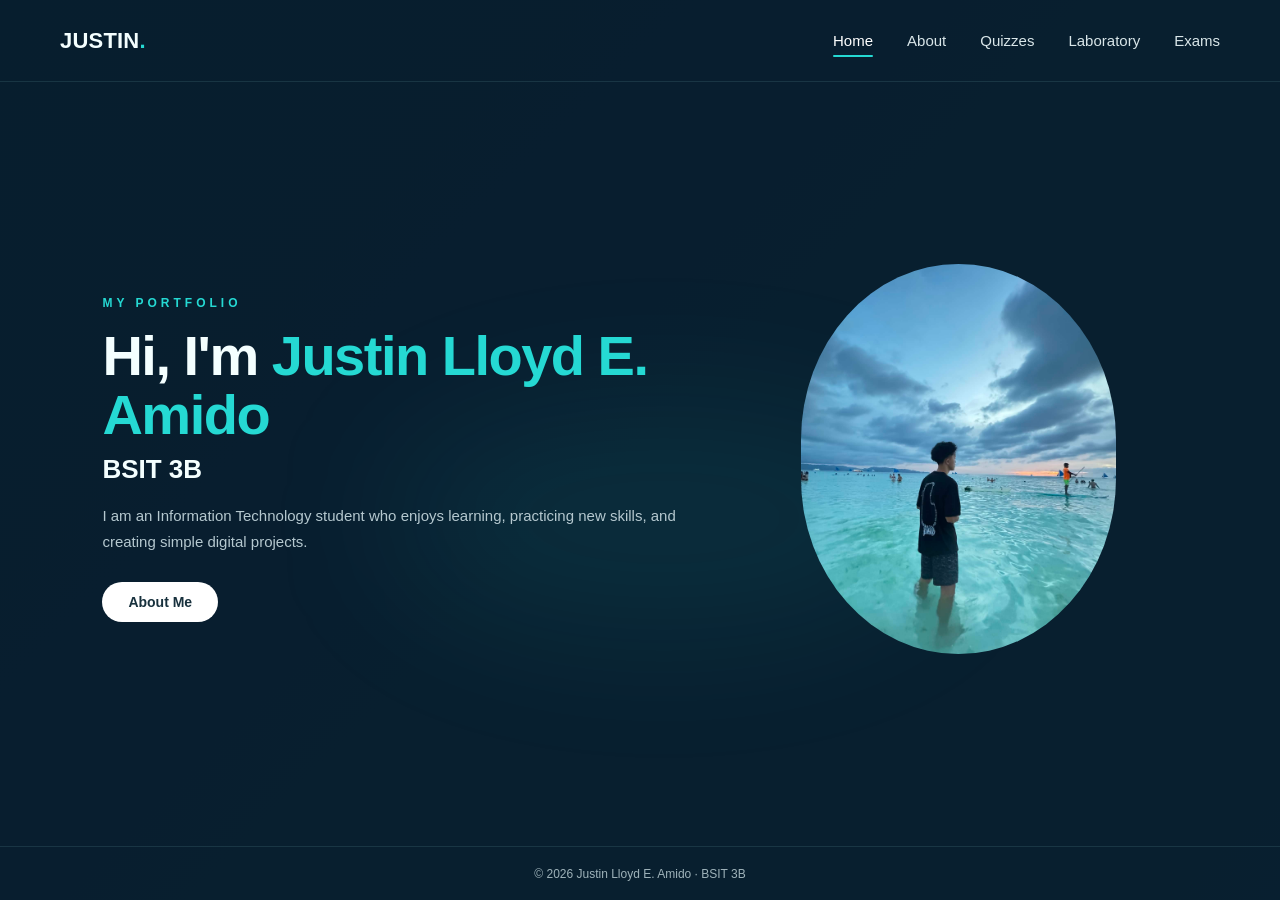
==== index.html @ aed1cad6 "Portfolio Website" ====
<!DOCTYPE html>
<html lang="en">

<head>
    <meta charset="UTF-8">
    <meta name="viewport" content="width=device-width,initial-scale=1.0">
    <title>Justin Lloyd E. Amido | Portfolio</title>
    <link rel="stylesheet" href="style.css">
</head>

<body>
    <div class="site-shell">
        <header class="navbar"><a class="logo" href="index.html">JUSTIN<span>.</span></a>
            <nav><a class="active" href="index.html">Home</a><a href="about.html">About</a><a
                    href="quizzes.html">Quizzes</a><a href="laboratory.html">Laboratory</a><a
                    href="exams.html">Exams</a></nav>
        </header>
        <main class="hero">
            <section class="intro">
                <p class="eyebrow">MY PORTFOLIO</p>
                <h1>Hi, I'm <span>Justin Lloyd E. Amido</span></h1>
                <div class="role">BSIT 3B</div>
                <p class="bio">I am an Information Technology student who enjoys learning, practicing new skills, and
                    creating simple digital projects.</p>
                <div class="actions"><a class="button" href="about.html">About Me</a></div>
            </section>
            <div class="photo-side">
                <div class="photo-wrap">
                    <div class="photo-ring"></div>
                    <img src="profile.jpg" class="profile-photo"
                        alt="Justin Lloyd E. Amido" onerror="this.src='assets/profile-placeholder.svg'">
                </div>
            </div>
        </main>
        <footer>© 2026 Justin Lloyd E. Amido · BSIT 3B</footer>
    </div>
</body>

</html>
---- style.css ----
* {
    box-sizing: border-box;
    margin: 0;
    padding: 0
}

:root {
    --aqua: #25d9d3;
    --aqua-dark: #16aaa7;
    --navy: #071b2b;
    --navy2: #0b2638;
    --text: #f4ffff;
    --muted: #b5c8cf;
    --line: rgba(130, 220, 222, .24)
}

html {
    scroll-behavior: smooth
}

body {
    font-family: Arial, Helvetica, sans-serif;
    background: linear-gradient(135deg, #061827, #09283a);
    color: var(--text);
    min-height: 100vh
}

a {
    text-decoration: none;
    color: inherit
}

.site-shell {
    width: 100%;
    min-height: 100vh;
    margin: 0;
    border: 0;
    border-radius: 0;
    background: rgba(8, 31, 47, .92);
    overflow: hidden;
    display: flex;
    flex-direction: column;
    box-shadow: none
}

.navbar {
    height: 82px;
    display: flex;
    align-items: center;
    justify-content: space-between;
    padding: 0 60px;
    border-bottom: 1px solid rgba(150, 220, 220, .12)
}

.logo {
    font-size: 22px;
    font-weight: 700;
    letter-spacing: .2px
}

.logo span {
    color: var(--aqua)
}

.navbar nav {
    display: flex;
    gap: 34px;
    font-size: 15px;
    color: #d9e6e9
}

.navbar nav a {
    padding: 8px 0;
    position: relative
}

.navbar nav a:hover,
.navbar nav a.active {
    color: #fff
}

.navbar nav a.active:after {
    content: "";
    position: absolute;
    left: 0;
    right: 0;
    bottom: 0;
    height: 2px;
    background: var(--aqua);
    border-radius: 3px
}

.hero {
    flex: 1;
    display: grid;
    grid-template-columns: 1.15fr .85fr;
    align-items: center;
    gap: 45px;
    padding: 80px 8vw 90px;
    position: relative;
    overflow: hidden
}

.hero:before {
    content: "";
    position: absolute;
    width: 560px;
    height: 230px;
    left: 30%;
    top: 42%;
    background: rgba(37, 217, 211, .08);
    filter: blur(70px);
    border-radius: 50%
}

.intro {
    position: relative;
    z-index: 1;
    max-width: 690px
}

.eyebrow {
    color: var(--aqua);
    font-size: 12px;
    font-weight: 700;
    letter-spacing: 4px;
    margin-bottom: 17px
}

.intro h1 {
    font-size: 56px;
    line-height: 1.05;
    letter-spacing: -1.5px;
    margin-bottom: 10px
}

.intro h1 span {
    color: var(--aqua)
}

.role {
    font-size: 26px;
    font-weight: 700;
    margin-bottom: 18px
}

.bio {
    font-size: 15px;
    line-height: 1.7;
    color: var(--muted);
    max-width: 650px;
    margin-bottom: 28px
}

.actions {
    display: flex;
    align-items: center;
    gap: 16px
}

.button {
    background: #fff;
    color: #18313d;
    padding: 12px 26px;
    border-radius: 24px;
    font-weight: 700;
    font-size: 14px;
    transition: .2s
}

.button:hover {
    transform: translateY(-2px);
    background: var(--aqua)
}

.photo-side {
    display: flex;
    justify-content: center;
    position: relative;
    z-index: 1
}

.photo-wrap {
    width: 315px;
    height: 390px;
    position: relative
}

.profile-photo {
    width: 100%;
    height: 100%;
    object-fit: cover;
    border-radius: 50% / 45%;
    border: 0;
    box-shadow: none;
    background: #153746
}

.photo-ring {
    display: none
}

.corner {
    position: absolute;
    width: 48px;
    height: 48px;
    border-color: var(--aqua);
    z-index: 2
}

.top-left {
    top: -14px;
    left: -14px;
    border-top: 2px solid;
    border-left: 2px solid;
    border-radius: 14px 0 0 0
}

.bottom-right {
    right: -14px;
    bottom: -14px;
    border-right: 2px solid;
    border-bottom: 2px solid;
    border-radius: 0 0 14px 0
}

.page {
    flex: 1;
    padding: 70px 60px 80px
}

.page h1 {
    font-size: 44px;
    margin-bottom: 10px
}

.page>p {
    color: var(--muted);
    max-width: 760px;
    line-height: 1.7;
    margin-bottom: 35px
}

.cards {
    display: grid;
    grid-template-columns: repeat(3, 1fr);
    gap: 20px
}

.card,
.exam-card {
    background: rgba(255, 255, 255, .035);
    border: 1px solid var(--line);
    border-radius: 16px;
    padding: 24px
}

.card h2,
.exam-card h3 {
    color: var(--aqua);
    margin-bottom: 9px
}

.card p {
    color: var(--muted);
    line-height: 1.65;
    font-size: 14px
}

.exam-gallery {
    display: grid;
    grid-template-columns: repeat(3, 1fr);
    gap: 20px
}

.exam-card img {
    width: 100%;
    height: 300px;
    object-fit: contain;
    background: #061824;
    border-radius: 10px;
    border: 1px solid rgba(130, 220, 222, .14)
}

.exam-card h3 {
    margin-top: 14px;
    margin-bottom: 0
}

footer {
    height: 54px;
    border-top: 1px solid rgba(150, 220, 220, .12);
    display: flex;
    align-items: center;
    justify-content: center;
    color: #9fb3ba;
    font-size: 12px
}

@media(max-width:850px) {
    .navbar {
        height: auto;
        padding: 22px 28px;
        align-items: flex-start;
        gap: 20px
    }

    .navbar nav {
        gap: 15px;
        flex-wrap: wrap;
        justify-content: flex-end
    }

    .hero {
        grid-template-columns: 1fr;
        text-align: center;
        padding: 55px 28px 70px
    }

    .intro {
        margin: auto
    }

    .bio {
        margin-left: auto;
        margin-right: auto
    }

    .actions {
        justify-content: center
    }

    .photo-side {
        order: -1
    }

    .photo-wrap {
        width: 250px;
        height: 315px
    }

    .intro h1 {
        font-size: 42px
    }

    .cards,
    .exam-gallery {
        grid-template-columns: 1fr
    }

    .page {
        padding: 55px 28px 70px;
        text-align: center
    }

    .page>p {
        margin-left: auto;
        margin-right: auto
    }
}

@media(max-width:560px) {
    .site-shell {
        width: 100%;
        min-height: 100vh;
        margin: 0;
        border-radius: 0;
        border: 0
    }

    .navbar {
        flex-direction: column;
        align-items: center
    }

    .navbar nav {
        justify-content: center
    }

    .intro h1 {
        font-size: 35px
    }

    .role {
        font-size: 21px
    }

    .photo-wrap {
        width: 215px;
        height: 275px
    }
}
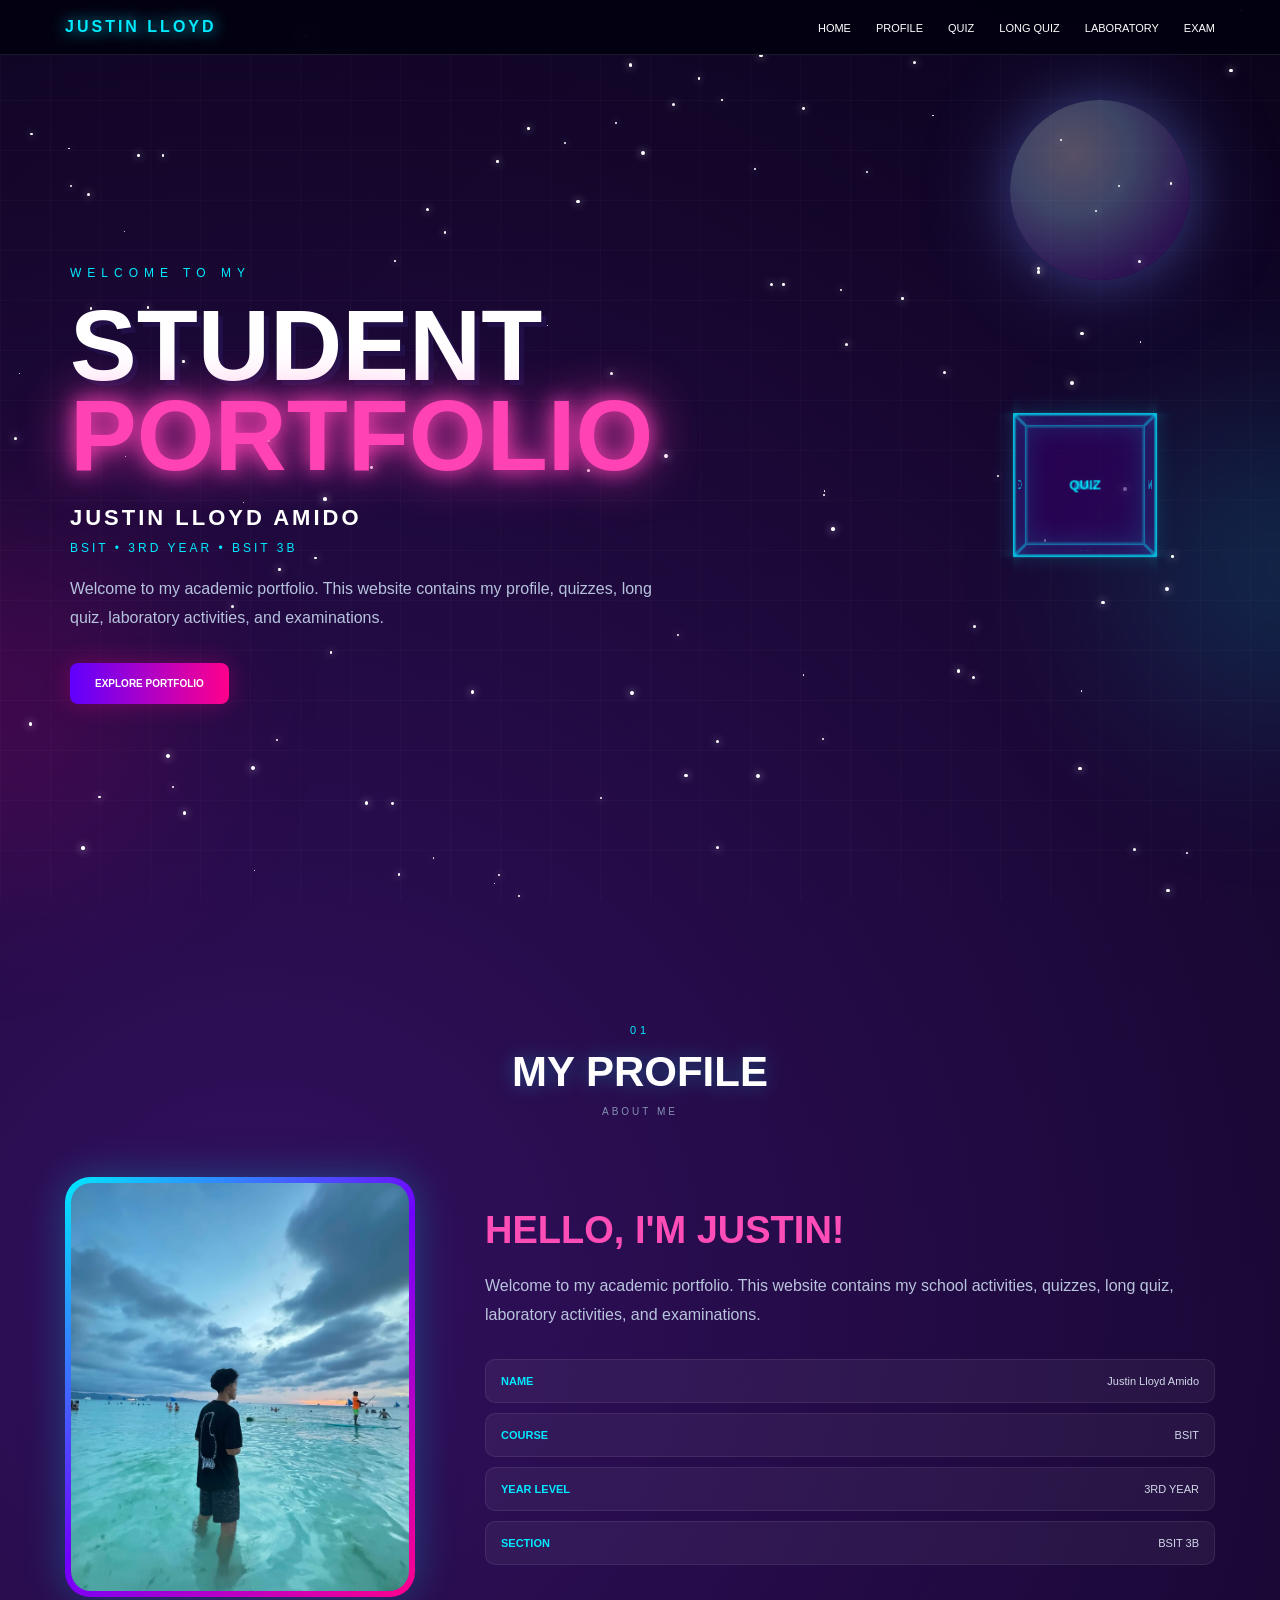
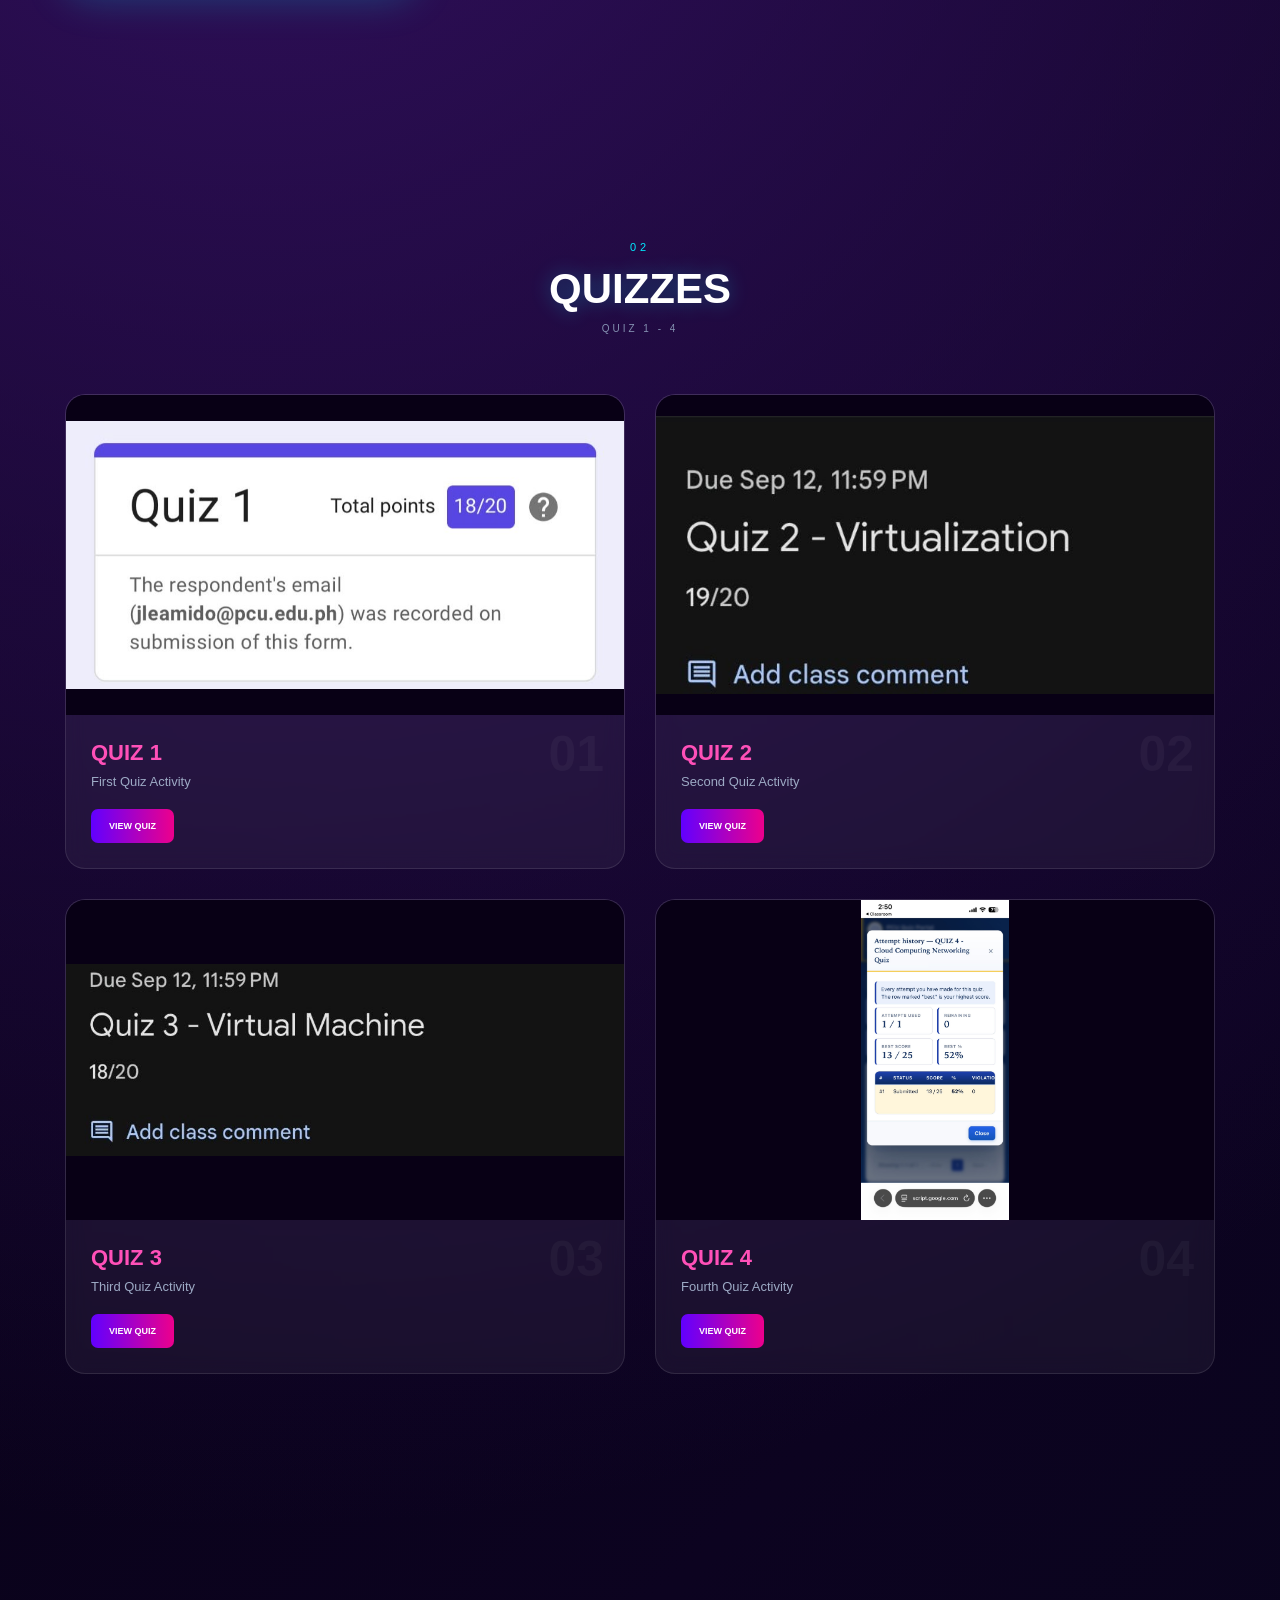
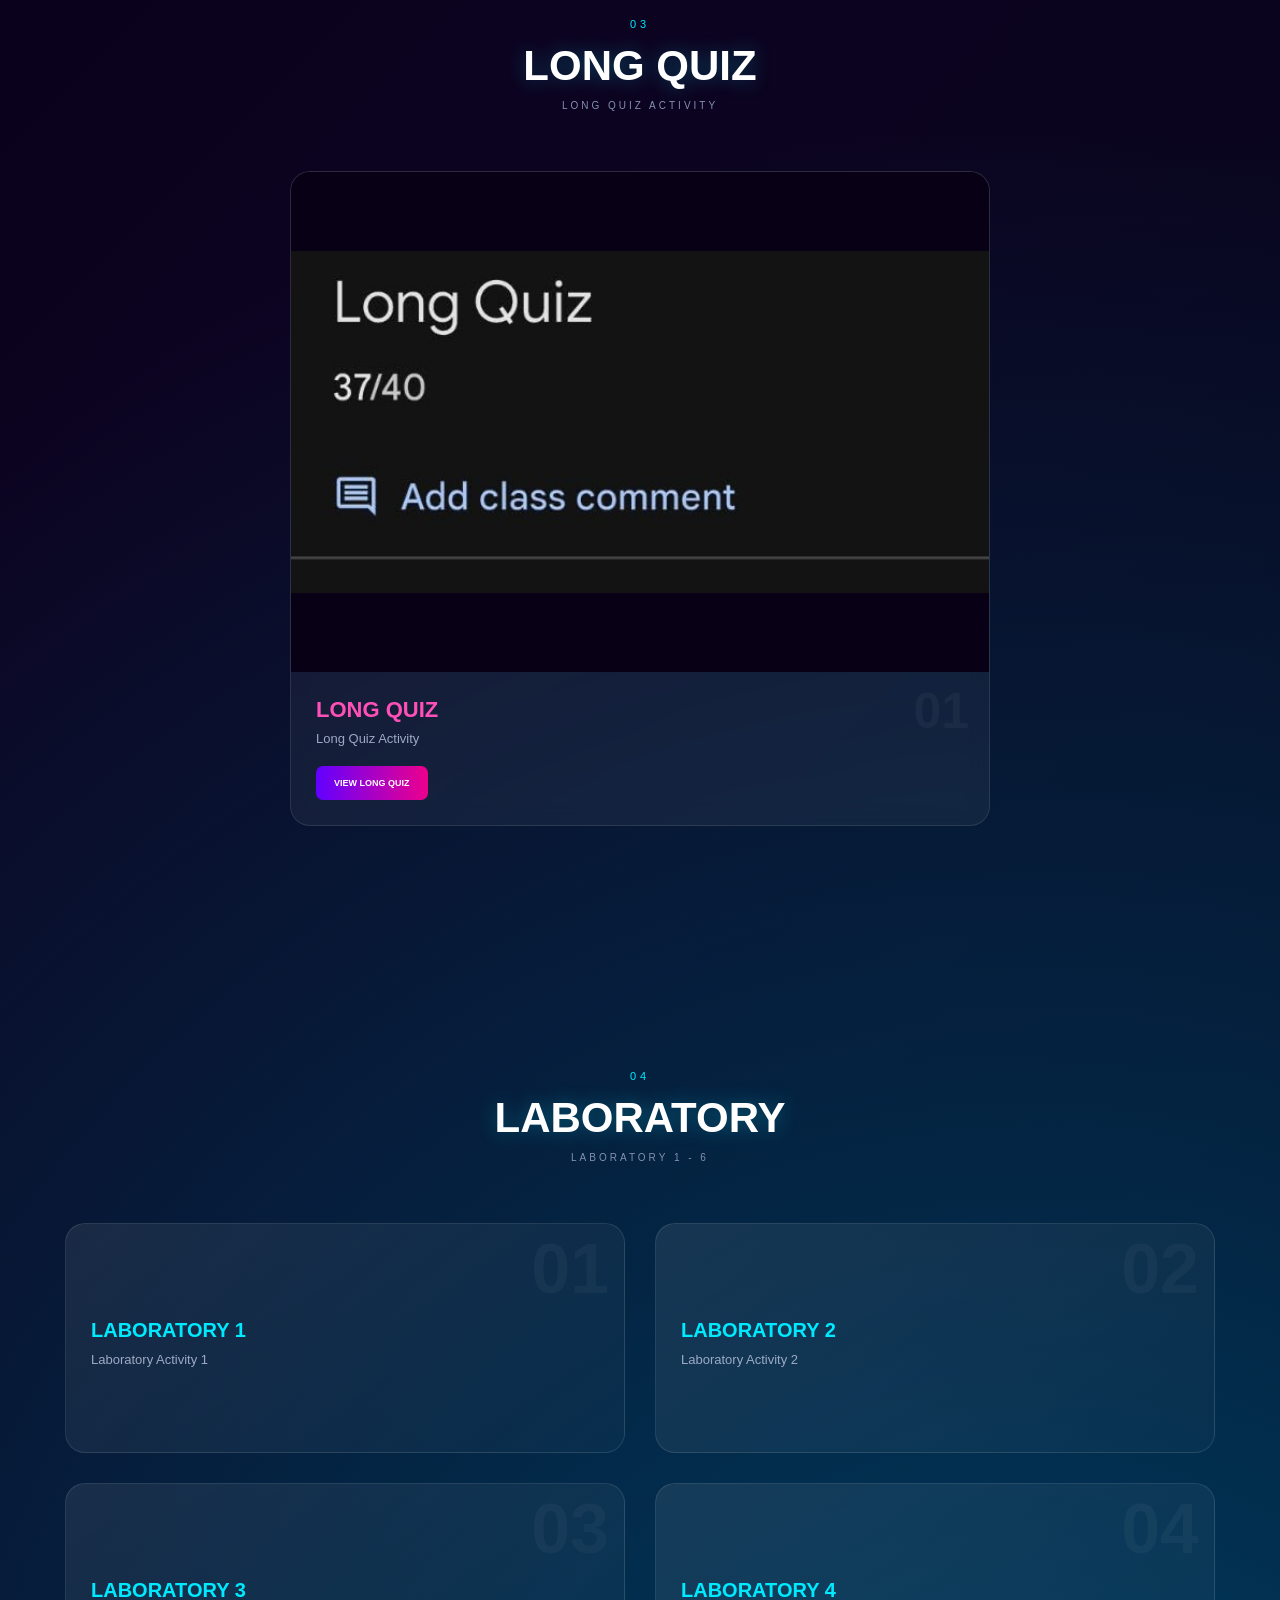
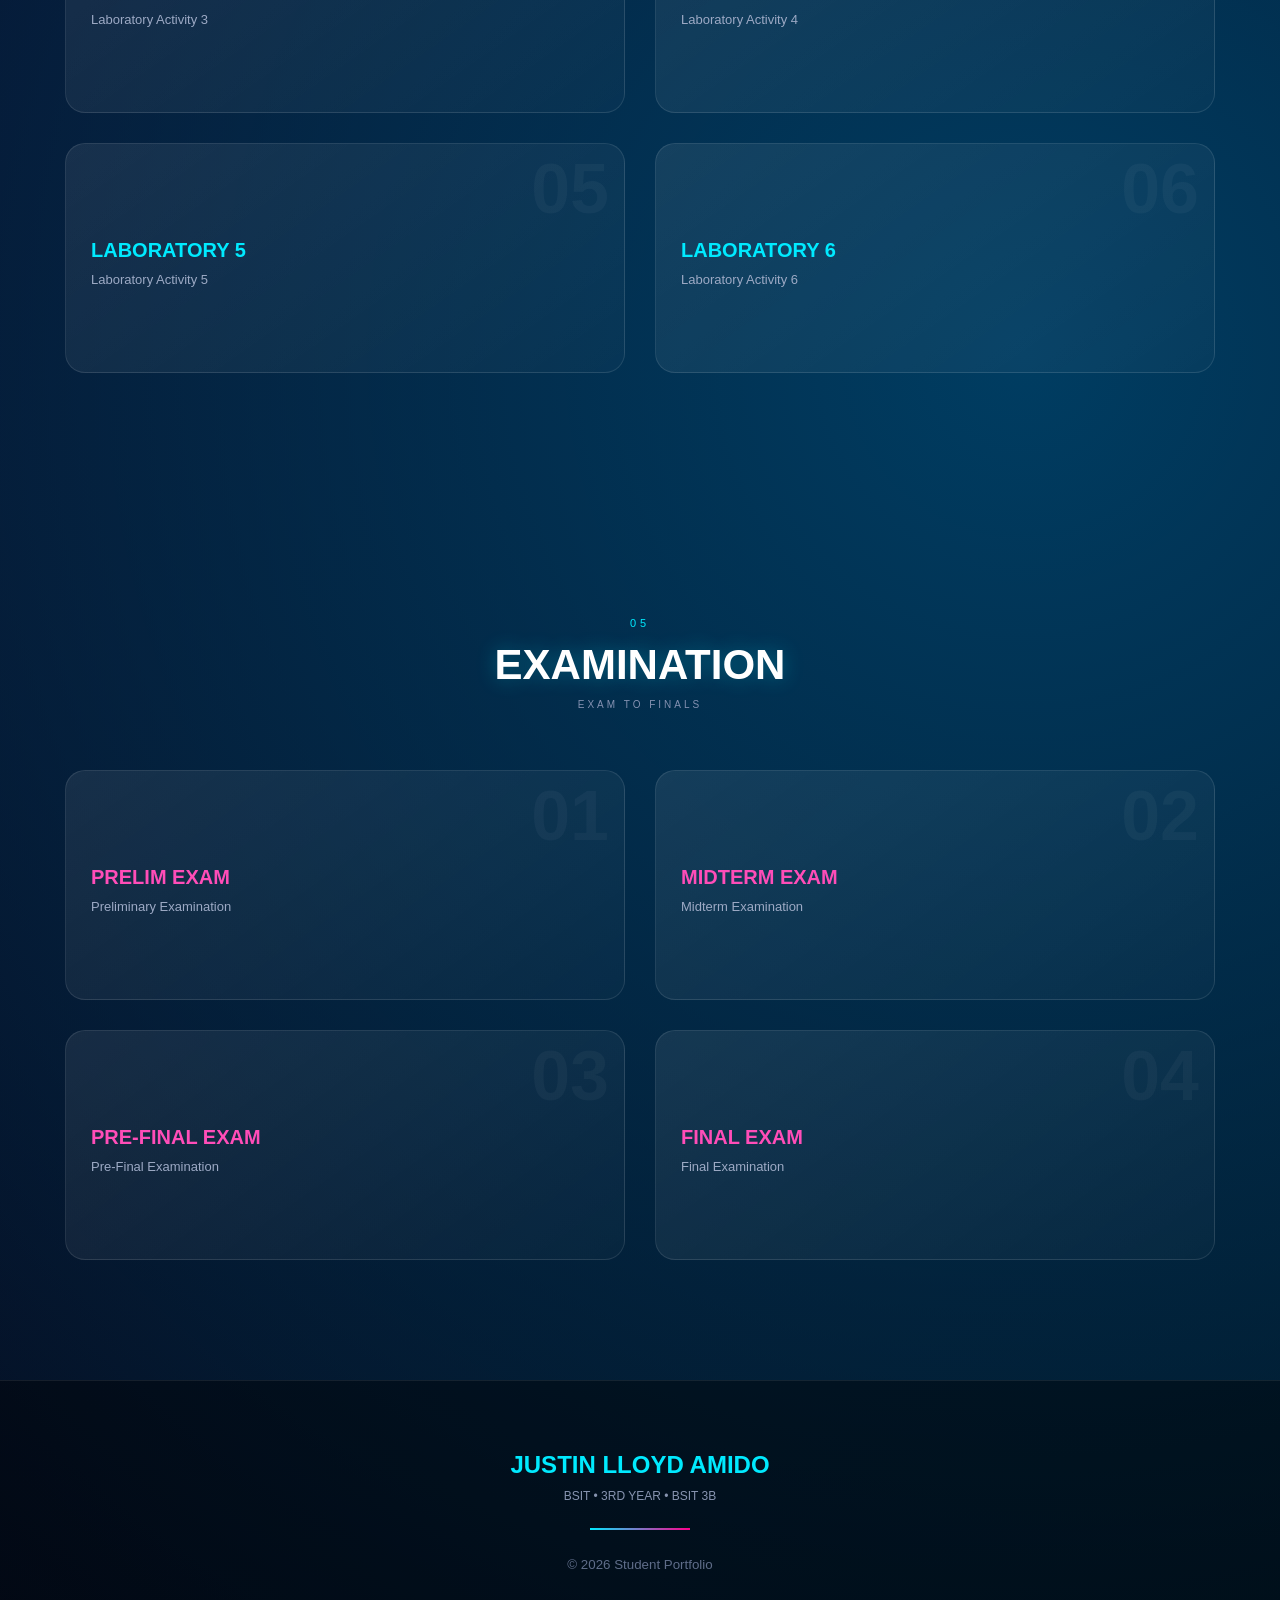
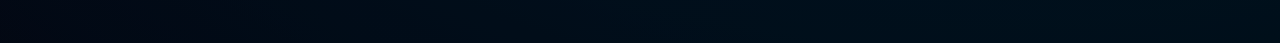
==== commit 0687c646: "Create Justin Lloyd Amido portfolio" ====
--- a/index.html
+++ b/index.html
@@ -3,37 +3,866 @@
 
 <head>
     <meta charset="UTF-8">
-    <meta name="viewport" content="width=device-width,initial-scale=1.0">
-    <title>Justin Lloyd E. Amido | Portfolio</title>
+
+    <meta
+        name="viewport"
+        content="width=device-width, initial-scale=1.0"
+    >
+
+    <title>Justin Lloyd Amido | Portfolio</title>
+
     <link rel="stylesheet" href="style.css">
 </head>
 
 <body>
-    <div class="site-shell">
-        <header class="navbar"><a class="logo" href="index.html">JUSTIN<span>.</span></a>
-            <nav><a class="active" href="index.html">Home</a><a href="about.html">About</a><a
-                    href="quizzes.html">Quizzes</a><a href="laboratory.html">Laboratory</a><a
-                    href="exams.html">Exams</a></nav>
-        </header>
-        <main class="hero">
-            <section class="intro">
-                <p class="eyebrow">MY PORTFOLIO</p>
-                <h1>Hi, I'm <span>Justin Lloyd E. Amido</span></h1>
-                <div class="role">BSIT 3B</div>
-                <p class="bio">I am an Information Technology student who enjoys learning, practicing new skills, and
-                    creating simple digital projects.</p>
-                <div class="actions"><a class="button" href="about.html">About Me</a></div>
-            </section>
-            <div class="photo-side">
-                <div class="photo-wrap">
-                    <div class="photo-ring"></div>
-                    <img src="profile.jpg" class="profile-photo"
-                        alt="Justin Lloyd E. Amido" onerror="this.src='assets/profile-placeholder.svg'">
-                </div>
-            </div>
-        </main>
-        <footer>© 2026 Justin Lloyd E. Amido · BSIT 3B</footer>
+
+    <!-- =====================================
+         ANIME BACKGROUND
+    ====================================== -->
+
+    <div class="stars"></div>
+
+    <div class="moon"></div>
+
+    <div class="glow glow-one"></div>
+    <div class="glow glow-two"></div>
+
+
+    <!-- =====================================
+         NAVIGATION
+    ====================================== -->
+
+    <header>
+
+        <nav class="navbar">
+
+            <div class="logo">
+                JUSTIN LLOYD
+            </div>
+
+            <button
+                class="menu-button"
+                onclick="toggleMenu()"
+            >
+                ☰
+            </button>
+
+            <ul
+                class="nav-links"
+                id="navLinks"
+            >
+
+                <li>
+                    <a href="#home">Home</a>
+                </li>
+
+                <li>
+                    <a href="#profile">Profile</a>
+                </li>
+
+                <li>
+                    <a href="#quiz">Quiz</a>
+                </li>
+
+                <li>
+                    <a href="#longquiz">Long Quiz</a>
+                </li>
+
+                <li>
+                    <a href="#laboratory">Laboratory</a>
+                </li>
+
+                <li>
+                    <a href="#exam">Exam</a>
+                </li>
+
+            </ul>
+
+        </nav>
+
+    </header>
+
+
+    <!-- =====================================
+         HOME
+    ====================================== -->
+
+    <section
+        id="home"
+        class="hero"
+    >
+
+        <div class="hero-text">
+
+            <p class="welcome">
+                WELCOME TO MY
+            </p>
+
+            <h1>
+                STUDENT
+                <span>PORTFOLIO</span>
+            </h1>
+
+            <h2 class="hero-name">
+                JUSTIN LLOYD AMIDO
+            </h2>
+
+            <p class="hero-course">
+                BSIT • 3RD YEAR • BSIT 3B
+            </p>
+
+            <p class="description">
+
+                Welcome to my academic portfolio.
+                This website contains my profile,
+                quizzes, long quiz, laboratory activities,
+                and examinations.
+
+            </p>
+
+            <a
+                href="#profile"
+                class="main-button"
+            >
+                EXPLORE PORTFOLIO
+            </a>
+
+        </div>
+
+
+        <!-- =================================
+             3D CUBE
+        ================================== -->
+
+        <div class="scene">
+
+            <div class="cube">
+
+                <div class="cube-face front">
+                    QUIZ
+                </div>
+
+                <div class="cube-face back">
+                    LAB
+                </div>
+
+                <div class="cube-face right">
+                    EXAM
+                </div>
+
+                <div class="cube-face left">
+                    CODE
+                </div>
+
+                <div class="cube-face top">
+                    BSIT
+                </div>
+
+                <div class="cube-face bottom">
+                    3B
+                </div>
+
+            </div>
+
+        </div>
+
+    </section>
+
+
+    <!-- =====================================
+         PROFILE
+    ====================================== -->
+
+    <section
+        id="profile"
+        class="section"
+    >
+
+        <div class="section-title">
+
+            <span>01</span>
+
+            <h2>MY PROFILE</h2>
+
+            <p>ABOUT ME</p>
+
+        </div>
+
+
+        <div class="profile-container">
+
+
+            <!-- PROFILE IMAGE -->
+
+            <div class="profile-image">
+
+                <img
+                    src="profile.jpg"
+                    alt="Justin Lloyd Amido"
+                >
+
+            </div>
+
+
+            <!-- PROFILE INFORMATION -->
+
+            <div class="profile-info">
+
+                <h3>
+                    HELLO, I'M JUSTIN!
+                </h3>
+
+                <p>
+
+                    Welcome to my academic portfolio.
+                    This website contains my school
+                    activities, quizzes, long quiz,
+                    laboratory activities, and examinations.
+
+                </p>
+
+
+                <div class="profile-details">
+
+
+                    <div>
+
+                        <strong>
+                            NAME
+                        </strong>
+
+                        <span>
+                            Justin Lloyd Amido
+                        </span>
+
+                    </div>
+
+
+                    <div>
+
+                        <strong>
+                            COURSE
+                        </strong>
+
+                        <span>
+                            BSIT
+                        </span>
+
+                    </div>
+
+
+                    <div>
+
+                        <strong>
+                            YEAR LEVEL
+                        </strong>
+
+                        <span>
+                            3RD YEAR
+                        </span>
+
+                    </div>
+
+
+                    <div>
+
+                        <strong>
+                            SECTION
+                        </strong>
+
+                        <span>
+                            BSIT 3B
+                        </span>
+
+                    </div>
+
+
+                </div>
+
+            </div>
+
+        </div>
+
+    </section>
+
+
+    <!-- =====================================
+         QUIZZES
+    ====================================== -->
+
+    <section
+        id="quiz"
+        class="section"
+    >
+
+        <div class="section-title">
+
+            <span>02</span>
+
+            <h2>QUIZZES</h2>
+
+            <p>QUIZ 1 - 4</p>
+
+        </div>
+
+
+        <div class="activity-grid">
+
+
+            <!-- QUIZ 1 -->
+
+            <div class="activity-card">
+
+                <div class="image-container">
+
+                    <img
+                        src="QUIZ/QUIZ1.jpg"
+                        alt="Quiz 1"
+                        onclick="showImage(this)"
+                    >
+
+                </div>
+
+                <div class="activity-content">
+
+                    <span class="activity-number">
+                        01
+                    </span>
+
+                    <h3>
+                        QUIZ 1
+                    </h3>
+
+                    <p>
+                        First Quiz Activity
+                    </p>
+
+                    <button
+                        onclick="openImage(
+                            'QUIZ/QUIZ1.jpg',
+                            'QUIZ 1'
+                        )"
+                    >
+                        VIEW QUIZ
+                    </button>
+
+                </div>
+
+            </div>
+
+
+            <!-- QUIZ 2 -->
+
+            <div class="activity-card">
+
+                <div class="image-container">
+
+                    <img
+                        src="QUIZ/QUIZ2.jpg"
+                        alt="Quiz 2"
+                        onclick="showImage(this)"
+                    >
+
+                </div>
+
+                <div class="activity-content">
+
+                    <span class="activity-number">
+                        02
+                    </span>
+
+                    <h3>
+                        QUIZ 2
+                    </h3>
+
+                    <p>
+                        Second Quiz Activity
+                    </p>
+
+                    <button
+                        onclick="openImage(
+                            'QUIZ/QUIZ2.jpg',
+                            'QUIZ 2'
+                        )"
+                    >
+                        VIEW QUIZ
+                    </button>
+
+                </div>
+
+            </div>
+
+
+            <!-- QUIZ 3 -->
+
+            <div class="activity-card">
+
+                <div class="image-container">
+
+                    <img
+                        src="QUIZ/QUIZ3.jpg"
+                        alt="Quiz 3"
+                        onclick="showImage(this)"
+                    >
+
+                </div>
+
+                <div class="activity-content">
+
+                    <span class="activity-number">
+                        03
+                    </span>
+
+                    <h3>
+                        QUIZ 3
+                    </h3>
+
+                    <p>
+                        Third Quiz Activity
+                    </p>
+
+                    <button
+                        onclick="openImage(
+                            'QUIZ/QUIZ3.jpg',
+                            'QUIZ 3'
+                        )"
+                    >
+                        VIEW QUIZ
+                    </button>
+
+                </div>
+
+            </div>
+
+
+            <!-- QUIZ 4 -->
+
+            <div class="activity-card">
+
+                <div class="image-container">
+
+                    <img
+                        src="QUIZ/QUIZ4.jpg"
+                        alt="Quiz 4"
+                        onclick="showImage(this)"
+                    >
+
+                </div>
+
+                <div class="activity-content">
+
+                    <span class="activity-number">
+                        04
+                    </span>
+
+                    <h3>
+                        QUIZ 4
+                    </h3>
+
+                    <p>
+                        Fourth Quiz Activity
+                    </p>
+
+                    <button
+                        onclick="openImage(
+                            'QUIZ/QUIZ4.jpg',
+                            'QUIZ 4'
+                        )"
+                    >
+                        VIEW QUIZ
+                    </button>
+
+                </div>
+
+            </div>
+
+
+        </div>
+
+    </section>
+
+
+    <!-- =====================================
+         LONG QUIZ
+    ====================================== -->
+
+    <section
+        id="longquiz"
+        class="section"
+    >
+
+        <div class="section-title">
+
+            <span>03</span>
+
+            <h2>LONG QUIZ</h2>
+
+            <p>LONG QUIZ ACTIVITY</p>
+
+        </div>
+
+
+        <div class="activity-grid long-grid">
+
+
+            <div class="activity-card">
+
+                <div class="image-container long-image">
+
+                    <img
+                        src="QUIZ/LONG QUIZ.jpg"
+                        alt="Long Quiz"
+                        onclick="showImage(this)"
+                    >
+
+                </div>
+
+
+                <div class="activity-content">
+
+                    <span class="activity-number">
+                        01
+                    </span>
+
+                    <h3>
+                        LONG QUIZ
+                    </h3>
+
+                    <p>
+                        Long Quiz Activity
+                    </p>
+
+                    <button
+                        onclick="openImage(
+                            'QUIZ/LONG QUIZ.jpg',
+                            'LONG QUIZ'
+                        )"
+                    >
+                        VIEW LONG QUIZ
+                    </button>
+
+                </div>
+
+            </div>
+
+
+        </div>
+
+    </section>
+
+
+    <!-- =====================================
+         LABORATORY
+    ====================================== -->
+
+    <section
+        id="laboratory"
+        class="section"
+    >
+
+        <div class="section-title">
+
+            <span>04</span>
+
+            <h2>LABORATORY</h2>
+
+            <p>LABORATORY 1 - 6</p>
+
+        </div>
+
+
+        <div class="activity-grid">
+
+
+            <!-- LAB 1 -->
+
+            <div class="simple-card">
+
+                <div class="big-number">
+                    01
+                </div>
+
+                <h3>
+                    LABORATORY 1
+                </h3>
+
+                <p>
+                    Laboratory Activity 1
+                </p>
+
+            </div>
+
+
+            <!-- LAB 2 -->
+
+            <div class="simple-card">
+
+                <div class="big-number">
+                    02
+                </div>
+
+                <h3>
+                    LABORATORY 2
+                </h3>
+
+                <p>
+                    Laboratory Activity 2
+                </p>
+
+            </div>
+
+
+            <!-- LAB 3 -->
+
+            <div class="simple-card">
+
+                <div class="big-number">
+                    03
+                </div>
+
+                <h3>
+                    LABORATORY 3
+                </h3>
+
+                <p>
+                    Laboratory Activity 3
+                </p>
+
+            </div>
+
+
+            <!-- LAB 4 -->
+
+            <div class="simple-card">
+
+                <div class="big-number">
+                    04
+                </div>
+
+                <h3>
+                    LABORATORY 4
+                </h3>
+
+                <p>
+                    Laboratory Activity 4
+                </p>
+
+            </div>
+
+
+            <!-- LAB 5 -->
+
+            <div class="simple-card">
+
+                <div class="big-number">
+                    05
+                </div>
+
+                <h3>
+                    LABORATORY 5
+                </h3>
+
+                <p>
+                    Laboratory Activity 5
+                </p>
+
+            </div>
+
+
+            <!-- LAB 6 -->
+
+            <div class="simple-card">
+
+                <div class="big-number">
+                    06
+                </div>
+
+                <h3>
+                    LABORATORY 6
+                </h3>
+
+                <p>
+                    Laboratory Activity 6
+                </p>
+
+            </div>
+
+
+        </div>
+
+    </section>
+
+
+    <!-- =====================================
+         EXAMS
+    ====================================== -->
+
+    <section
+        id="exam"
+        class="section"
+    >
+
+        <div class="section-title">
+
+            <span>05</span>
+
+            <h2>EXAMINATION</h2>
+
+            <p>EXAM TO FINALS</p>
+
+        </div>
+
+
+        <div class="activity-grid">
+
+
+            <!-- PRELIM -->
+
+            <div class="simple-card exam">
+
+                <div class="big-number">
+                    01
+                </div>
+
+                <h3>
+                    PRELIM EXAM
+                </h3>
+
+                <p>
+                    Preliminary Examination
+                </p>
+
+            </div>
+
+
+            <!-- MIDTERM -->
+
+            <div class="simple-card exam">
+
+                <div class="big-number">
+                    02
+                </div>
+
+                <h3>
+                    MIDTERM EXAM
+                </h3>
+
+                <p>
+                    Midterm Examination
+                </p>
+
+            </div>
+
+
+            <!-- PRE-FINAL -->
+
+            <div class="simple-card exam">
+
+                <div class="big-number">
+                    03
+                </div>
+
+                <h3>
+                    PRE-FINAL EXAM
+                </h3>
+
+                <p>
+                    Pre-Final Examination
+                </p>
+
+            </div>
+
+
+            <!-- FINAL -->
+
+            <div class="simple-card exam">
+
+                <div class="big-number">
+                    04
+                </div>
+
+                <h3>
+                    FINAL EXAM
+                </h3>
+
+                <p>
+                    Final Examination
+                </p>
+
+            </div>
+
+
+        </div>
+
+    </section>
+
+
+    <!-- =====================================
+         IMAGE MODAL
+    ====================================== -->
+
+    <div
+        class="image-modal"
+        id="imageModal"
+        onclick="closeImage()"
+    >
+
+        <div
+            class="modal-content"
+            onclick="event.stopPropagation()"
+        >
+
+            <button
+                class="close-button"
+                onclick="closeImage()"
+            >
+                ×
+            </button>
+
+            <h2 id="modalTitle">
+                QUIZ
+            </h2>
+
+            <img
+                id="modalImage"
+                src=""
+                alt="Activity"
+            >
+
+        </div>
+
     </div>
+
+
+    <!-- =====================================
+         FOOTER
+    ====================================== -->
+
+    <footer>
+
+        <h2>
+            JUSTIN LLOYD AMIDO
+        </h2>
+
+        <p>
+            BSIT • 3RD YEAR • BSIT 3B
+        </p>
+
+        <div class="footer-line"></div>
+
+        <small>
+            © 2026 Student Portfolio
+        </small>
+
+    </footer>
+
+
+    <!-- =====================================
+         JAVASCRIPT
+    ====================================== -->
+
+    <script src="script.js"></script>
+
 </body>
 
 </html>
--- a/style.css
+++ b/style.css
@@ -1,392 +1,1420 @@
 * {
+    margin: 0;
+    padding: 0;
     box-sizing: border-box;
-    margin: 0;
-    padding: 0
-}
-
-:root {
-    --aqua: #25d9d3;
-    --aqua-dark: #16aaa7;
-    --navy: #071b2b;
-    --navy2: #0b2638;
-    --text: #f4ffff;
-    --muted: #b5c8cf;
-    --line: rgba(130, 220, 222, .24)
-}
-
-html {
-    scroll-behavior: smooth
-}
+    scroll-behavior: smooth;
+}
+
 
 body {
+
     font-family: Arial, Helvetica, sans-serif;
-    background: linear-gradient(135deg, #061827, #09283a);
-    color: var(--text);
-    min-height: 100vh
-}
-
-a {
+
+    color: white;
+
+    background:
+        radial-gradient(
+            circle at 20% 20%,
+            #32105f,
+            transparent 35%
+        ),
+        radial-gradient(
+            circle at 80% 80%,
+            #003d62,
+            transparent 35%
+        ),
+        linear-gradient(
+            135deg,
+            #02000a,
+            #0c0320,
+            #010b16
+        );
+
+    min-height: 100vh;
+
+    overflow-x: hidden;
+
+}
+
+
+/* =====================================
+   BACKGROUND GRID
+===================================== */
+
+body::before {
+
+    content: "";
+
+    position: fixed;
+
+    inset: 0;
+
+    background-image:
+
+        linear-gradient(
+            rgba(255,255,255,.025) 1px,
+            transparent 1px
+        ),
+
+        linear-gradient(
+            90deg,
+            rgba(255,255,255,.025) 1px,
+            transparent 1px
+        );
+
+    background-size: 50px 50px;
+
+    pointer-events: none;
+
+    z-index: -10;
+
+}
+
+
+/* =====================================
+   STARS
+===================================== */
+
+.stars {
+
+    position: fixed;
+
+    inset: 0;
+
+    pointer-events: none;
+
+    z-index: -5;
+
+}
+
+
+.star {
+
+    position: absolute;
+
+    width: 2px;
+
+    height: 2px;
+
+    background: white;
+
+    border-radius: 50%;
+
+    box-shadow:
+        0 0 8px white;
+
+    animation:
+        twinkle 2s infinite alternate;
+
+}
+
+
+@keyframes twinkle {
+
+    from {
+        opacity: .2;
+    }
+
+    to {
+        opacity: 1;
+    }
+
+}
+
+
+/* =====================================
+   MOON
+===================================== */
+
+.moon {
+
+    position: fixed;
+
+    width: 180px;
+
+    height: 180px;
+
+    border-radius: 50%;
+
+    right: 7%;
+
+    top: 100px;
+
+    background:
+        radial-gradient(
+            circle at 35% 30%,
+            #ffffff,
+            #a6d8ff 35%,
+            #6d35bb 75%
+        );
+
+    opacity: .3;
+
+    box-shadow:
+        0 0 40px #6b8dff,
+        0 0 100px #6b8dff;
+
+    z-index: -6;
+
+}
+
+
+/* =====================================
+   GLOW
+===================================== */
+
+.glow {
+
+    position: fixed;
+
+    width: 300px;
+
+    height: 300px;
+
+    border-radius: 50%;
+
+    filter: blur(100px);
+
+    opacity: .18;
+
+    z-index: -8;
+
+}
+
+
+.glow-one {
+
+    left: -150px;
+
+    bottom: 5%;
+
+    background: #ff008c;
+
+}
+
+
+.glow-two {
+
+    right: -150px;
+
+    bottom: 20%;
+
+    background: #00eaff;
+
+}
+
+
+/* =====================================
+   NAVIGATION
+===================================== */
+
+header {
+
+    position: fixed;
+
+    top: 0;
+
+    left: 0;
+
+    width: 100%;
+
+    z-index: 1000;
+
+    background:
+        rgba(2,0,15,.88);
+
+    backdrop-filter: blur(15px);
+
+    border-bottom:
+        1px solid
+        rgba(255,255,255,.1);
+
+}
+
+
+.navbar {
+
+    max-width: 1200px;
+
+    margin: auto;
+
+    padding: 18px 25px;
+
+    display: flex;
+
+    justify-content: space-between;
+
+    align-items: center;
+
+}
+
+
+.logo {
+
+    color: #00eaff;
+
+    font-size: 16px;
+
+    font-weight: 900;
+
+    letter-spacing: 3px;
+
+    text-shadow:
+        0 0 15px #00eaff;
+
+}
+
+
+.nav-links {
+
+    list-style: none;
+
+    display: flex;
+
+    gap: 25px;
+
+}
+
+
+.nav-links a {
+
+    color: white;
+
     text-decoration: none;
-    color: inherit
-}
-
-.site-shell {
+
+    text-transform: uppercase;
+
+    font-size: 11px;
+
+    transition: .3s;
+
+}
+
+
+.nav-links a:hover {
+
+    color: #00eaff;
+
+    text-shadow:
+        0 0 10px #00eaff;
+
+}
+
+
+.menu-button {
+
+    display: none;
+
+    border: none;
+
+    background: transparent;
+
+    color: white;
+
+    font-size: 25px;
+
+    cursor: pointer;
+
+}
+
+
+/* =====================================
+   HERO
+===================================== */
+
+.hero {
+
+    min-height: 100vh;
+
+    max-width: 1200px;
+
+    margin: auto;
+
+    padding:
+        150px 30px 80px;
+
+    display: flex;
+
+    align-items: center;
+
+    justify-content: space-between;
+
+    gap: 60px;
+
+}
+
+
+.hero-text {
+
+    max-width: 700px;
+
+}
+
+
+.welcome {
+
+    color: #00eaff;
+
+    letter-spacing: 6px;
+
+    font-size: 12px;
+
+    margin-bottom: 20px;
+
+}
+
+
+.hero h1 {
+
+    font-size:
+        clamp(55px, 8vw, 100px);
+
+    line-height: .9;
+
+    margin-bottom: 25px;
+
+    text-shadow:
+        5px 5px 0 #211047;
+
+}
+
+
+.hero h1 span {
+
+    display: block;
+
+    color: #ff42b4;
+
+    text-shadow:
+        0 0 20px #ff42b4,
+        0 0 50px #ff42b4;
+
+}
+
+
+.hero-name {
+
+    color: white;
+
+    font-size: 22px;
+
+    letter-spacing: 3px;
+
+    margin-bottom: 10px;
+
+}
+
+
+.hero-course {
+
+    color: #00eaff;
+
+    font-size: 12px;
+
+    letter-spacing: 3px;
+
+    margin-bottom: 20px;
+
+}
+
+
+.description {
+
+    max-width: 600px;
+
+    color: #b6c3de;
+
+    line-height: 1.8;
+
+    margin-bottom: 30px;
+
+}
+
+
+.main-button {
+
+    display: inline-block;
+
+    padding: 15px 25px;
+
+    border-radius: 8px;
+
+    text-decoration: none;
+
+    color: white;
+
+    font-size: 10px;
+
+    font-weight: bold;
+
+    background:
+        linear-gradient(
+            90deg,
+            #6000ff,
+            #ff008c
+        );
+
+    box-shadow:
+        0 0 25px
+        rgba(255,0,140,.3);
+
+    transition: .3s;
+
+}
+
+
+.main-button:hover {
+
+    transform:
+        translateY(-5px);
+
+    box-shadow:
+        0 0 40px
+        rgba(255,0,140,.6);
+
+}
+
+
+/* =====================================
+   3D CUBE
+===================================== */
+
+.scene {
+
+    width: 250px;
+
+    height: 250px;
+
+    perspective: 700px;
+
+    display: flex;
+
+    align-items: center;
+
+    justify-content: center;
+
+}
+
+
+.cube {
+
+    width: 130px;
+
+    height: 130px;
+
+    position: relative;
+
+    transform-style: preserve-3d;
+
+    animation:
+        cubeRotate 10s linear infinite;
+
+}
+
+
+@keyframes cubeRotate {
+
+    from {
+
+        transform:
+            rotateX(-20deg)
+            rotateY(0deg);
+
+    }
+
+    to {
+
+        transform:
+            rotateX(340deg)
+            rotateY(360deg);
+
+    }
+
+}
+
+
+.cube-face {
+
+    position: absolute;
+
+    width: 130px;
+
+    height: 130px;
+
+    display: flex;
+
+    justify-content: center;
+
+    align-items: center;
+
+    font-size: 12px;
+
+    font-weight: bold;
+
+    color: #00eaff;
+
+    border:
+        2px solid
+        rgba(0,234,255,.7);
+
+    background:
+        rgba(50,0,100,.4);
+
+    box-shadow:
+        inset 0 0 30px
+        rgba(0,234,255,.15),
+        0 0 20px
+        rgba(0,234,255,.2);
+
+}
+
+
+.front {
+    transform:
+        translateZ(65px);
+}
+
+
+.back {
+    transform:
+        rotateY(180deg)
+        translateZ(65px);
+}
+
+
+.right {
+    transform:
+        rotateY(90deg)
+        translateZ(65px);
+}
+
+
+.left {
+    transform:
+        rotateY(-90deg)
+        translateZ(65px);
+}
+
+
+.top {
+    transform:
+        rotateX(90deg)
+        translateZ(65px);
+}
+
+
+.bottom {
+    transform:
+        rotateX(-90deg)
+        translateZ(65px);
+}
+
+
+/* =====================================
+   SECTIONS
+===================================== */
+
+.section {
+
+    max-width: 1200px;
+
+    margin: auto;
+
+    padding:
+        120px 25px;
+
+}
+
+
+.section-title {
+
+    text-align: center;
+
+    margin-bottom: 60px;
+
+}
+
+
+.section-title span {
+
+    color: #00eaff;
+
+    font-size: 11px;
+
+    letter-spacing: 4px;
+
+}
+
+
+.section-title h2 {
+
+    margin-top: 10px;
+
+    font-size: 42px;
+
+    text-shadow:
+        0 0 20px
+        rgba(0,234,255,.3);
+
+}
+
+
+.section-title p {
+
+    color: #8491b1;
+
+    font-size: 10px;
+
+    letter-spacing: 3px;
+
+    margin-top: 10px;
+
+}
+
+
+/* =====================================
+   PROFILE
+===================================== */
+
+.profile-container {
+
+    display: grid;
+
+    grid-template-columns:
+        350px 1fr;
+
+    gap: 70px;
+
+    align-items: center;
+
+}
+
+
+.profile-image {
+
+    height: 420px;
+
+    padding: 6px;
+
+    border-radius: 25px;
+
+    background:
+        linear-gradient(
+            135deg,
+            #00eaff,
+            #7100ff,
+            #ff008c
+        );
+
+    box-shadow:
+        0 0 40px
+        rgba(0,234,255,.25);
+
+}
+
+
+.profile-image img {
+
     width: 100%;
-    min-height: 100vh;
-    margin: 0;
-    border: 0;
-    border-radius: 0;
-    background: rgba(8, 31, 47, .92);
+
+    height: 100%;
+
+    object-fit: cover;
+
+    border-radius: 20px;
+
+    background: #100028;
+
+}
+
+
+.profile-info h3 {
+
+    color: #ff4db8;
+
+    font-size: 38px;
+
+    margin-bottom: 20px;
+
+}
+
+
+.profile-info > p {
+
+    color: #b8c4dc;
+
+    line-height: 1.8;
+
+    margin-bottom: 30px;
+
+}
+
+
+.profile-details {
+
+    display: grid;
+
+    gap: 10px;
+
+}
+
+
+.profile-details div {
+
+    padding: 15px;
+
+    display: flex;
+
+    justify-content: space-between;
+
+    border-radius: 10px;
+
+    background:
+        rgba(255,255,255,.05);
+
+    border:
+        1px solid
+        rgba(255,255,255,.08);
+
+}
+
+
+.profile-details strong {
+
+    color: #00eaff;
+
+    font-size: 11px;
+
+}
+
+
+.profile-details span {
+
+    color: #d1d9e9;
+
+    font-size: 11px;
+
+}
+
+
+/* =====================================
+   ACTIVITY GRID
+===================================== */
+
+.activity-grid {
+
+    display: grid;
+
+    grid-template-columns:
+        repeat(2, 1fr);
+
+    gap: 30px;
+
+}
+
+
+.activity-card {
+
     overflow: hidden;
+
+    border-radius: 20px;
+
+    background:
+        rgba(255,255,255,.05);
+
+    border:
+        1px solid
+        rgba(255,255,255,.1);
+
+    backdrop-filter: blur(10px);
+
+    transition: .4s;
+
+}
+
+
+.activity-card:hover {
+
+    transform:
+        translateY(-10px);
+
+    border-color: #00eaff;
+
+    box-shadow:
+        0 15px 40px
+        rgba(0,0,0,.4),
+        0 0 25px
+        rgba(0,234,255,.15);
+
+}
+
+
+/* =====================================
+   QUIZ IMAGES
+===================================== */
+
+.image-container {
+
+    width: 100%;
+
+    height: 320px;
+
+    overflow: hidden;
+
+    background: #080015;
+
+}
+
+
+.image-container img {
+
+    width: 100%;
+
+    height: 100%;
+
+    object-fit: contain;
+
+    cursor: pointer;
+
+    transition: .5s;
+
+}
+
+
+.activity-card:hover
+.image-container img {
+
+    transform:
+        scale(1.04);
+
+}
+
+
+.long-image {
+
+    height: 500px;
+
+}
+
+
+/* =====================================
+   ACTIVITY CONTENT
+===================================== */
+
+.activity-content {
+
+    position: relative;
+
+    padding: 25px;
+
+}
+
+
+.activity-number {
+
+    position: absolute;
+
+    right: 20px;
+
+    top: 10px;
+
+    font-size: 50px;
+
+    font-weight: 900;
+
+    color:
+        rgba(255,255,255,.04);
+
+}
+
+
+.activity-content h3 {
+
+    color: #ff50b8;
+
+    font-size: 22px;
+
+    margin-bottom: 8px;
+
+}
+
+
+.activity-content p {
+
+    color: #9daac5;
+
+    font-size: 13px;
+
+    margin-bottom: 20px;
+
+}
+
+
+.activity-content button {
+
+    border: none;
+
+    padding: 12px 18px;
+
+    border-radius: 7px;
+
+    color: white;
+
+    font-size: 9px;
+
+    font-weight: bold;
+
+    cursor: pointer;
+
+    background:
+        linear-gradient(
+            90deg,
+            #6100ff,
+            #ed008c
+        );
+
+    transition: .3s;
+
+}
+
+
+.activity-content button:hover {
+
+    transform:
+        translateY(-3px);
+
+    box-shadow:
+        0 0 20px
+        rgba(237,0,140,.5);
+
+}
+
+
+/* =====================================
+   LONG QUIZ
+===================================== */
+
+.long-grid {
+
+    grid-template-columns:
+        minmax(300px, 700px);
+
+    justify-content: center;
+
+}
+
+
+/* =====================================
+   LABORATORY / EXAM CARDS
+===================================== */
+
+.simple-card {
+
+    position: relative;
+
+    min-height: 230px;
+
+    padding: 35px 25px;
+
+    border-radius: 20px;
+
+    overflow: hidden;
+
+    background:
+        linear-gradient(
+            145deg,
+            rgba(255,255,255,.08),
+            rgba(255,255,255,.025)
+        );
+
+    border:
+        1px solid
+        rgba(255,255,255,.1);
+
+    transition: .4s;
+
+}
+
+
+.simple-card:hover {
+
+    transform:
+        translateY(-10px);
+
+    border-color: #ff42b4;
+
+    box-shadow:
+        0 0 30px
+        rgba(255,66,180,.15);
+
+}
+
+
+.big-number {
+
+    position: absolute;
+
+    top: 5px;
+
+    right: 15px;
+
+    font-size: 70px;
+
+    font-weight: 900;
+
+    color:
+        rgba(255,255,255,.04);
+
+}
+
+
+.simple-card h3 {
+
+    color: #00eaff;
+
+    font-size: 20px;
+
+    margin-top: 60px;
+
+    margin-bottom: 10px;
+
+}
+
+
+.simple-card p {
+
+    color: #9daac5;
+
+    font-size: 13px;
+
+}
+
+
+.exam h3 {
+
+    color: #ff4db8;
+
+}
+
+
+/* =====================================
+   IMAGE MODAL
+===================================== */
+
+.image-modal {
+
+    position: fixed;
+
+    inset: 0;
+
+    display: none;
+
+    align-items: center;
+
+    justify-content: center;
+
+    padding: 20px;
+
+    background:
+        rgba(0,0,0,.9);
+
+    backdrop-filter: blur(10px);
+
+    z-index: 5000;
+
+}
+
+
+.image-modal.show {
+
     display: flex;
-    flex-direction: column;
-    box-shadow: none
-}
-
-.navbar {
-    height: 82px;
-    display: flex;
-    align-items: center;
-    justify-content: space-between;
-    padding: 0 60px;
-    border-bottom: 1px solid rgba(150, 220, 220, .12)
-}
-
-.logo {
-    font-size: 22px;
-    font-weight: 700;
-    letter-spacing: .2px
-}
-
-.logo span {
-    color: var(--aqua)
-}
-
-.navbar nav {
-    display: flex;
-    gap: 34px;
-    font-size: 15px;
-    color: #d9e6e9
-}
-
-.navbar nav a {
-    padding: 8px 0;
-    position: relative
-}
-
-.navbar nav a:hover,
-.navbar nav a.active {
-    color: #fff
-}
-
-.navbar nav a.active:after {
-    content: "";
+
+}
+
+
+.modal-content {
+
+    position: relative;
+
+    width: 900px;
+
+    max-width: 95vw;
+
+    max-height: 95vh;
+
+    padding: 25px;
+
+    border-radius: 20px;
+
+    text-align: center;
+
+    background:
+        #080014;
+
+    border:
+        1px solid #00eaff;
+
+    box-shadow:
+        0 0 50px
+        rgba(0,234,255,.25);
+
+}
+
+
+.modal-content h2 {
+
+    color: #ff4db8;
+
+    margin-bottom: 20px;
+
+}
+
+
+.modal-content img {
+
+    max-width: 100%;
+
+    max-height: 75vh;
+
+    object-fit: contain;
+
+    border-radius: 10px;
+
+}
+
+
+.close-button {
+
     position: absolute;
-    left: 0;
-    right: 0;
-    bottom: 0;
+
+    right: 15px;
+
+    top: 10px;
+
+    border: none;
+
+    background: transparent;
+
+    color: white;
+
+    font-size: 32px;
+
+    cursor: pointer;
+
+}
+
+
+/* =====================================
+   FOOTER
+===================================== */
+
+footer {
+
+    text-align: center;
+
+    padding: 70px 20px;
+
+    background:
+        rgba(0,0,0,.4);
+
+    border-top:
+        1px solid
+        rgba(255,255,255,.08);
+
+}
+
+
+footer h2 {
+
+    color: #00eaff;
+
+    margin-bottom: 10px;
+
+}
+
+
+footer p {
+
+    color: #8794b0;
+
+    font-size: 12px;
+
+}
+
+
+.footer-line {
+
+    width: 100px;
+
     height: 2px;
-    background: var(--aqua);
-    border-radius: 3px
-}
-
-.hero {
-    flex: 1;
-    display: grid;
-    grid-template-columns: 1.15fr .85fr;
-    align-items: center;
-    gap: 45px;
-    padding: 80px 8vw 90px;
-    position: relative;
-    overflow: hidden
-}
-
-.hero:before {
-    content: "";
-    position: absolute;
-    width: 560px;
-    height: 230px;
-    left: 30%;
-    top: 42%;
-    background: rgba(37, 217, 211, .08);
-    filter: blur(70px);
-    border-radius: 50%
-}
-
-.intro {
-    position: relative;
-    z-index: 1;
-    max-width: 690px
-}
-
-.eyebrow {
-    color: var(--aqua);
-    font-size: 12px;
-    font-weight: 700;
-    letter-spacing: 4px;
-    margin-bottom: 17px
-}
-
-.intro h1 {
-    font-size: 56px;
-    line-height: 1.05;
-    letter-spacing: -1.5px;
-    margin-bottom: 10px
-}
-
-.intro h1 span {
-    color: var(--aqua)
-}
-
-.role {
-    font-size: 26px;
-    font-weight: 700;
-    margin-bottom: 18px
-}
-
-.bio {
-    font-size: 15px;
-    line-height: 1.7;
-    color: var(--muted);
-    max-width: 650px;
-    margin-bottom: 28px
-}
-
-.actions {
-    display: flex;
-    align-items: center;
-    gap: 16px
-}
-
-.button {
-    background: #fff;
-    color: #18313d;
-    padding: 12px 26px;
-    border-radius: 24px;
-    font-weight: 700;
-    font-size: 14px;
-    transition: .2s
-}
-
-.button:hover {
-    transform: translateY(-2px);
-    background: var(--aqua)
-}
-
-.photo-side {
-    display: flex;
-    justify-content: center;
-    position: relative;
-    z-index: 1
-}
-
-.photo-wrap {
-    width: 315px;
-    height: 390px;
-    position: relative
-}
-
-.profile-photo {
-    width: 100%;
-    height: 100%;
-    object-fit: cover;
-    border-radius: 50% / 45%;
-    border: 0;
-    box-shadow: none;
-    background: #153746
-}
-
-.photo-ring {
-    display: none
-}
-
-.corner {
-    position: absolute;
-    width: 48px;
-    height: 48px;
-    border-color: var(--aqua);
-    z-index: 2
-}
-
-.top-left {
-    top: -14px;
-    left: -14px;
-    border-top: 2px solid;
-    border-left: 2px solid;
-    border-radius: 14px 0 0 0
-}
-
-.bottom-right {
-    right: -14px;
-    bottom: -14px;
-    border-right: 2px solid;
-    border-bottom: 2px solid;
-    border-radius: 0 0 14px 0
-}
-
-.page {
-    flex: 1;
-    padding: 70px 60px 80px
-}
-
-.page h1 {
-    font-size: 44px;
-    margin-bottom: 10px
-}
-
-.page>p {
-    color: var(--muted);
-    max-width: 760px;
-    line-height: 1.7;
-    margin-bottom: 35px
-}
-
-.cards {
-    display: grid;
-    grid-template-columns: repeat(3, 1fr);
-    gap: 20px
-}
-
-.card,
-.exam-card {
-    background: rgba(255, 255, 255, .035);
-    border: 1px solid var(--line);
-    border-radius: 16px;
-    padding: 24px
-}
-
-.card h2,
-.exam-card h3 {
-    color: var(--aqua);
-    margin-bottom: 9px
-}
-
-.card p {
-    color: var(--muted);
-    line-height: 1.65;
-    font-size: 14px
-}
-
-.exam-gallery {
-    display: grid;
-    grid-template-columns: repeat(3, 1fr);
-    gap: 20px
-}
-
-.exam-card img {
-    width: 100%;
-    height: 300px;
-    object-fit: contain;
-    background: #061824;
-    border-radius: 10px;
-    border: 1px solid rgba(130, 220, 222, .14)
-}
-
-.exam-card h3 {
-    margin-top: 14px;
-    margin-bottom: 0
-}
-
-footer {
-    height: 54px;
-    border-top: 1px solid rgba(150, 220, 220, .12);
-    display: flex;
-    align-items: center;
-    justify-content: center;
-    color: #9fb3ba;
-    font-size: 12px
-}
-
-@media(max-width:850px) {
-    .navbar {
-        height: auto;
-        padding: 22px 28px;
-        align-items: flex-start;
-        gap: 20px
-    }
-
-    .navbar nav {
-        gap: 15px;
-        flex-wrap: wrap;
-        justify-content: flex-end
-    }
+
+    margin: 25px auto;
+
+    background:
+        linear-gradient(
+            90deg,
+            #00eaff,
+            #ff008c
+        );
+
+}
+
+
+footer small {
+
+    color: #5f6d89;
+
+}
+
+
+/* =====================================
+   RESPONSIVE
+===================================== */
+
+@media (max-width: 900px) {
+
+    .menu-button {
+
+        display: block;
+
+    }
+
+
+    .nav-links {
+
+        position: absolute;
+
+        top: 65px;
+
+        left: 0;
+
+        width: 100%;
+
+        padding: 25px;
+
+        display: none;
+
+        flex-direction: column;
+
+        align-items: center;
+
+        background:
+            rgba(2,0,15,.97);
+
+    }
+
+
+    .nav-links.show {
+
+        display: flex;
+
+    }
+
 
     .hero {
+
+        flex-direction: column;
+
+        text-align: center;
+
+        justify-content: center;
+
+    }
+
+
+    .description {
+
+        margin-left: auto;
+
+        margin-right: auto;
+
+    }
+
+
+    .profile-container {
+
         grid-template-columns: 1fr;
+
+    }
+
+
+    .profile-image {
+
+        max-width: 350px;
+
+        width: 100%;
+
+        margin: auto;
+
+    }
+
+
+    .profile-info {
+
         text-align: center;
-        padding: 55px 28px 70px
-    }
-
-    .intro {
-        margin: auto
-    }
-
-    .bio {
-        margin-left: auto;
-        margin-right: auto
-    }
-
-    .actions {
-        justify-content: center
-    }
-
-    .photo-side {
-        order: -1
-    }
-
-    .photo-wrap {
-        width: 250px;
-        height: 315px
-    }
-
-    .intro h1 {
-        font-size: 42px
-    }
-
-    .cards,
-    .exam-gallery {
-        grid-template-columns: 1fr
-    }
-
-    .page {
-        padding: 55px 28px 70px;
-        text-align: center
-    }
-
-    .page>p {
-        margin-left: auto;
-        margin-right: auto
-    }
-}
-
-@media(max-width:560px) {
-    .site-shell {
-        width: 100%;
-        min-height: 100vh;
-        margin: 0;
-        border-radius: 0;
-        border: 0
-    }
-
-    .navbar {
+
+    }
+
+}
+
+
+@media (max-width: 600px) {
+
+    .hero h1 {
+
+        font-size: 55px;
+
+    }
+
+
+    .hero-name {
+
+        font-size: 17px;
+
+    }
+
+
+    .scene {
+
+        display: none;
+
+    }
+
+
+    .activity-grid {
+
+        grid-template-columns: 1fr;
+
+    }
+
+
+    .image-container {
+
+        height: 280px;
+
+    }
+
+
+    .long-image {
+
+        height: 350px;
+
+    }
+
+
+    .section-title h2 {
+
+        font-size: 30px;
+
+    }
+
+
+    .profile-details div {
+
         flex-direction: column;
-        align-items: center
-    }
-
-    .navbar nav {
-        justify-content: center
-    }
-
-    .intro h1 {
-        font-size: 35px
-    }
-
-    .role {
-        font-size: 21px
-    }
-
-    .photo-wrap {
-        width: 215px;
-        height: 275px
-    }
+
+        gap: 6px;
+
+    }
+
 }
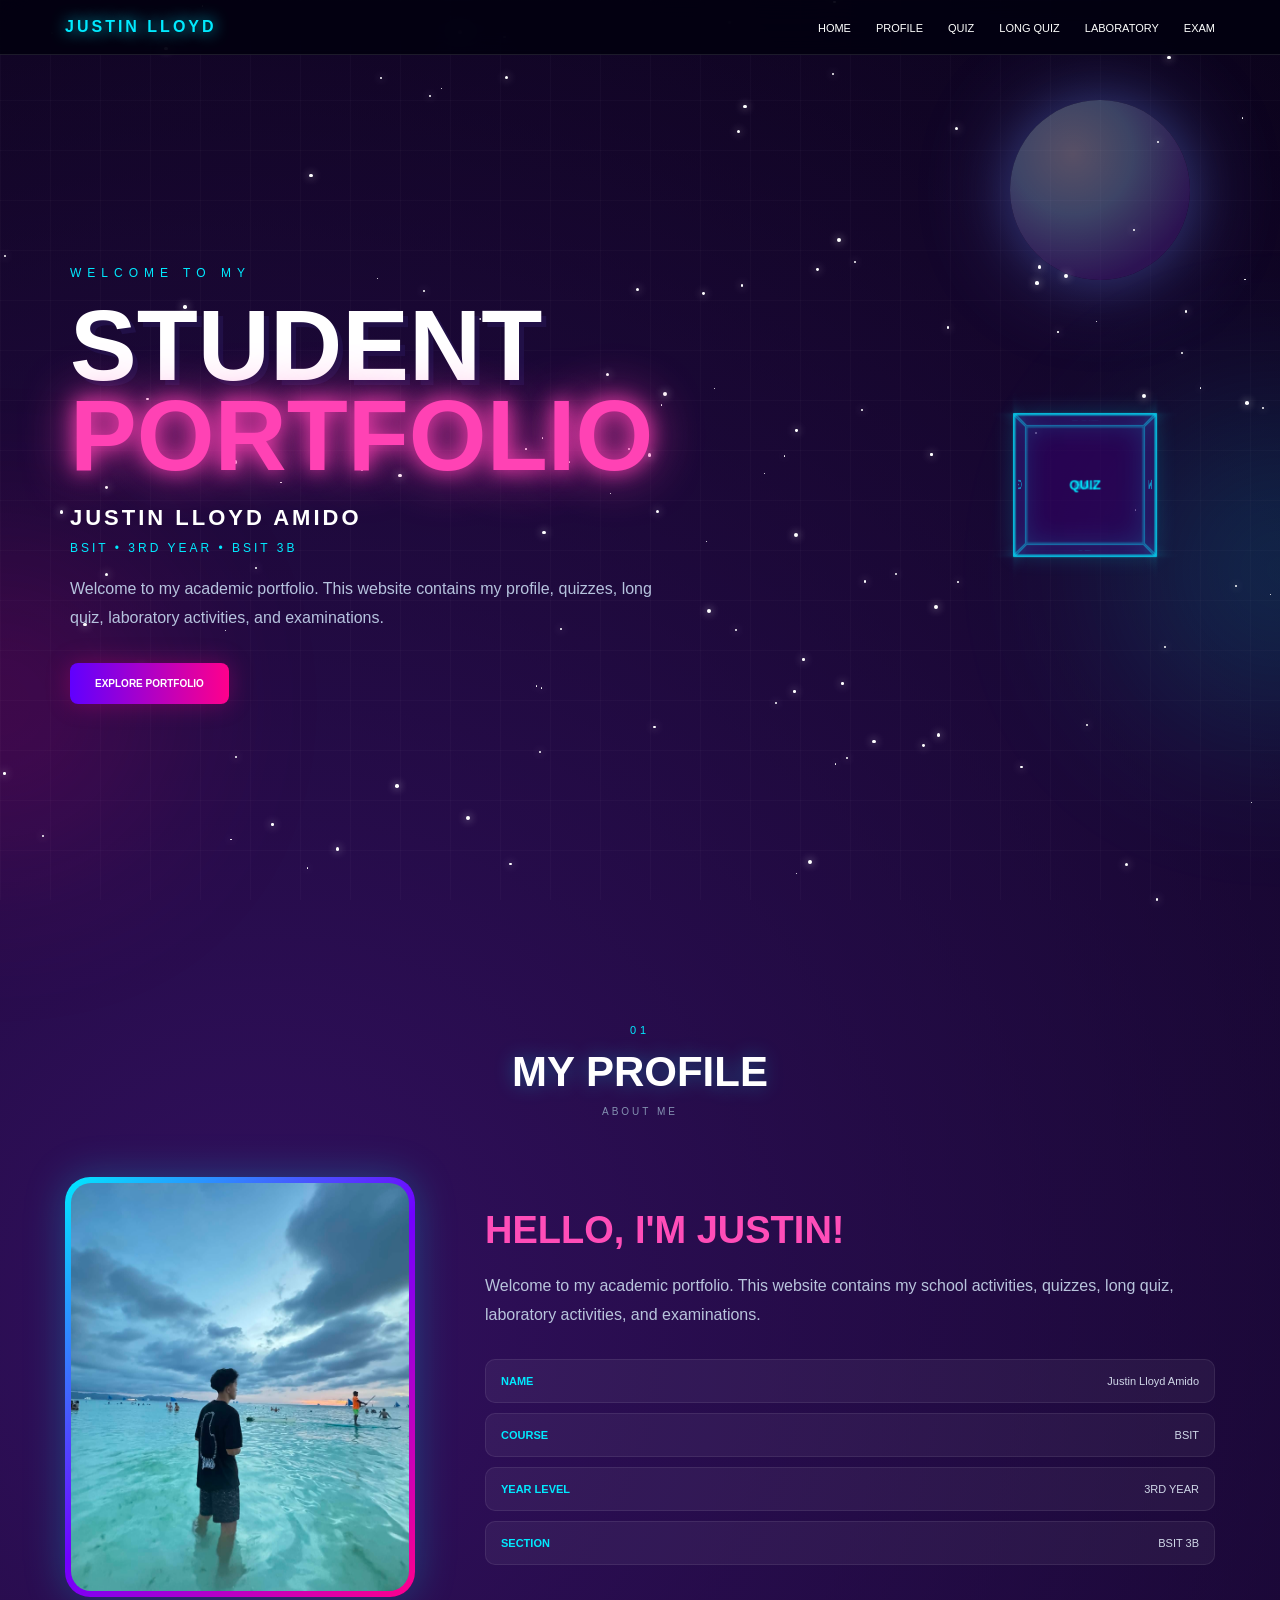
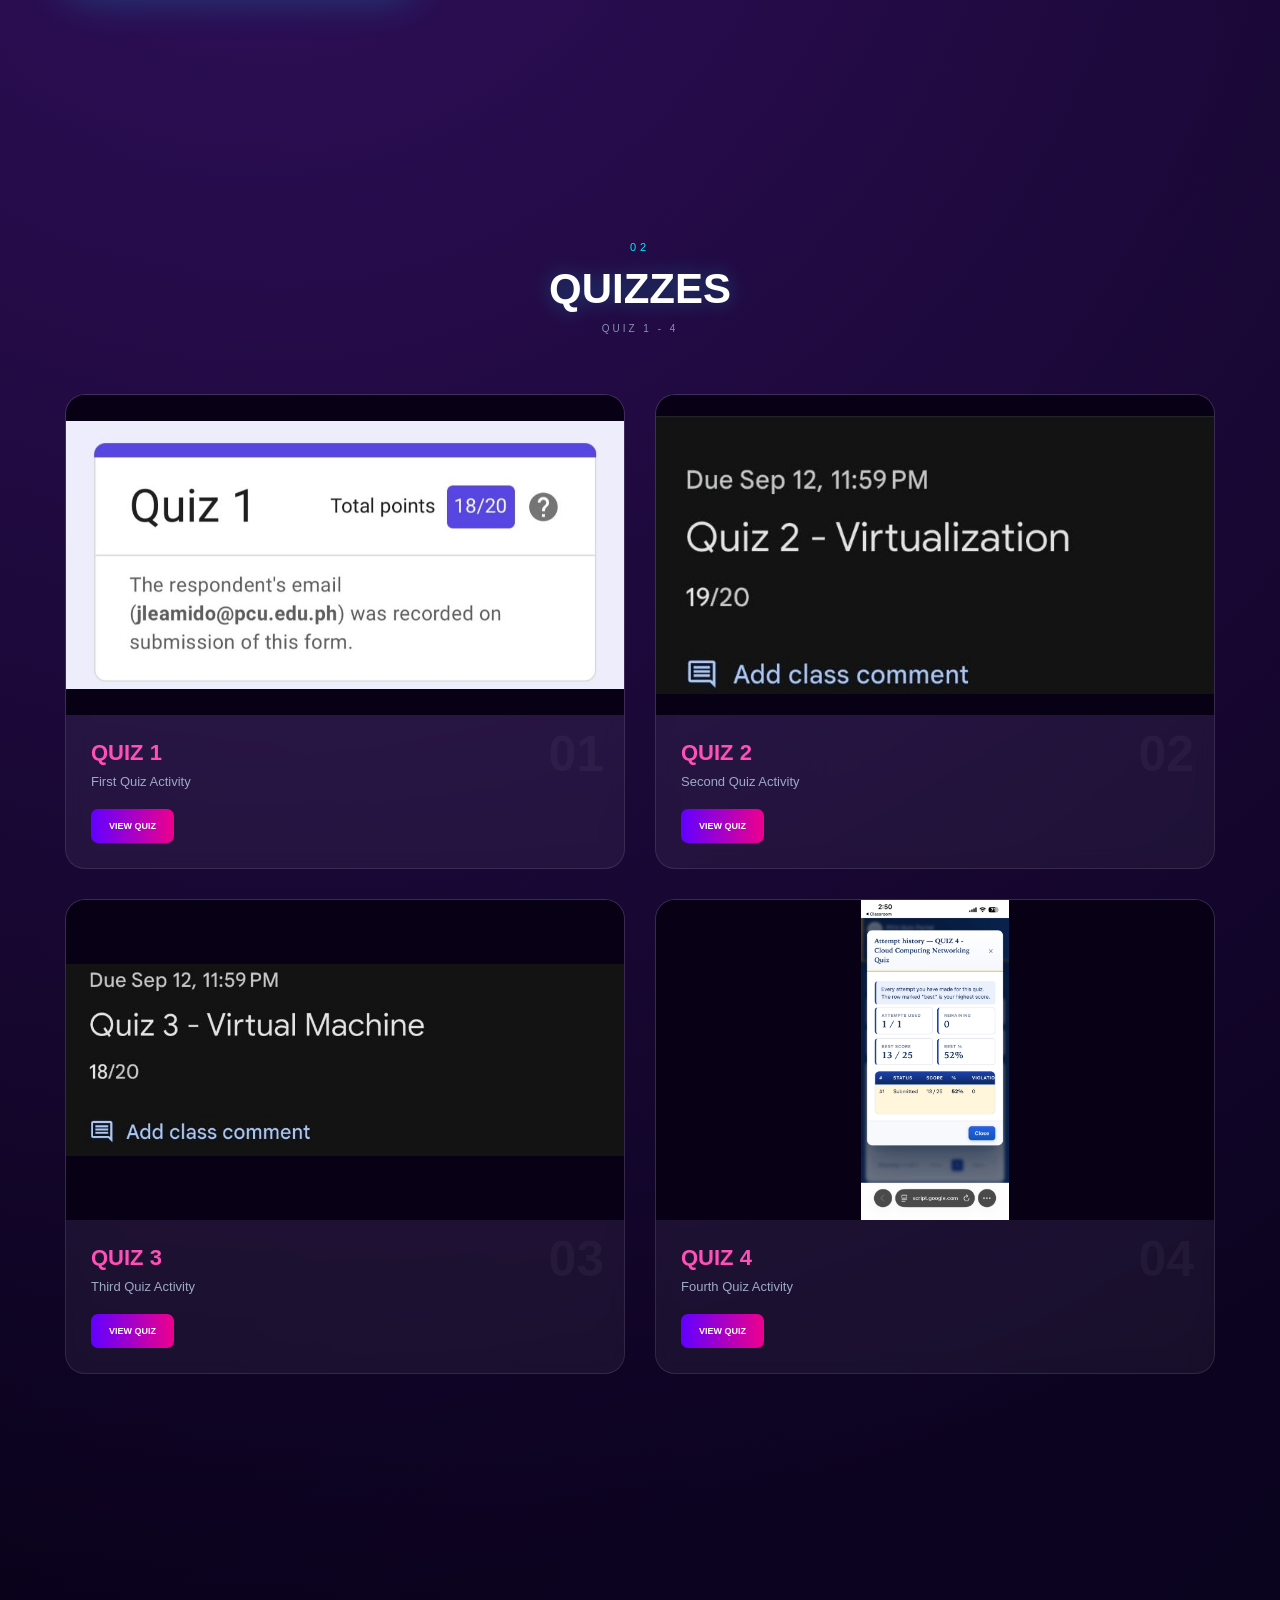
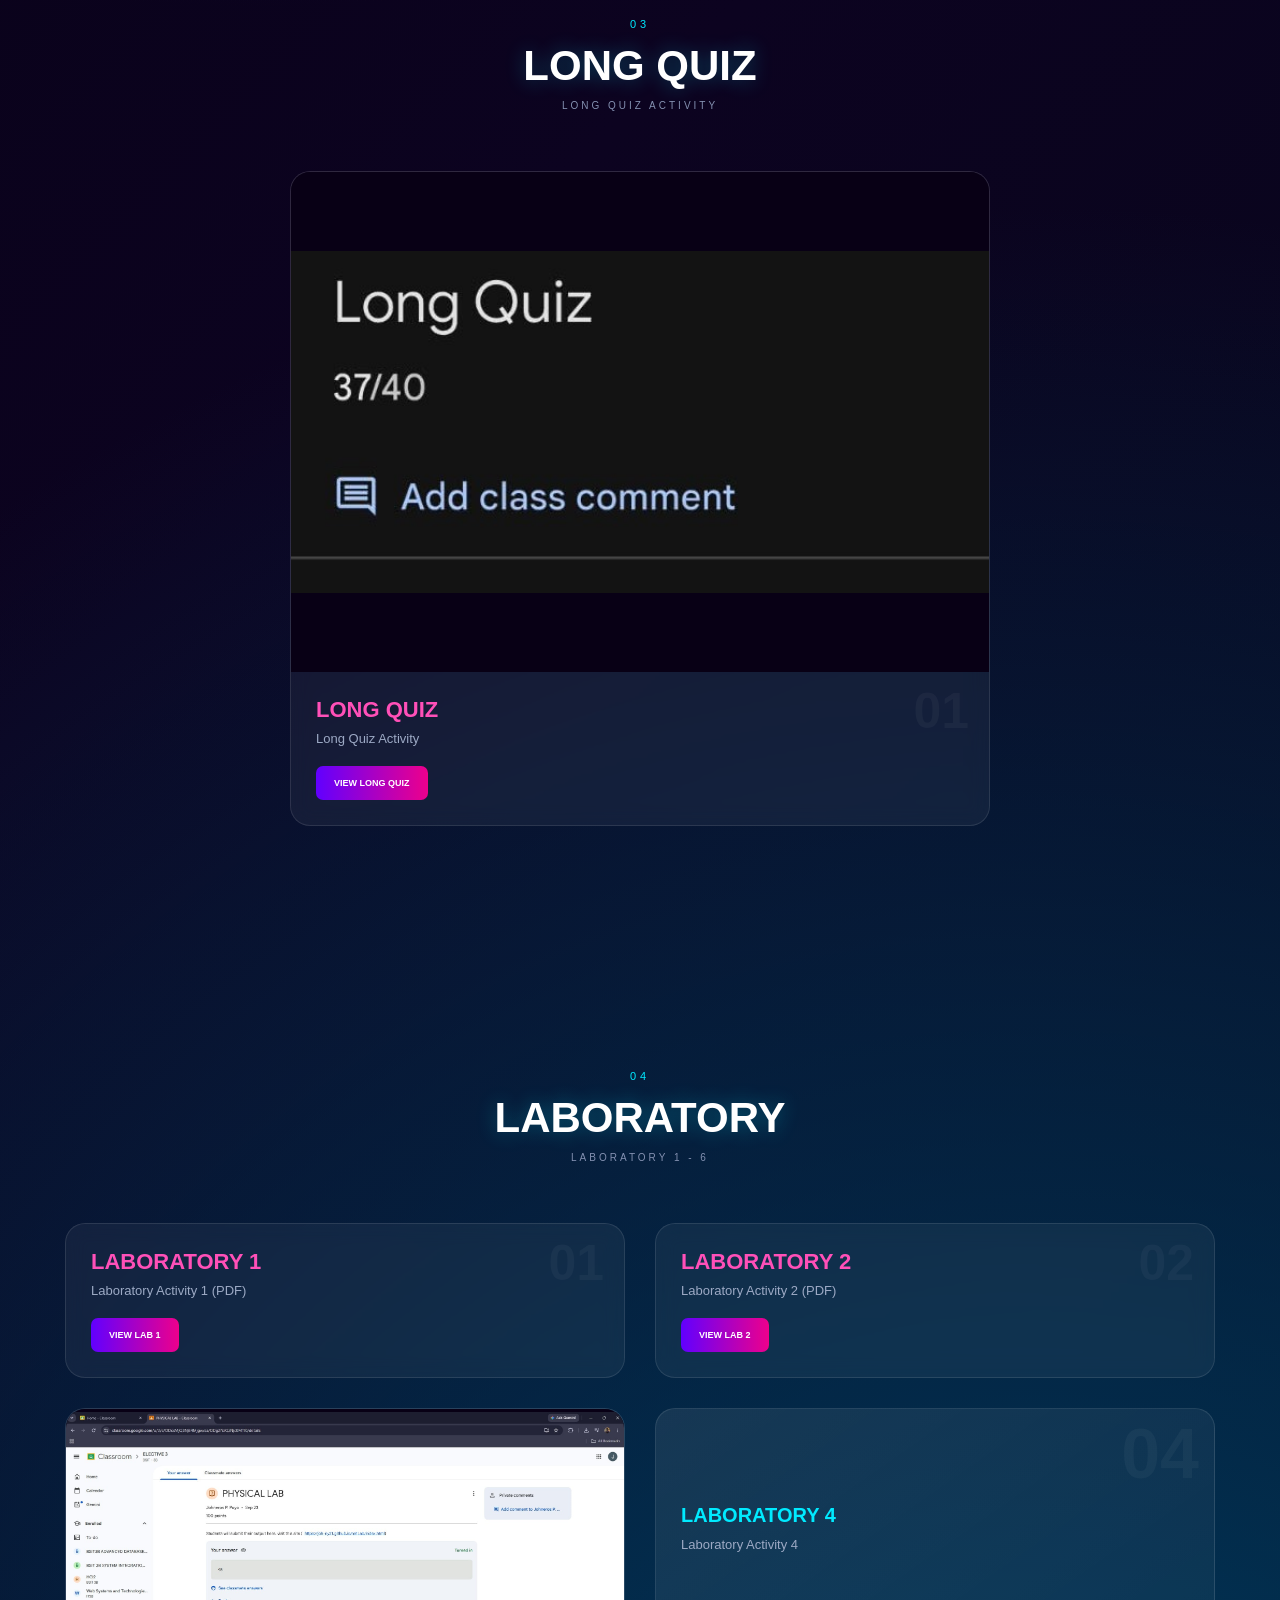
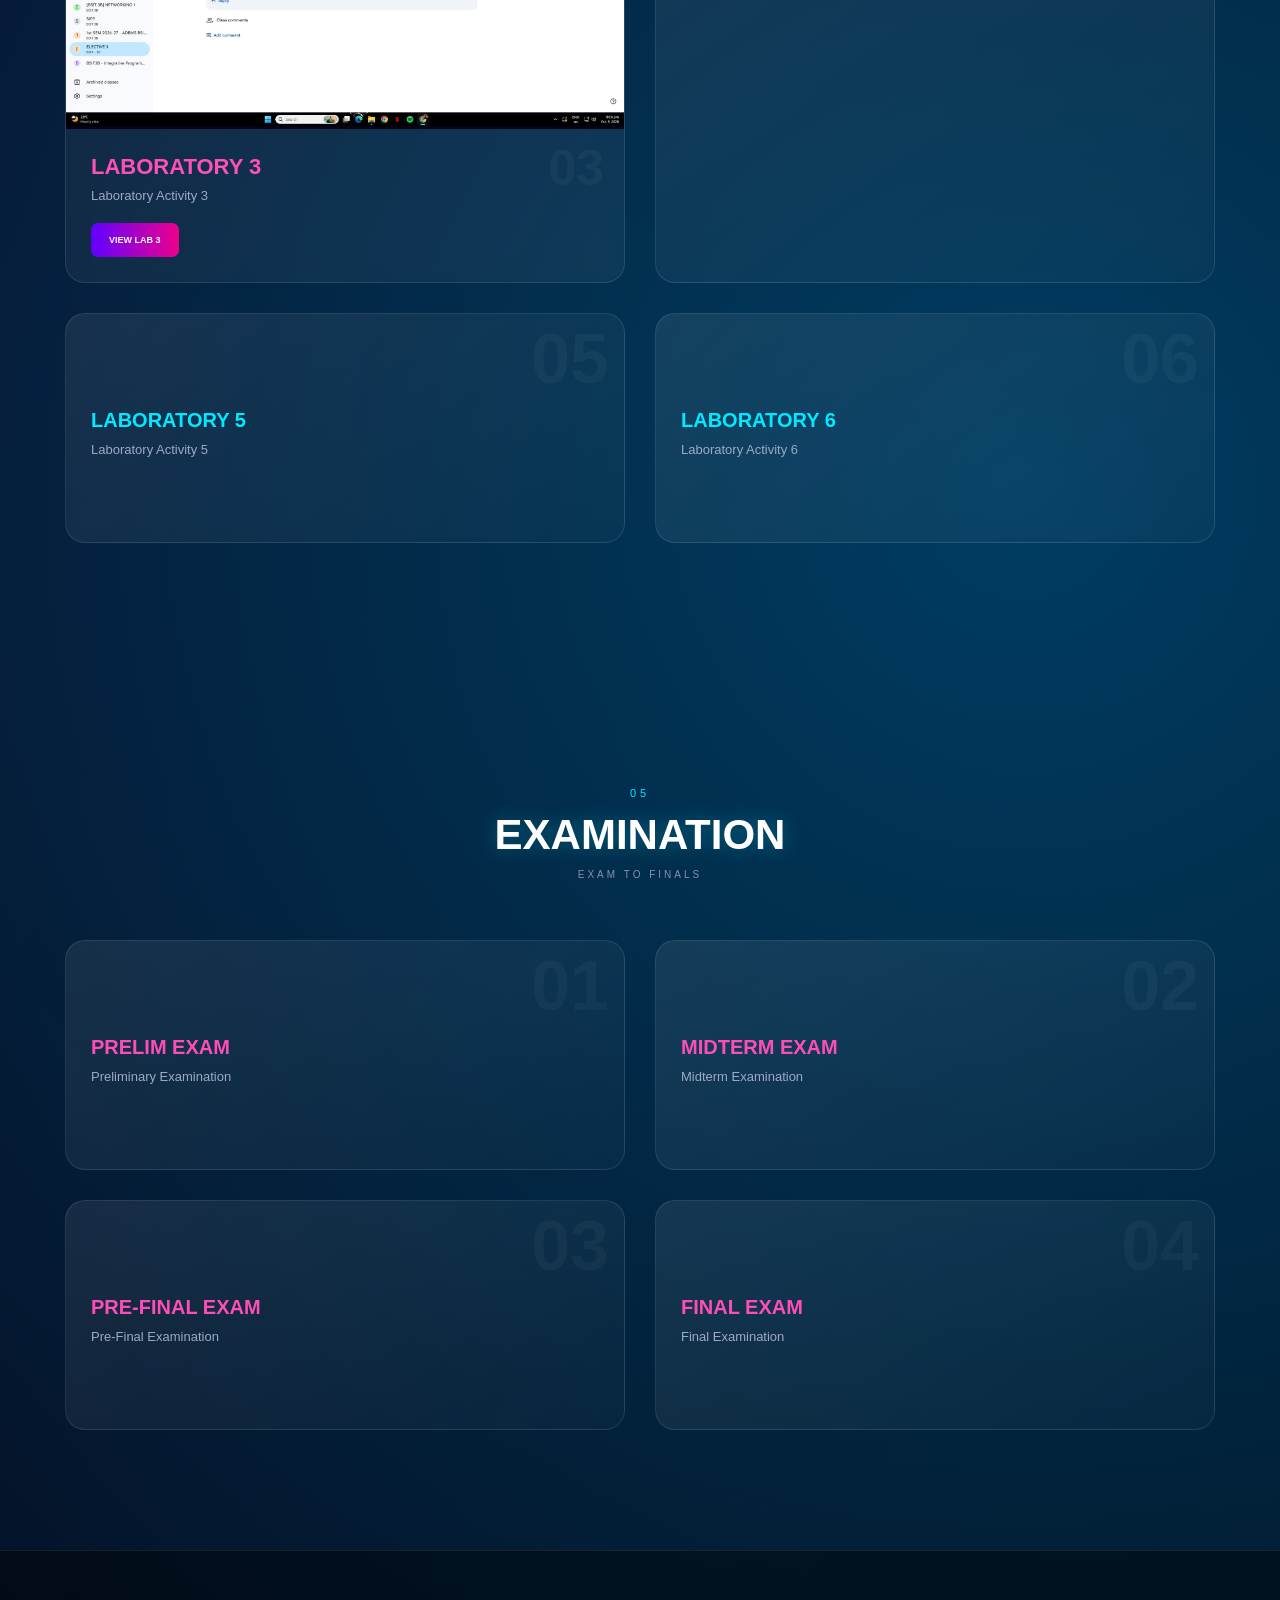
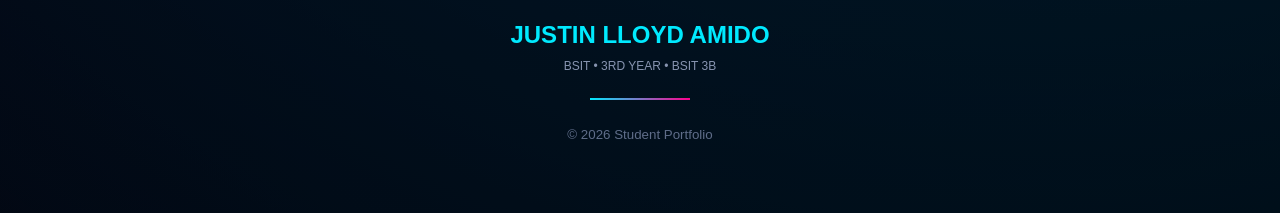
==== commit cfb6620b: "Update portfolio and add laboratory activities" ====
--- a/index.html
+++ b/index.html
@@ -3,804 +3,426 @@
 
 <head>
     <meta charset="UTF-8">
-
-    <meta
-        name="viewport"
-        content="width=device-width, initial-scale=1.0"
-    >
-
+    <meta name="viewport" content="width=device-width, initial-scale=1.0">
     <title>Justin Lloyd Amido | Portfolio</title>
-
     <link rel="stylesheet" href="style.css">
 </head>
 
 <body>
 
-    <!-- =====================================
-         ANIME BACKGROUND
-    ====================================== -->
-
+    <!-- ANIME BACKGROUND -->
     <div class="stars"></div>
-
     <div class="moon"></div>
-
     <div class="glow glow-one"></div>
     <div class="glow glow-two"></div>
 
-
-    <!-- =====================================
-         NAVIGATION
-    ====================================== -->
-
+    <!-- NAVIGATION -->
     <header>
-
         <nav class="navbar">
-
-            <div class="logo">
-                JUSTIN LLOYD
-            </div>
-
-            <button
-                class="menu-button"
-                onclick="toggleMenu()"
-            >
+            <div class="logo">JUSTIN LLOYD</div>
+
+            <button class="menu-button" onclick="toggleMenu()">
                 ☰
             </button>
 
-            <ul
-                class="nav-links"
-                id="navLinks"
-            >
-
-                <li>
-                    <a href="#home">Home</a>
-                </li>
-
-                <li>
-                    <a href="#profile">Profile</a>
-                </li>
-
-                <li>
-                    <a href="#quiz">Quiz</a>
-                </li>
-
-                <li>
-                    <a href="#longquiz">Long Quiz</a>
-                </li>
-
-                <li>
-                    <a href="#laboratory">Laboratory</a>
-                </li>
-
-                <li>
-                    <a href="#exam">Exam</a>
-                </li>
-
+            <ul class="nav-links" id="navLinks">
+                <li><a href="#home">Home</a></li>
+                <li><a href="#profile">Profile</a></li>
+                <li><a href="#quiz">Quiz</a></li>
+                <li><a href="#longquiz">Long Quiz</a></li>
+                <li><a href="#laboratory">Laboratory</a></li>
+                <li><a href="#exam">Exam</a></li>
             </ul>
-
         </nav>
-
     </header>
 
-
-    <!-- =====================================
-         HOME
-    ====================================== -->
-
-    <section
-        id="home"
-        class="hero"
-    >
+    <!-- HOME -->
+    <section id="home" class="hero">
 
         <div class="hero-text">
-
-            <p class="welcome">
-                WELCOME TO MY
-            </p>
+            <p class="welcome">WELCOME TO MY</p>
 
             <h1>
                 STUDENT
                 <span>PORTFOLIO</span>
             </h1>
 
-            <h2 class="hero-name">
-                JUSTIN LLOYD AMIDO
-            </h2>
+            <h2 class="hero-name">JUSTIN LLOYD AMIDO</h2>
 
             <p class="hero-course">
                 BSIT • 3RD YEAR • BSIT 3B
             </p>
 
             <p class="description">
-
                 Welcome to my academic portfolio.
                 This website contains my profile,
                 quizzes, long quiz, laboratory activities,
                 and examinations.
-
             </p>
 
-            <a
-                href="#profile"
-                class="main-button"
-            >
+            <a href="#profile" class="main-button">
                 EXPLORE PORTFOLIO
             </a>
-
-        </div>
-
-
-        <!-- =================================
-             3D CUBE
-        ================================== -->
-
+        </div>
+
+        <!-- 3D CUBE -->
         <div class="scene">
-
             <div class="cube">
-
-                <div class="cube-face front">
-                    QUIZ
-                </div>
-
-                <div class="cube-face back">
-                    LAB
-                </div>
-
-                <div class="cube-face right">
-                    EXAM
-                </div>
-
-                <div class="cube-face left">
-                    CODE
-                </div>
-
-                <div class="cube-face top">
-                    BSIT
-                </div>
-
-                <div class="cube-face bottom">
-                    3B
-                </div>
-
-            </div>
-
-        </div>
-
-    </section>
-
-
-    <!-- =====================================
-         PROFILE
-    ====================================== -->
-
-    <section
-        id="profile"
-        class="section"
-    >
+                <div class="cube-face front">QUIZ</div>
+                <div class="cube-face back">LAB</div>
+                <div class="cube-face right">EXAM</div>
+                <div class="cube-face left">CODE</div>
+                <div class="cube-face top">BSIT</div>
+                <div class="cube-face bottom">3B</div>
+            </div>
+        </div>
+
+    </section>
+
+    <!-- PROFILE -->
+    <section id="profile" class="section">
 
         <div class="section-title">
-
             <span>01</span>
-
             <h2>MY PROFILE</h2>
-
             <p>ABOUT ME</p>
-
-        </div>
-
+        </div>
 
         <div class="profile-container">
 
-
-            <!-- PROFILE IMAGE -->
-
             <div class="profile-image">
-
-                <img
-                    src="profile.jpg"
-                    alt="Justin Lloyd Amido"
-                >
-
-            </div>
-
-
-            <!-- PROFILE INFORMATION -->
+                <img src="profile.jpg" alt="Justin Lloyd Amido">
+            </div>
 
             <div class="profile-info">
-
-                <h3>
-                    HELLO, I'M JUSTIN!
-                </h3>
+                <h3>HELLO, I'M JUSTIN!</h3>
 
                 <p>
-
                     Welcome to my academic portfolio.
-                    This website contains my school
-                    activities, quizzes, long quiz,
-                    laboratory activities, and examinations.
-
+                    This website contains my school activities,
+                    quizzes, long quiz, laboratory activities,
+                    and examinations.
                 </p>
 
-
                 <div class="profile-details">
 
-
                     <div>
-
-                        <strong>
-                            NAME
-                        </strong>
-
-                        <span>
-                            Justin Lloyd Amido
-                        </span>
-
+                        <strong>NAME</strong>
+                        <span>Justin Lloyd Amido</span>
                     </div>
 
-
                     <div>
-
-                        <strong>
-                            COURSE
-                        </strong>
-
-                        <span>
-                            BSIT
-                        </span>
-
+                        <strong>COURSE</strong>
+                        <span>BSIT</span>
                     </div>
 
-
                     <div>
-
-                        <strong>
-                            YEAR LEVEL
-                        </strong>
-
-                        <span>
-                            3RD YEAR
-                        </span>
-
+                        <strong>YEAR LEVEL</strong>
+                        <span>3RD YEAR</span>
                     </div>
 
-
                     <div>
-
-                        <strong>
-                            SECTION
-                        </strong>
-
-                        <span>
-                            BSIT 3B
-                        </span>
-
+                        <strong>SECTION</strong>
+                        <span>BSIT 3B</span>
                     </div>
 
-
-                </div>
-
-            </div>
-
-        </div>
-
-    </section>
-
-
-    <!-- =====================================
-         QUIZZES
-    ====================================== -->
-
-    <section
-        id="quiz"
-        class="section"
-    >
+                </div>
+            </div>
+        </div>
+    </section>
+
+    <!-- QUIZZES -->
+    <section id="quiz" class="section">
 
         <div class="section-title">
-
             <span>02</span>
-
             <h2>QUIZZES</h2>
-
             <p>QUIZ 1 - 4</p>
-
-        </div>
-
+        </div>
 
         <div class="activity-grid">
 
-
             <!-- QUIZ 1 -->
-
             <div class="activity-card">
 
                 <div class="image-container">
-
                     <img
                         src="QUIZ/QUIZ1.jpg"
                         alt="Quiz 1"
                         onclick="showImage(this)"
                     >
-
-                </div>
-
-                <div class="activity-content">
-
-                    <span class="activity-number">
-                        01
-                    </span>
-
-                    <h3>
-                        QUIZ 1
-                    </h3>
-
-                    <p>
-                        First Quiz Activity
-                    </p>
-
-                    <button
-                        onclick="openImage(
-                            'QUIZ/QUIZ1.jpg',
-                            'QUIZ 1'
-                        )"
+                </div>
+
+                <div class="activity-content">
+                    <span class="activity-number">01</span>
+                    <h3>QUIZ 1</h3>
+                    <p>First Quiz Activity</p>
+
+                    <button
+                        type="button"
+                        onclick="openImage('QUIZ/QUIZ1.jpg', 'QUIZ 1')"
                     >
                         VIEW QUIZ
                     </button>
-
-                </div>
-
-            </div>
-
+                </div>
+            </div>
 
             <!-- QUIZ 2 -->
-
             <div class="activity-card">
 
                 <div class="image-container">
-
                     <img
                         src="QUIZ/QUIZ2.jpg"
                         alt="Quiz 2"
                         onclick="showImage(this)"
                     >
-
-                </div>
-
-                <div class="activity-content">
-
-                    <span class="activity-number">
-                        02
-                    </span>
-
-                    <h3>
-                        QUIZ 2
-                    </h3>
-
-                    <p>
-                        Second Quiz Activity
-                    </p>
-
-                    <button
-                        onclick="openImage(
-                            'QUIZ/QUIZ2.jpg',
-                            'QUIZ 2'
-                        )"
+                </div>
+
+                <div class="activity-content">
+                    <span class="activity-number">02</span>
+                    <h3>QUIZ 2</h3>
+                    <p>Second Quiz Activity</p>
+
+                    <button
+                        type="button"
+                        onclick="openImage('QUIZ/QUIZ2.jpg', 'QUIZ 2')"
                     >
                         VIEW QUIZ
                     </button>
-
-                </div>
-
-            </div>
-
+                </div>
+            </div>
 
             <!-- QUIZ 3 -->
-
             <div class="activity-card">
 
                 <div class="image-container">
-
                     <img
                         src="QUIZ/QUIZ3.jpg"
                         alt="Quiz 3"
                         onclick="showImage(this)"
                     >
-
-                </div>
-
-                <div class="activity-content">
-
-                    <span class="activity-number">
-                        03
-                    </span>
-
-                    <h3>
-                        QUIZ 3
-                    </h3>
-
-                    <p>
-                        Third Quiz Activity
-                    </p>
-
-                    <button
-                        onclick="openImage(
-                            'QUIZ/QUIZ3.jpg',
-                            'QUIZ 3'
-                        )"
+                </div>
+
+                <div class="activity-content">
+                    <span class="activity-number">03</span>
+                    <h3>QUIZ 3</h3>
+                    <p>Third Quiz Activity</p>
+
+                    <button
+                        type="button"
+                        onclick="openImage('QUIZ/QUIZ3.jpg', 'QUIZ 3')"
                     >
                         VIEW QUIZ
                     </button>
-
-                </div>
-
-            </div>
-
+                </div>
+            </div>
 
             <!-- QUIZ 4 -->
-
             <div class="activity-card">
 
                 <div class="image-container">
-
                     <img
                         src="QUIZ/QUIZ4.jpg"
                         alt="Quiz 4"
                         onclick="showImage(this)"
                     >
-
-                </div>
-
-                <div class="activity-content">
-
-                    <span class="activity-number">
-                        04
-                    </span>
-
-                    <h3>
-                        QUIZ 4
-                    </h3>
-
-                    <p>
-                        Fourth Quiz Activity
-                    </p>
-
-                    <button
-                        onclick="openImage(
-                            'QUIZ/QUIZ4.jpg',
-                            'QUIZ 4'
-                        )"
+                </div>
+
+                <div class="activity-content">
+                    <span class="activity-number">04</span>
+                    <h3>QUIZ 4</h3>
+                    <p>Fourth Quiz Activity</p>
+
+                    <button
+                        type="button"
+                        onclick="openImage('QUIZ/QUIZ4.jpg', 'QUIZ 4')"
                     >
                         VIEW QUIZ
                     </button>
-
-                </div>
-
-            </div>
-
-
-        </div>
-
-    </section>
-
-
-    <!-- =====================================
-         LONG QUIZ
-    ====================================== -->
-
-    <section
-        id="longquiz"
-        class="section"
-    >
+                </div>
+            </div>
+
+        </div>
+    </section>
+
+    <!-- LONG QUIZ -->
+    <section id="longquiz" class="section">
 
         <div class="section-title">
-
             <span>03</span>
-
             <h2>LONG QUIZ</h2>
-
             <p>LONG QUIZ ACTIVITY</p>
-
-        </div>
-
+        </div>
 
         <div class="activity-grid long-grid">
 
-
             <div class="activity-card">
 
                 <div class="image-container long-image">
-
                     <img
                         src="QUIZ/LONG QUIZ.jpg"
                         alt="Long Quiz"
                         onclick="showImage(this)"
                     >
-
-                </div>
-
-
-                <div class="activity-content">
-
-                    <span class="activity-number">
-                        01
-                    </span>
-
-                    <h3>
-                        LONG QUIZ
-                    </h3>
-
-                    <p>
-                        Long Quiz Activity
-                    </p>
-
-                    <button
-                        onclick="openImage(
-                            'QUIZ/LONG QUIZ.jpg',
-                            'LONG QUIZ'
-                        )"
+                </div>
+
+                <div class="activity-content">
+                    <span class="activity-number">01</span>
+                    <h3>LONG QUIZ</h3>
+                    <p>Long Quiz Activity</p>
+
+                    <button
+                        type="button"
+                        onclick="openImage('QUIZ/LONG QUIZ.jpg', 'LONG QUIZ')"
                     >
                         VIEW LONG QUIZ
                     </button>
-
-                </div>
-
-            </div>
-
-
-        </div>
-
-    </section>
-
-
-    <!-- =====================================
-         LABORATORY
-    ====================================== -->
-
-    <section
-        id="laboratory"
-        class="section"
-    >
+                </div>
+            </div>
+
+        </div>
+    </section>
+
+    <!-- LABORATORY -->
+    <section id="laboratory" class="section">
 
         <div class="section-title">
-
             <span>04</span>
-
             <h2>LABORATORY</h2>
-
             <p>LABORATORY 1 - 6</p>
-
-        </div>
-
+        </div>
 
         <div class="activity-grid">
 
-
-            <!-- LAB 1 -->
-
+            <!-- LAB 1: PDF -->
+            <div class="activity-card">
+
+                <div class="activity-content">
+                    <span class="activity-number">01</span>
+                    <h3>LABORATORY 1</h3>
+                    <p>Laboratory Activity 1 (PDF)</p>
+
+                    <button
+                        type="button"
+                        onclick="window.open('QUIZ/LABORATORY/LAB1.pdf', '_blank')"
+                    >
+                        VIEW LAB 1
+                    </button>
+                </div>
+
+            </div>
+
+            <!-- LAB 2: PDF -->
+            <div class="activity-card">
+
+                <div class="activity-content">
+                    <span class="activity-number">02</span>
+                    <h3>LABORATORY 2</h3>
+                    <p>Laboratory Activity 2 (PDF)</p>
+
+                    <button
+                        type="button"
+                        onclick="window.open('QUIZ/LABORATORY/LAB2.pdf', '_blank')"
+                    >
+                        VIEW LAB 2
+                    </button>
+                </div>
+
+            </div>
+
+            <!-- LAB 3: IMAGE -->
+            <div class="activity-card">
+
+                <div class="image-container">
+                    <img
+                        src="QUIZ/LABORATORY/lab3.jpg"
+                        alt="Laboratory 3"
+                        onclick="showImage(this)"
+                    >
+                </div>
+
+                <div class="activity-content">
+                    <span class="activity-number">03</span>
+                    <h3>LABORATORY 3</h3>
+                    <p>Laboratory Activity 3</p>
+
+                    <button
+                        type="button"
+                        onclick="openImage('QUIZ/LABORATORY/lab3.jpg', 'LABORATORY 3')"
+                    >
+                        VIEW LAB 3
+                    </button>
+                </div>
+
+            </div>
+
+            <!-- LAB 4 -->
             <div class="simple-card">
-
-                <div class="big-number">
-                    01
-                </div>
-
-                <h3>
-                    LABORATORY 1
-                </h3>
-
-                <p>
-                    Laboratory Activity 1
-                </p>
-
-            </div>
-
-
-            <!-- LAB 2 -->
-
+                <div class="big-number">04</div>
+                <h3>LABORATORY 4</h3>
+                <p>Laboratory Activity 4</p>
+            </div>
+
+            <!-- LAB 5 -->
             <div class="simple-card">
-
-                <div class="big-number">
-                    02
-                </div>
-
-                <h3>
-                    LABORATORY 2
-                </h3>
-
-                <p>
-                    Laboratory Activity 2
-                </p>
-
-            </div>
-
-
-            <!-- LAB 3 -->
-
+                <div class="big-number">05</div>
+                <h3>LABORATORY 5</h3>
+                <p>Laboratory Activity 5</p>
+            </div>
+
+            <!-- LAB 6 -->
             <div class="simple-card">
-
-                <div class="big-number">
-                    03
-                </div>
-
-                <h3>
-                    LABORATORY 3
-                </h3>
-
-                <p>
-                    Laboratory Activity 3
-                </p>
-
-            </div>
-
-
-            <!-- LAB 4 -->
-
-            <div class="simple-card">
-
-                <div class="big-number">
-                    04
-                </div>
-
-                <h3>
-                    LABORATORY 4
-                </h3>
-
-                <p>
-                    Laboratory Activity 4
-                </p>
-
-            </div>
-
-
-            <!-- LAB 5 -->
-
-            <div class="simple-card">
-
-                <div class="big-number">
-                    05
-                </div>
-
-                <h3>
-                    LABORATORY 5
-                </h3>
-
-                <p>
-                    Laboratory Activity 5
-                </p>
-
-            </div>
-
-
-            <!-- LAB 6 -->
-
-            <div class="simple-card">
-
-                <div class="big-number">
-                    06
-                </div>
-
-                <h3>
-                    LABORATORY 6
-                </h3>
-
-                <p>
-                    Laboratory Activity 6
-                </p>
-
-            </div>
-
-
-        </div>
-
-    </section>
-
-
-    <!-- =====================================
-         EXAMS
-    ====================================== -->
-
-    <section
-        id="exam"
-        class="section"
-    >
+                <div class="big-number">06</div>
+                <h3>LABORATORY 6</h3>
+                <p>Laboratory Activity 6</p>
+            </div>
+
+        </div>
+    </section>
+
+    <!-- EXAMINATION -->
+    <section id="exam" class="section">
 
         <div class="section-title">
-
             <span>05</span>
-
             <h2>EXAMINATION</h2>
-
             <p>EXAM TO FINALS</p>
-
-        </div>
-
+        </div>
 
         <div class="activity-grid">
 
-
             <!-- PRELIM -->
-
             <div class="simple-card exam">
-
-                <div class="big-number">
-                    01
-                </div>
-
-                <h3>
-                    PRELIM EXAM
-                </h3>
-
-                <p>
-                    Preliminary Examination
-                </p>
-
-            </div>
-
+                <div class="big-number">01</div>
+                <h3>PRELIM EXAM</h3>
+                <p>Preliminary Examination</p>
+            </div>
 
             <!-- MIDTERM -->
-
             <div class="simple-card exam">
-
-                <div class="big-number">
-                    02
-                </div>
-
-                <h3>
-                    MIDTERM EXAM
-                </h3>
-
-                <p>
-                    Midterm Examination
-                </p>
-
-            </div>
-
+                <div class="big-number">02</div>
+                <h3>MIDTERM EXAM</h3>
+                <p>Midterm Examination</p>
+            </div>
 
             <!-- PRE-FINAL -->
-
             <div class="simple-card exam">
-
-                <div class="big-number">
-                    03
-                </div>
-
-                <h3>
-                    PRE-FINAL EXAM
-                </h3>
-
-                <p>
-                    Pre-Final Examination
-                </p>
-
-            </div>
-
+                <div class="big-number">03</div>
+                <h3>PRE-FINAL EXAM</h3>
+                <p>Pre-Final Examination</p>
+            </div>
 
             <!-- FINAL -->
-
             <div class="simple-card exam">
-
-                <div class="big-number">
-                    04
-                </div>
-
-                <h3>
-                    FINAL EXAM
-                </h3>
-
-                <p>
-                    Final Examination
-                </p>
-
-            </div>
-
-
-        </div>
-
-    </section>
-
-
-    <!-- =====================================
-         IMAGE MODAL
-    ====================================== -->
-
+                <div class="big-number">04</div>
+                <h3>FINAL EXAM</h3>
+                <p>Final Examination</p>
+            </div>
+
+        </div>
+    </section>
+
+    <!-- IMAGE MODAL -->
     <div
         class="image-modal"
         id="imageModal"
@@ -813,15 +435,14 @@
         >
 
             <button
+                type="button"
                 class="close-button"
                 onclick="closeImage()"
             >
                 ×
             </button>
 
-            <h2 id="modalTitle">
-                QUIZ
-            </h2>
+            <h2 id="modalTitle">QUIZ</h2>
 
             <img
                 id="modalImage"
@@ -830,39 +451,23 @@
             >
 
         </div>
-
     </div>
 
-
-    <!-- =====================================
-         FOOTER
-    ====================================== -->
-
+    <!-- FOOTER -->
     <footer>
 
-        <h2>
-            JUSTIN LLOYD AMIDO
-        </h2>
-
-        <p>
-            BSIT • 3RD YEAR • BSIT 3B
-        </p>
+        <h2>JUSTIN LLOYD AMIDO</h2>
+
+        <p>BSIT • 3RD YEAR • BSIT 3B</p>
 
         <div class="footer-line"></div>
 
-        <small>
-            © 2026 Student Portfolio
-        </small>
+        <small>© 2026 Student Portfolio</small>
 
     </footer>
 
-
-    <!-- =====================================
-         JAVASCRIPT
-    ====================================== -->
-
+    <!-- JAVASCRIPT -->
     <script src="script.js"></script>
 
 </body>
-
 </html>
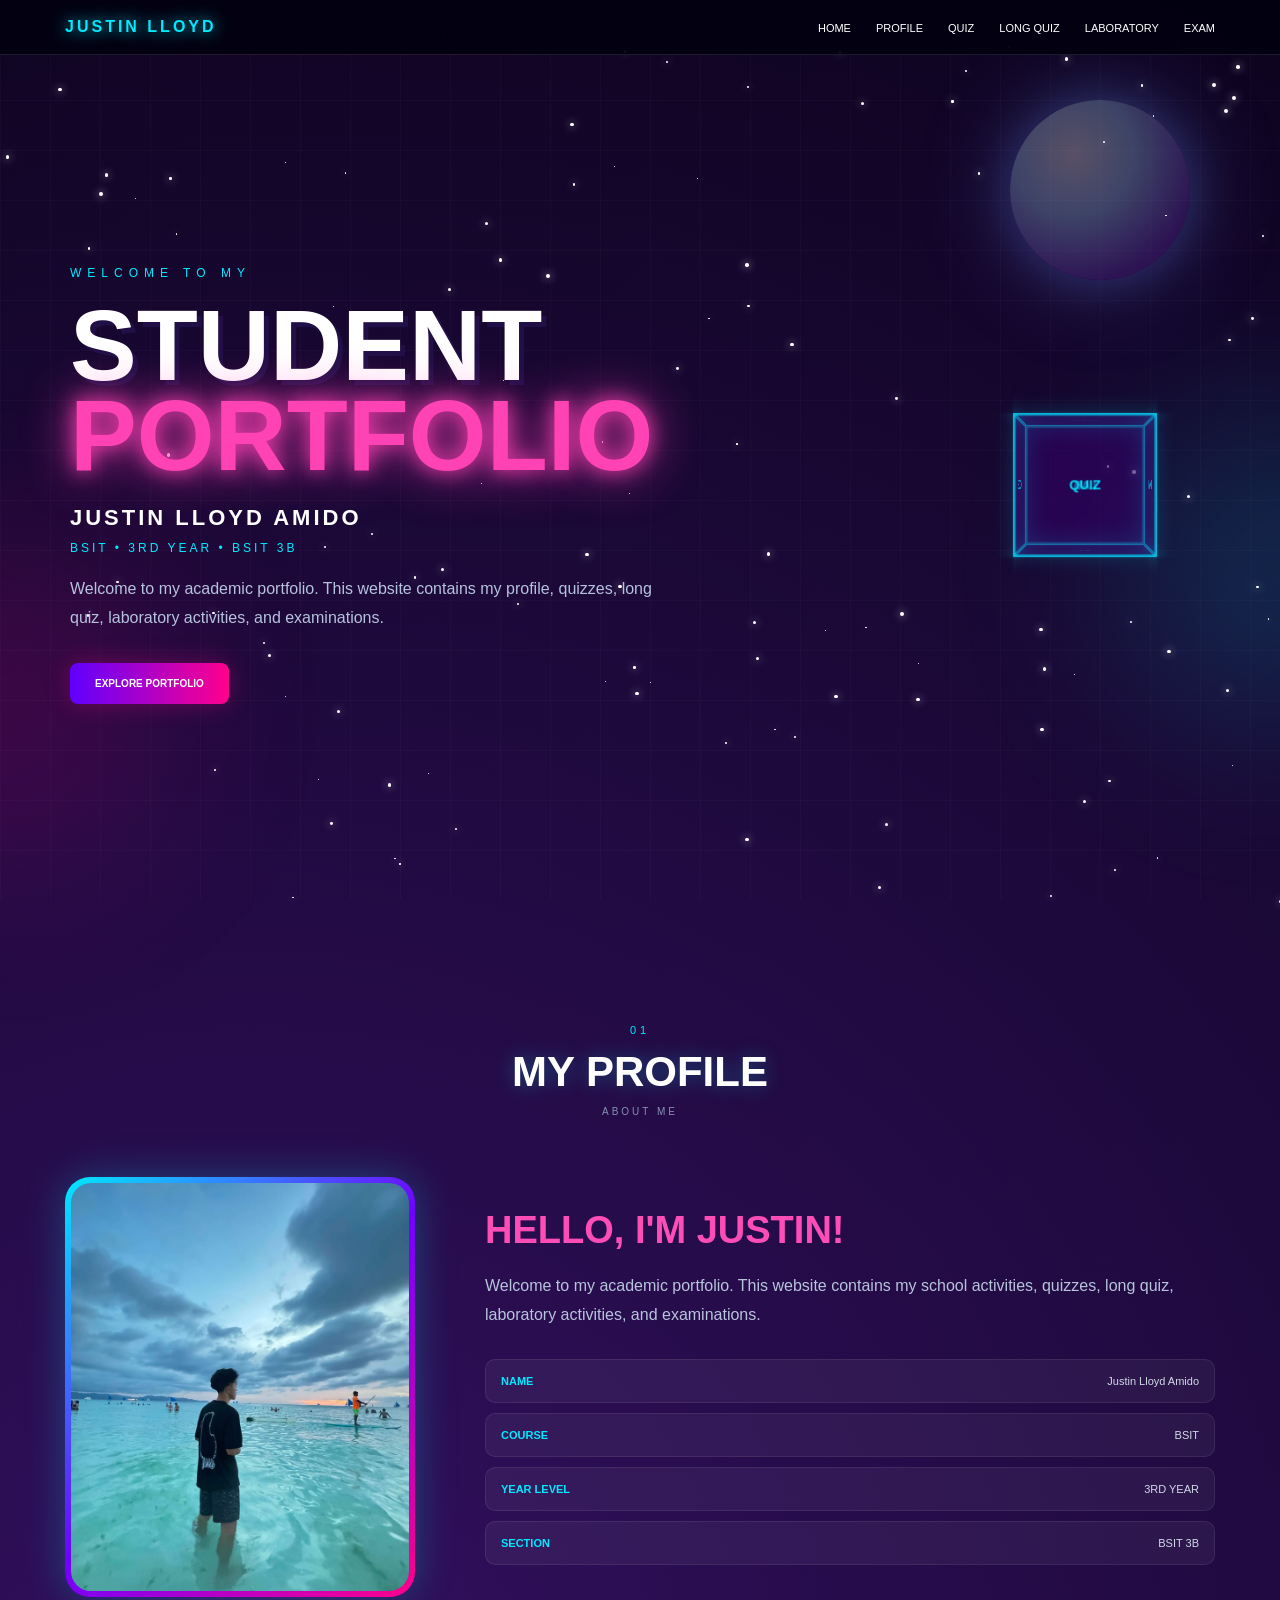
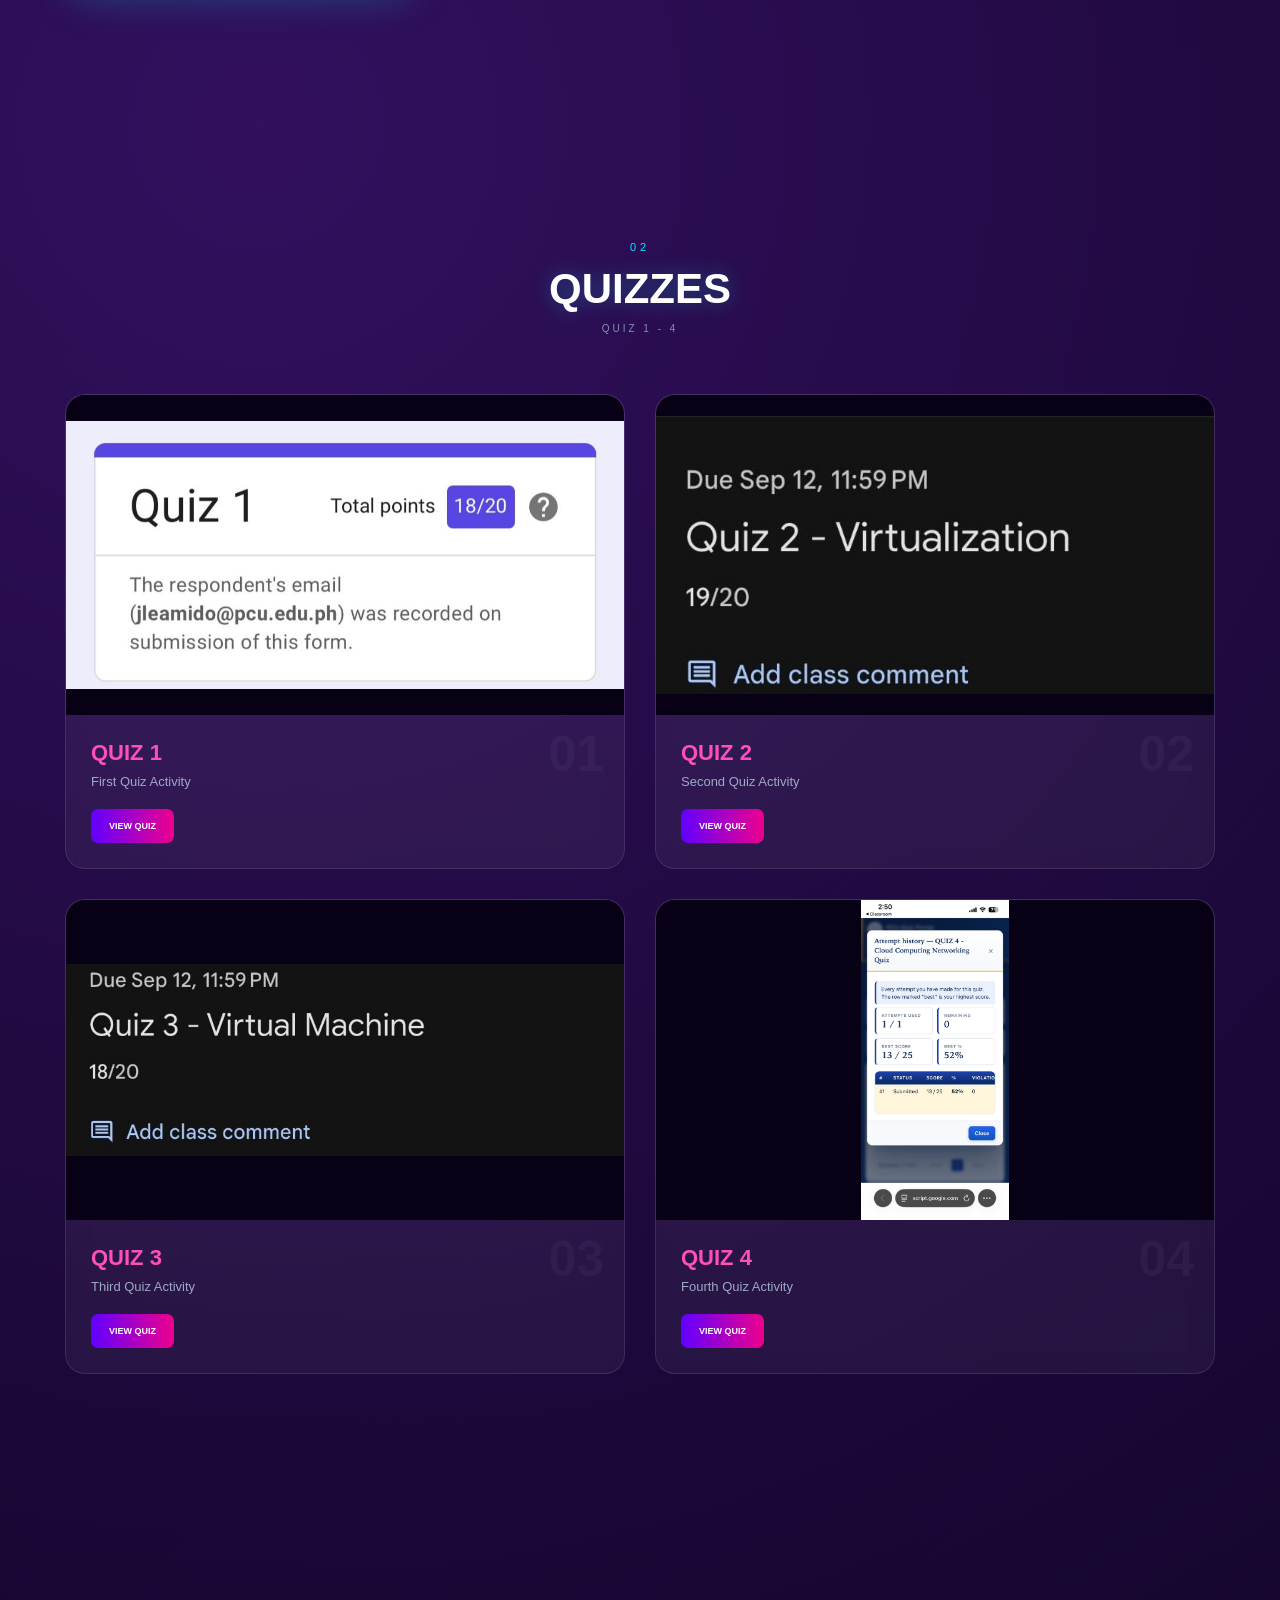
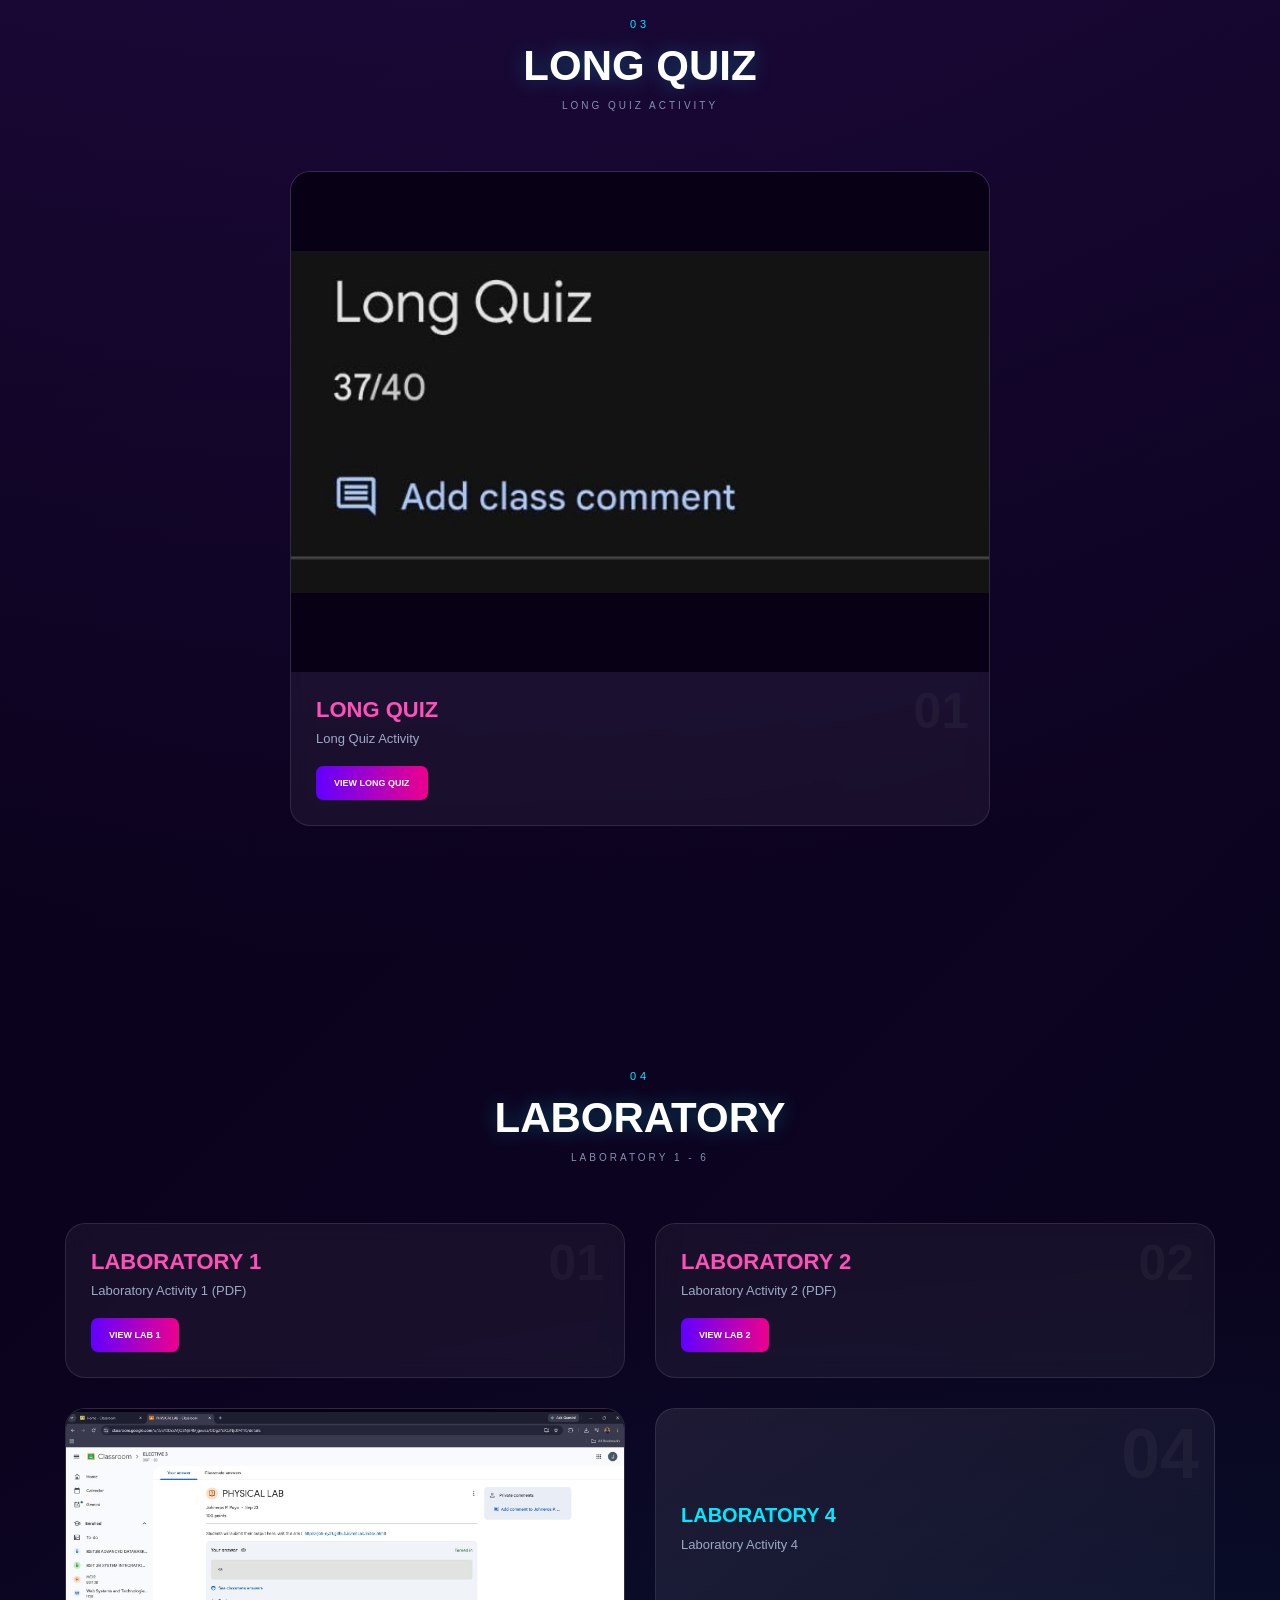
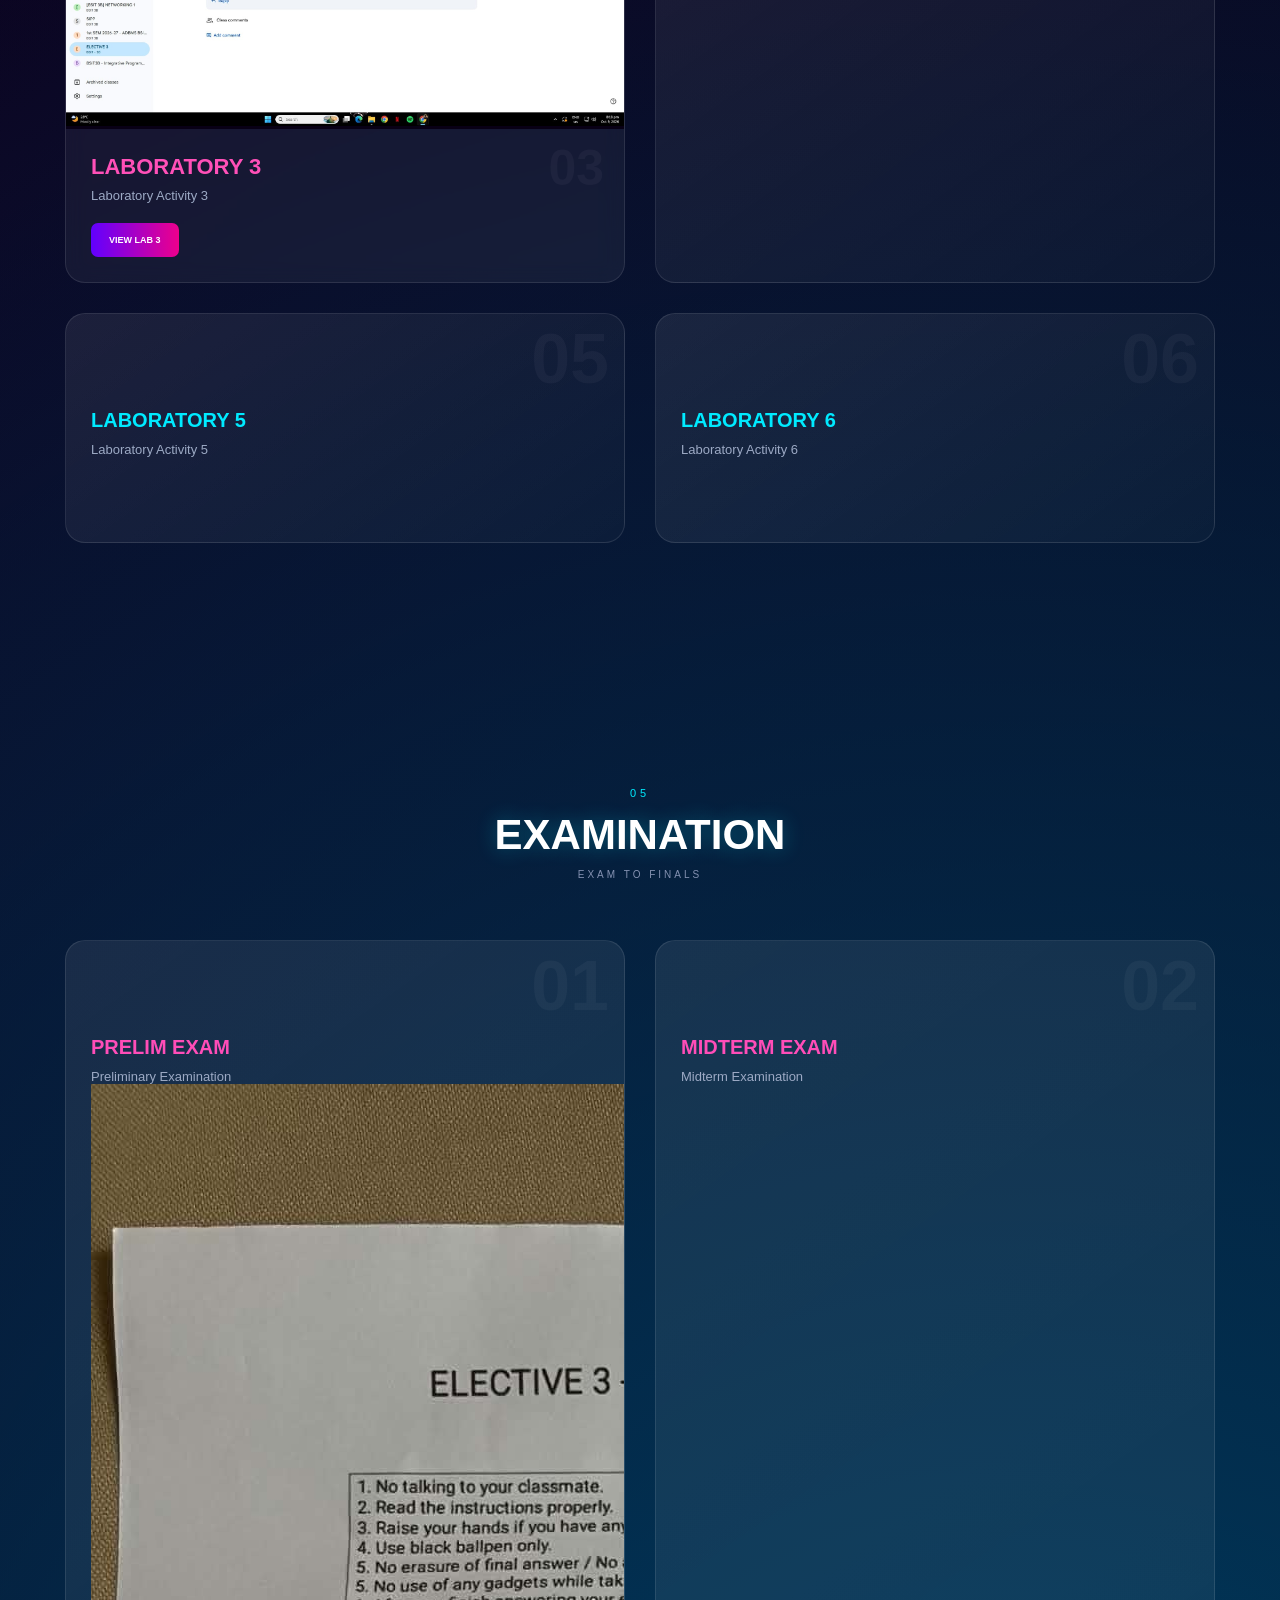
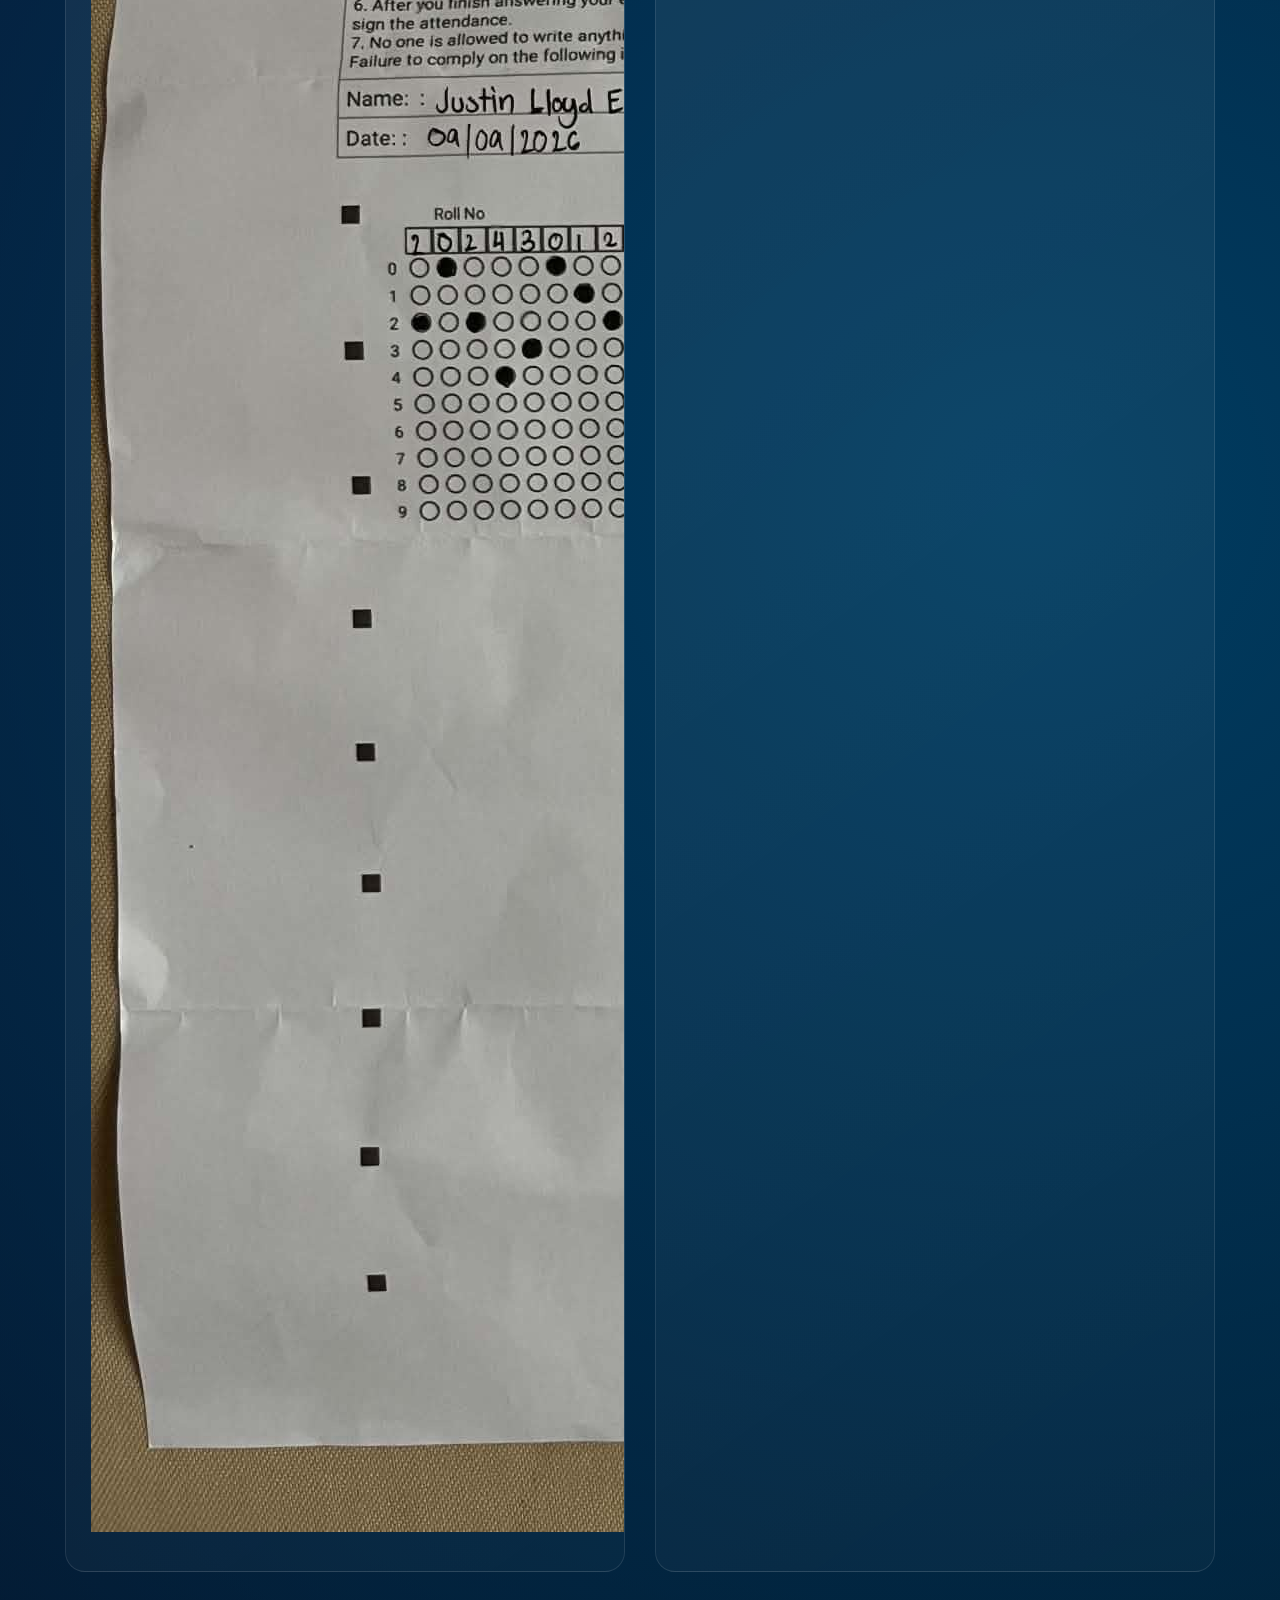
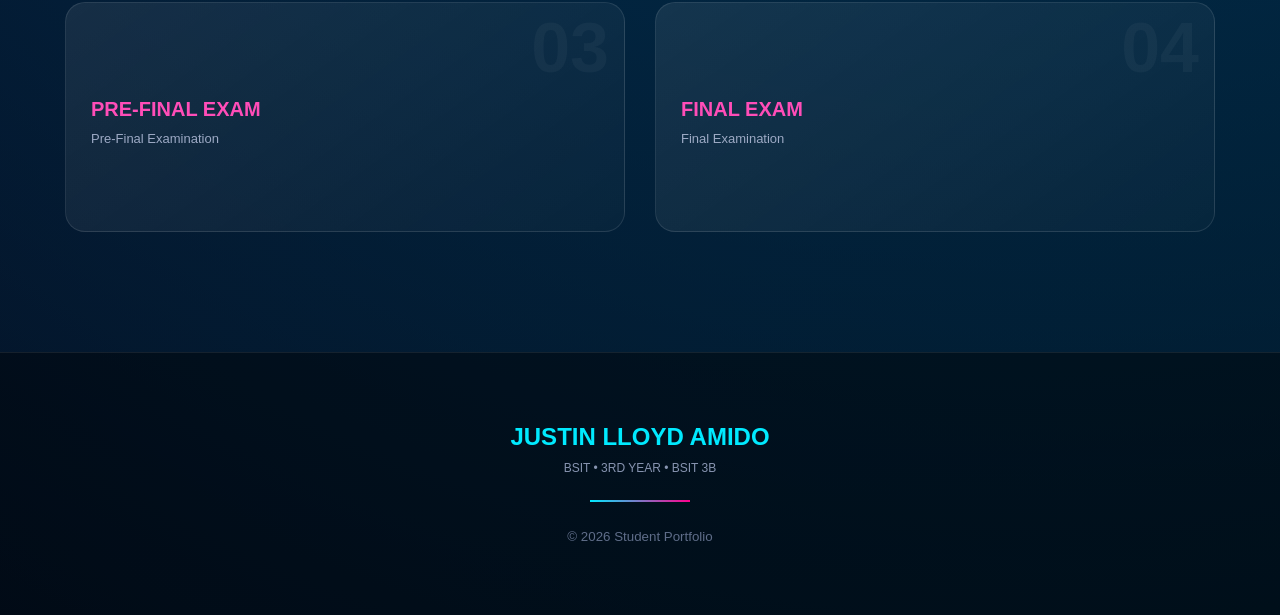
==== commit 02ca798e: "Add image for Preliminary Examination section" ====
--- a/index.html
+++ b/index.html
@@ -396,6 +396,10 @@
                 <div class="big-number">01</div>
                 <h3>PRELIM EXAM</h3>
                 <p>Preliminary Examination</p>
+
+                <img src="EXAM/PrelimExam.jpg"
+                    alt="Preliminary Examination"
+                    class="portfolio-file-image">
             </div>
 
             <!-- MIDTERM -->
@@ -470,4 +474,4 @@
     <script src="script.js"></script>
 
 </body>
-</html>+</html>
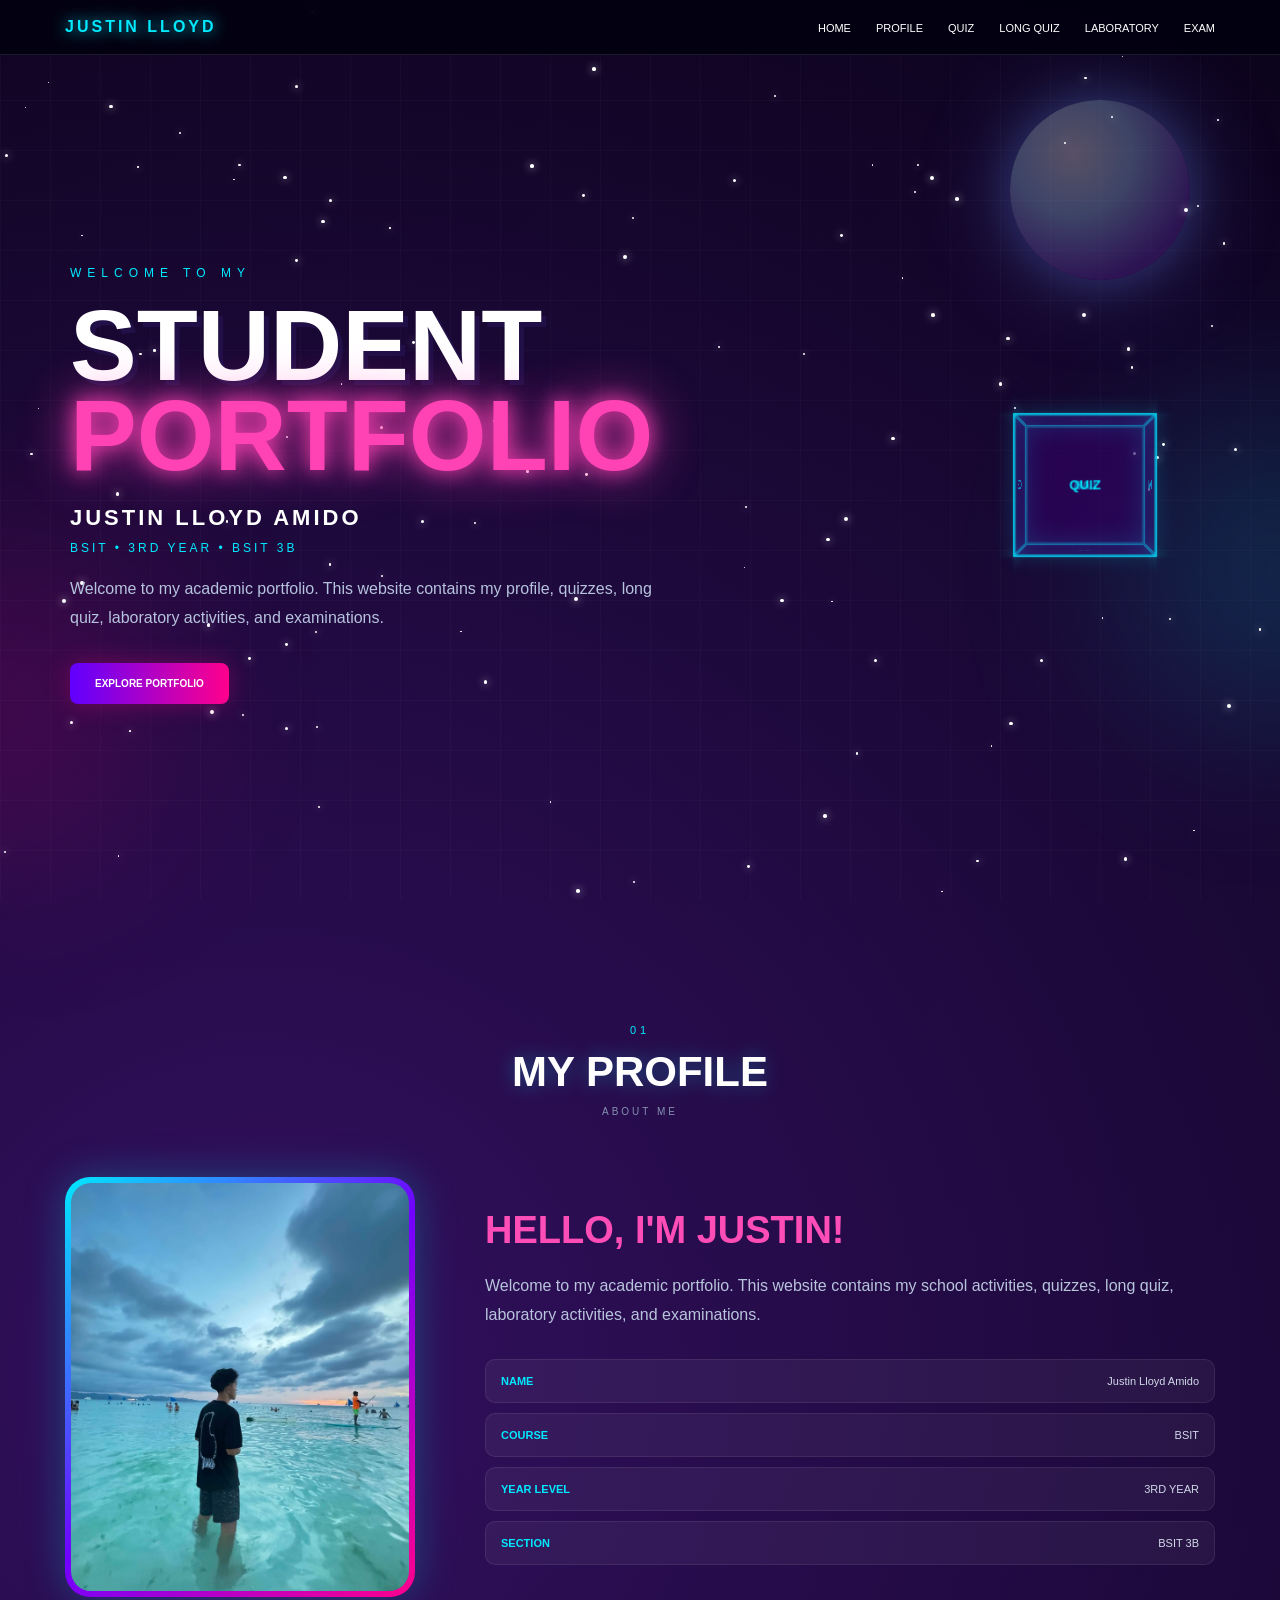
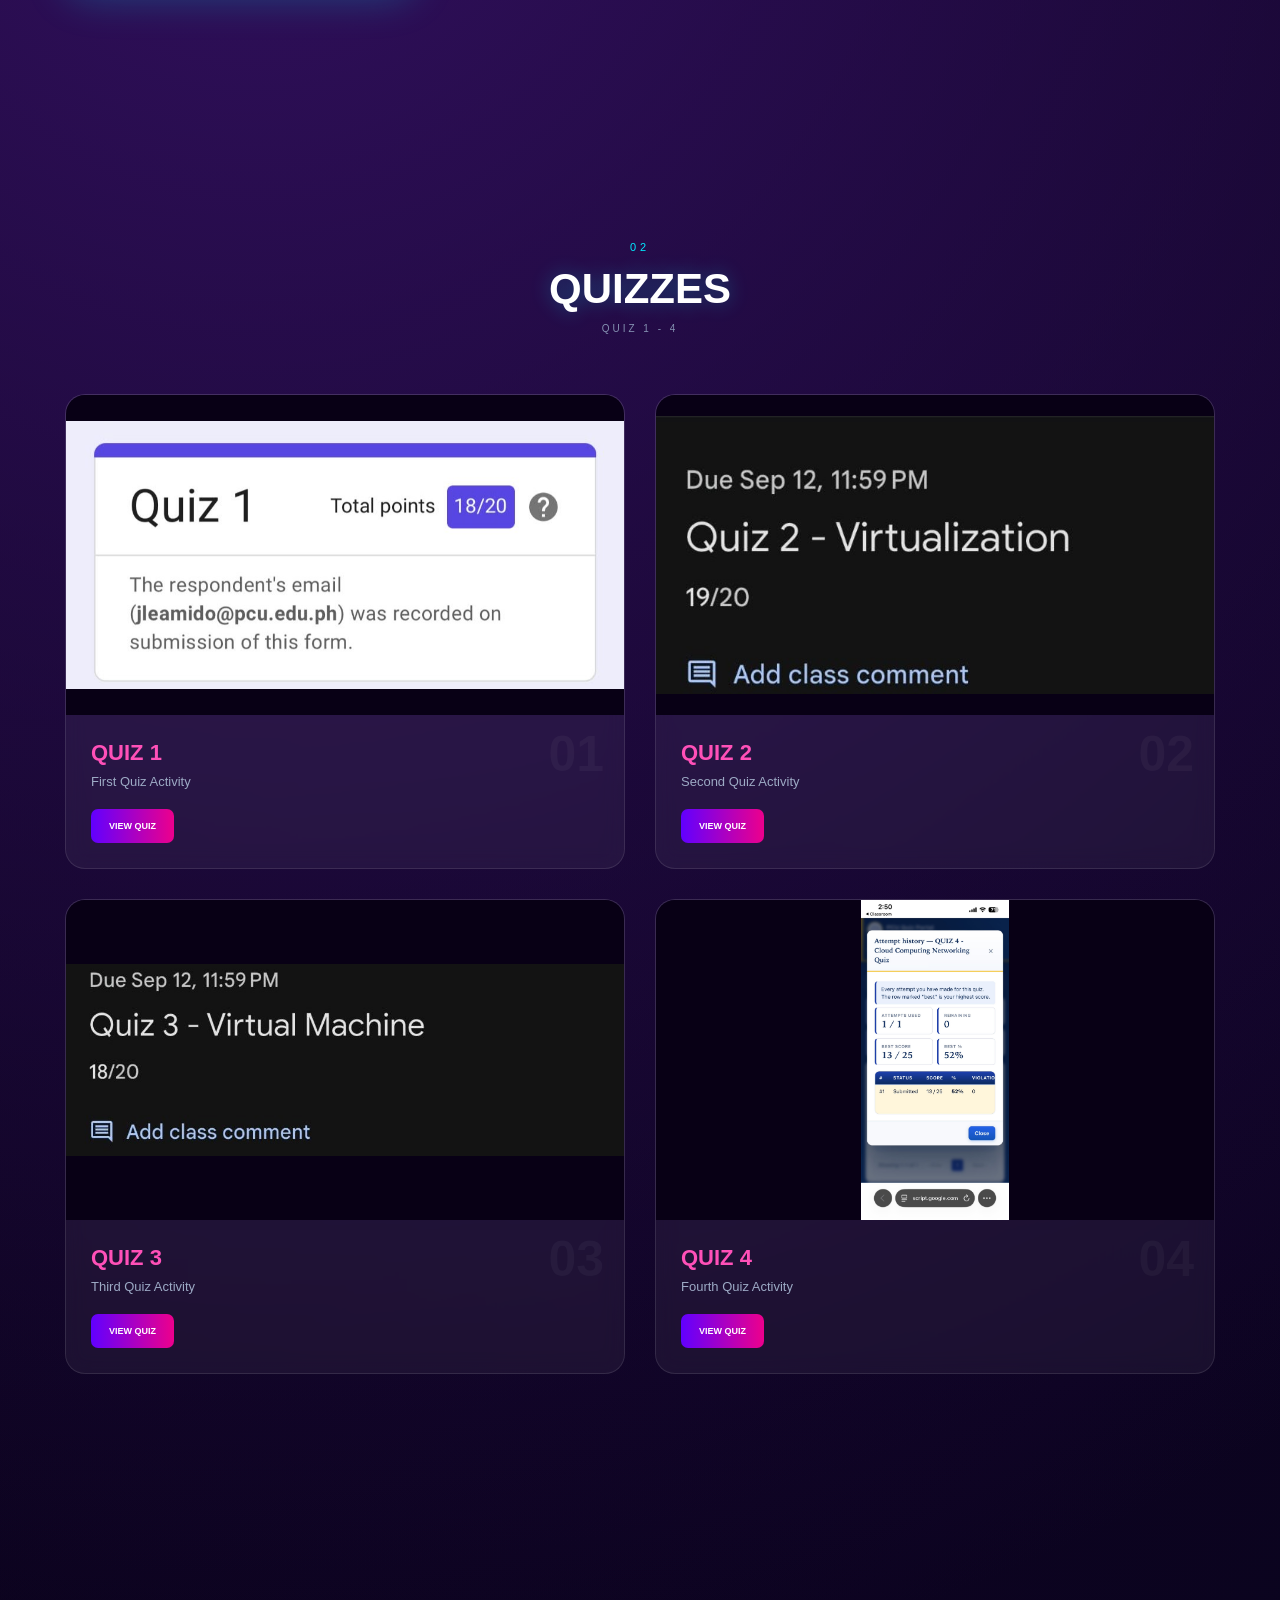
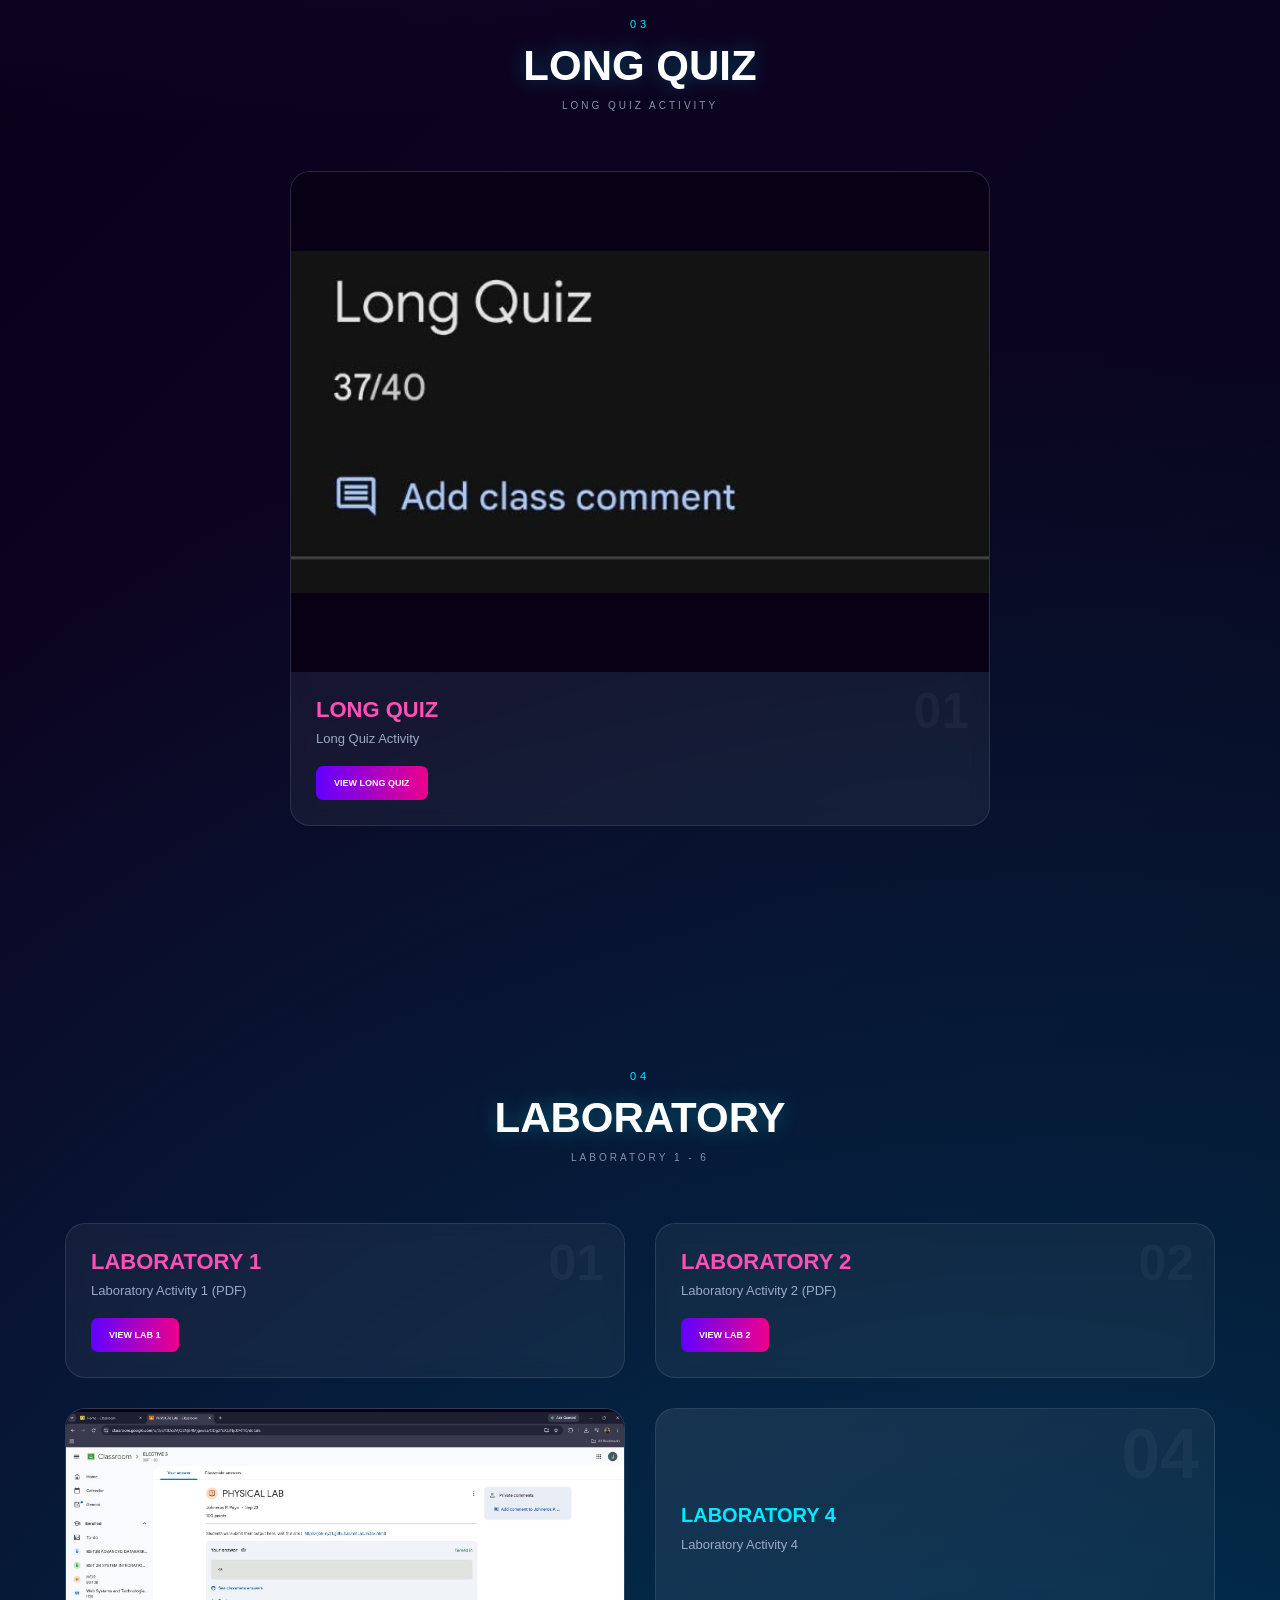
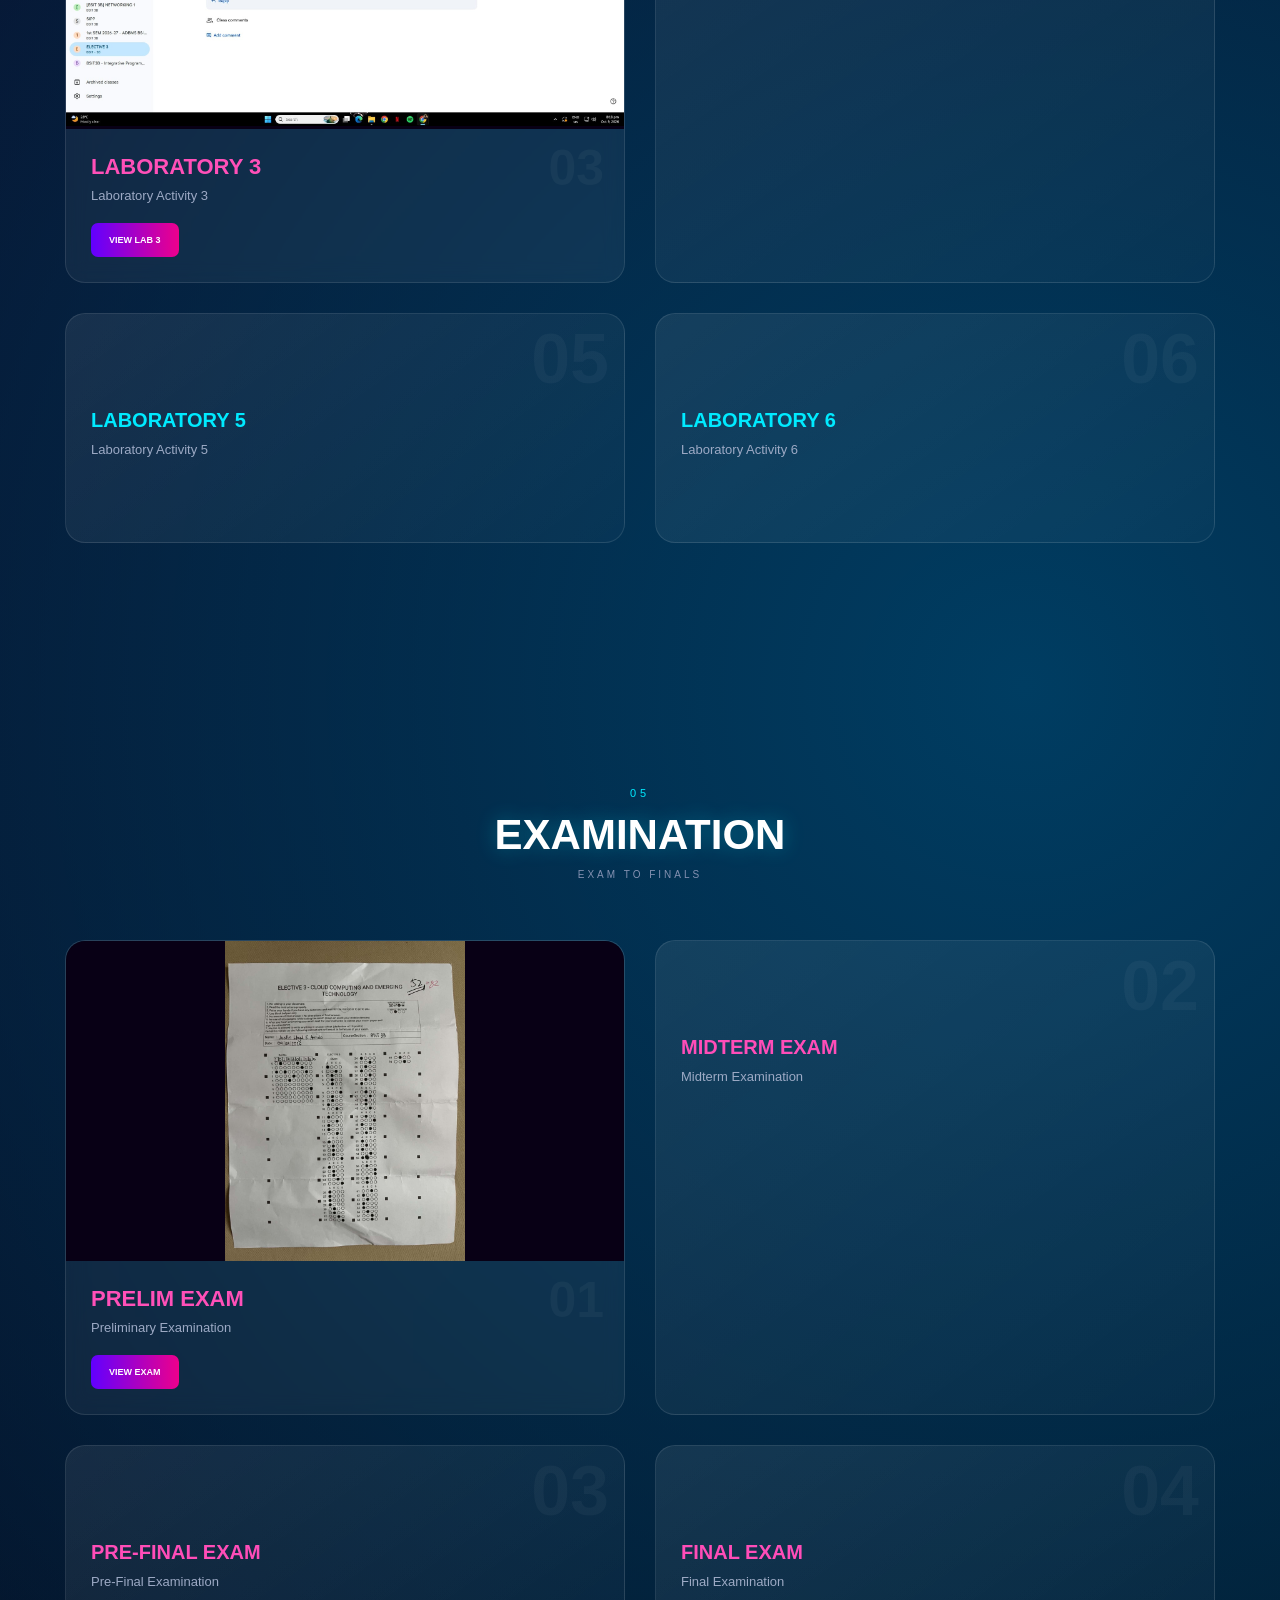
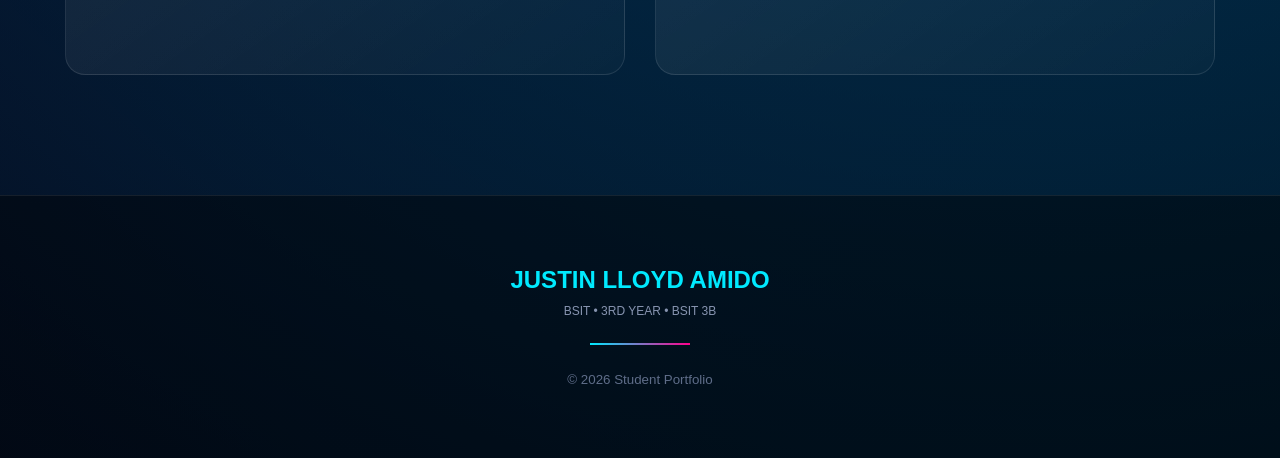
==== commit 718604f7: "Replace simple card with activity card for prelim exam" ====
--- a/index.html
+++ b/index.html
@@ -392,14 +392,29 @@
         <div class="activity-grid">
 
             <!-- PRELIM -->
-            <div class="simple-card exam">
-                <div class="big-number">01</div>
-                <h3>PRELIM EXAM</h3>
-                <p>Preliminary Examination</p>
-
-                <img src="EXAM/PrelimExam.jpg"
-                    alt="Preliminary Examination"
-                    class="portfolio-file-image">
+            <div class="activity-card">
+                <div class="image-container">
+                    <img
+                        src="EXAM/PrelimExam.jpg"
+                        alt="Prelim Exam"
+                        onclick="showImage(this)"
+                    > 
+                </div>
+
+                <div class="activity-content">
+                    <span class="activity-number">01</span>
+                    <h3>PRELIM EXAM</h3>
+                    <p>Preliminary Examination</p>
+                        
+                    <button
+                    
+                        type="button"
+                        onclick"openImage('EXAM/PrelimExam.jpg', 'PRELIM EXAM')"
+                    >
+                        VIEW EXAM 
+                    </button>
+                </div>
+                        
             </div>
 
             <!-- MIDTERM -->
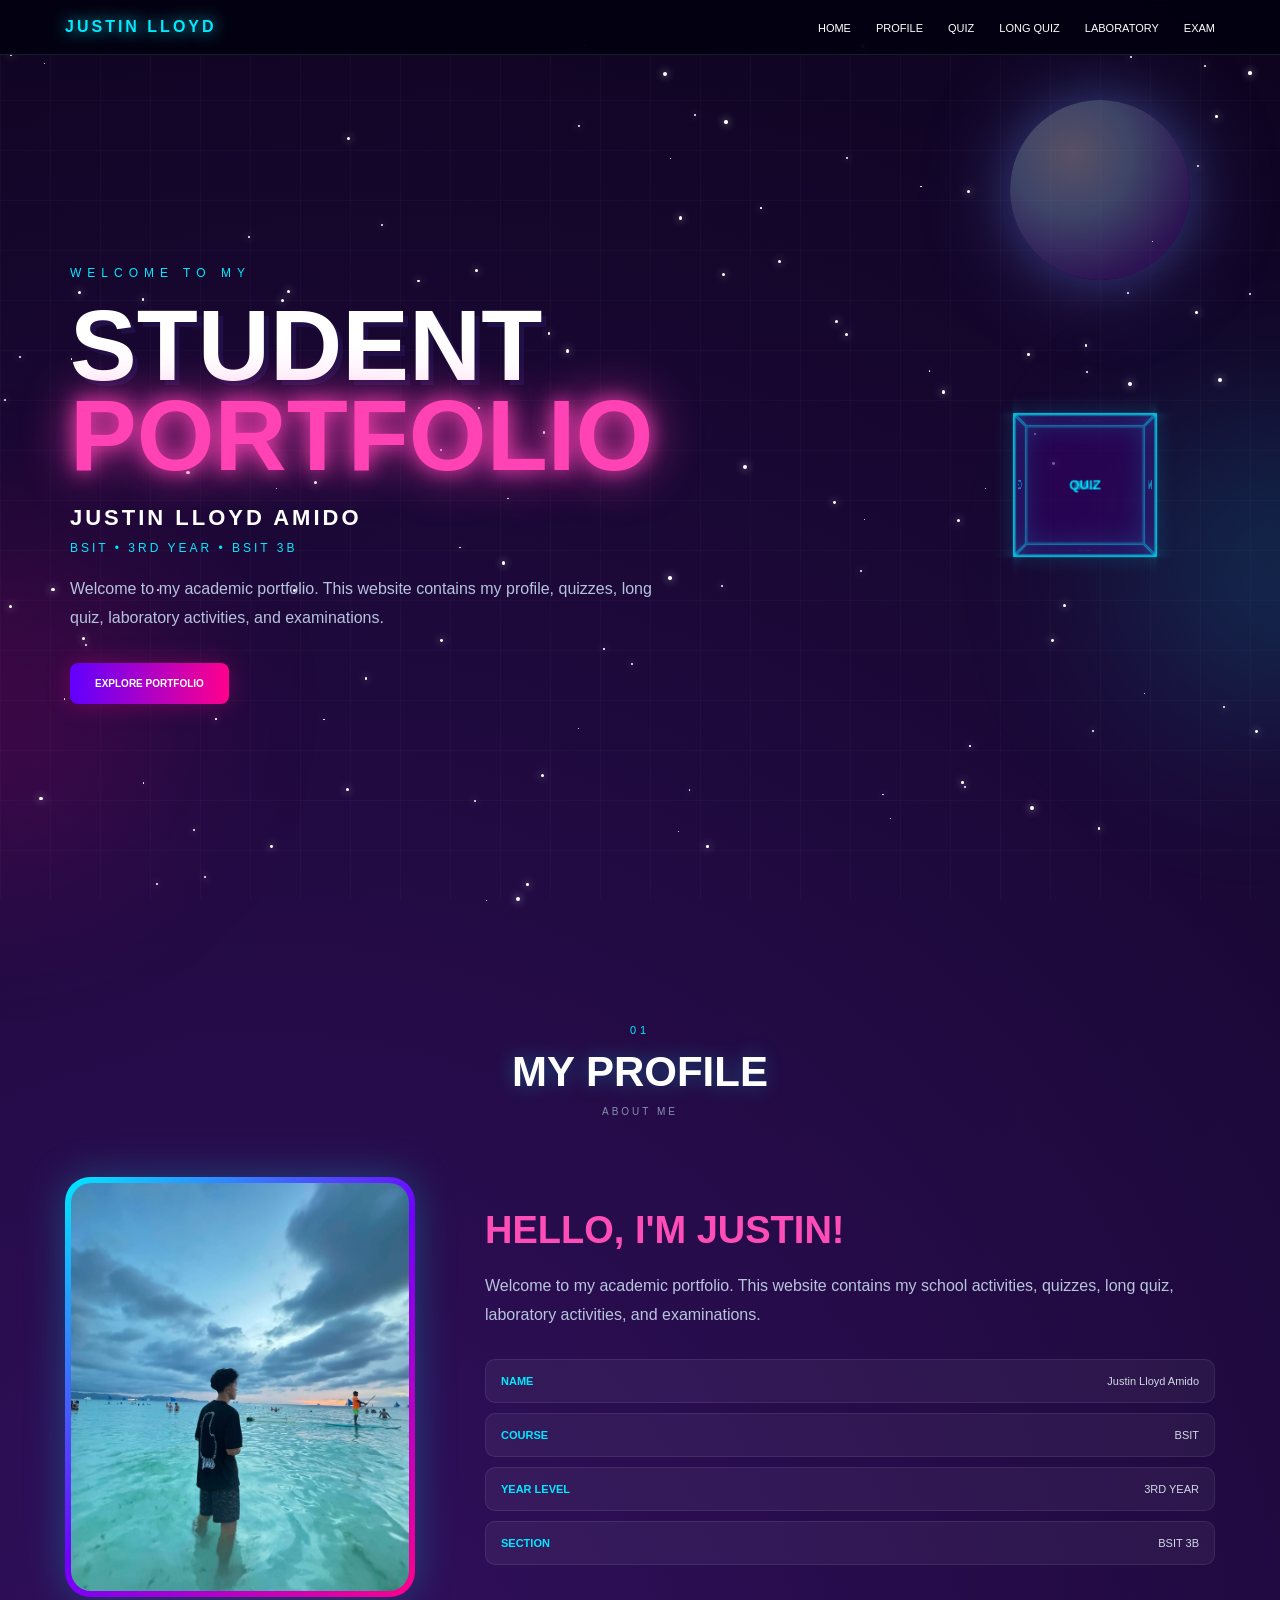
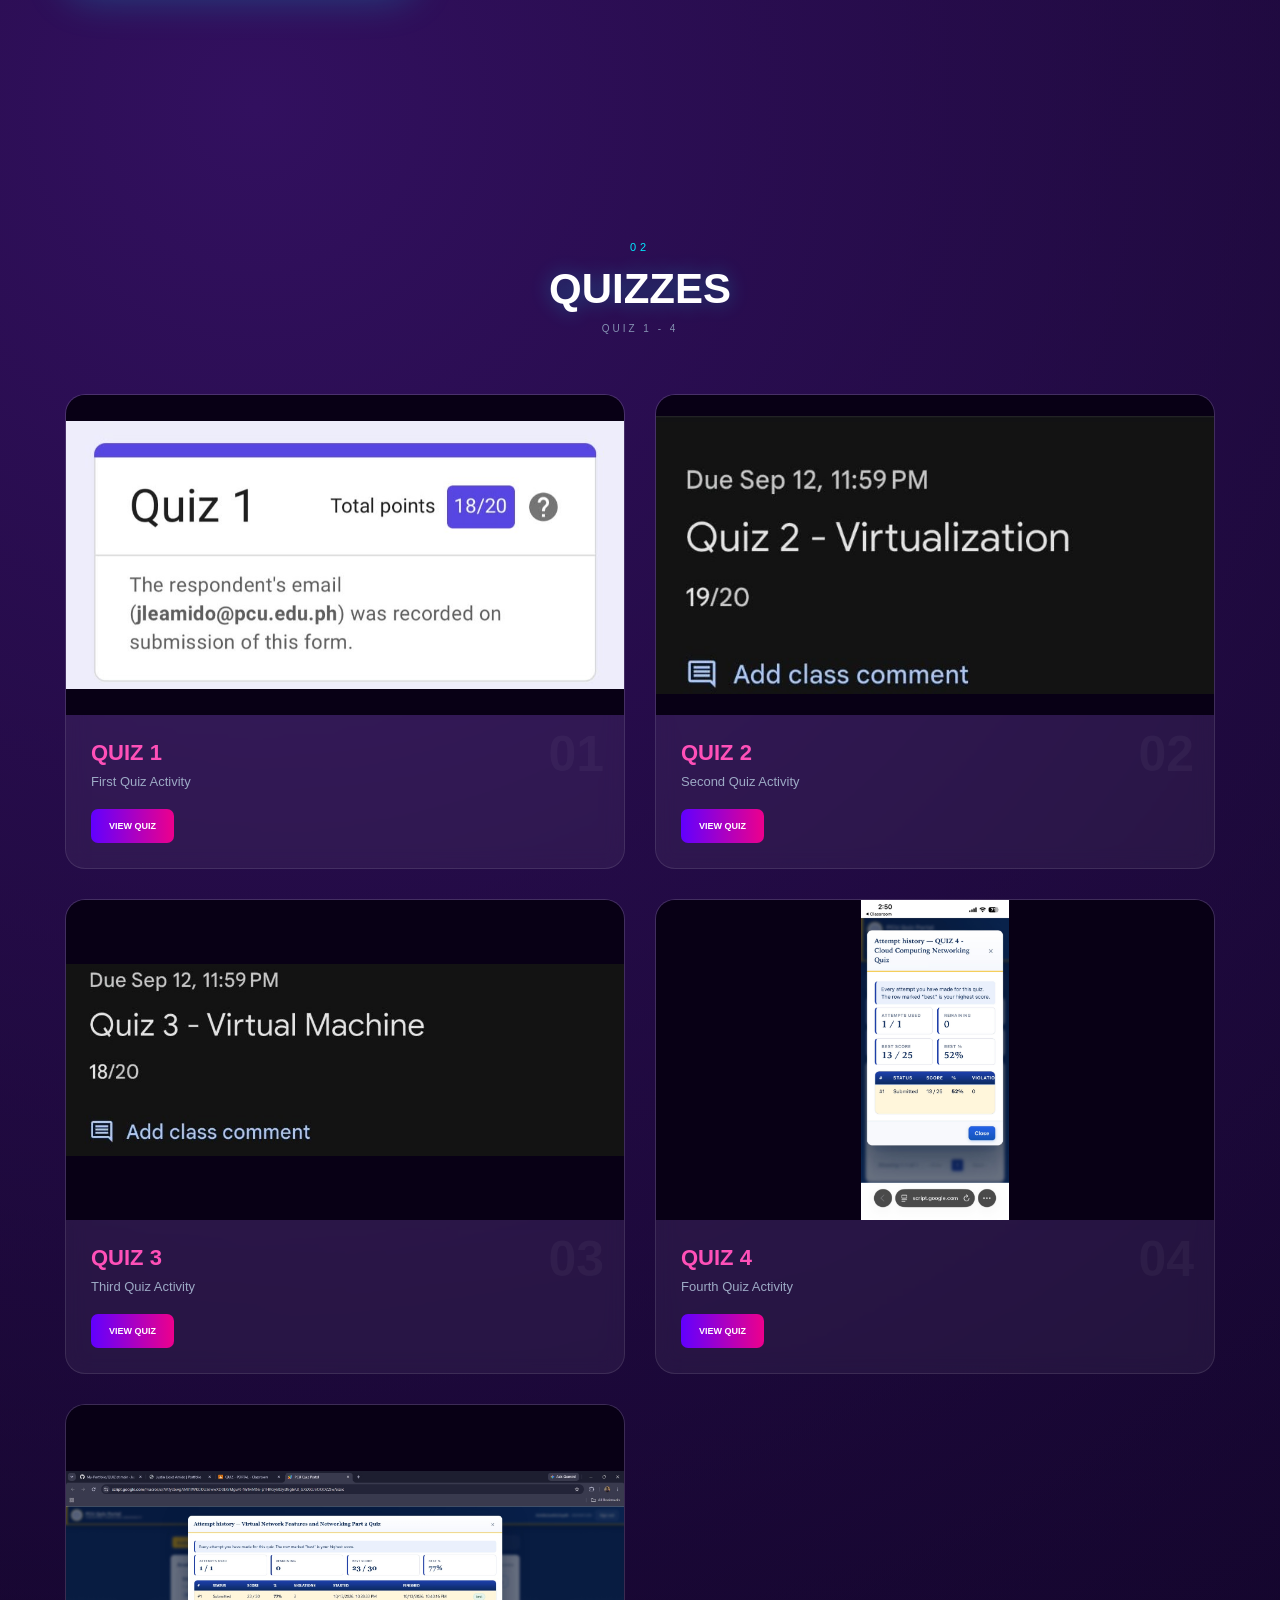
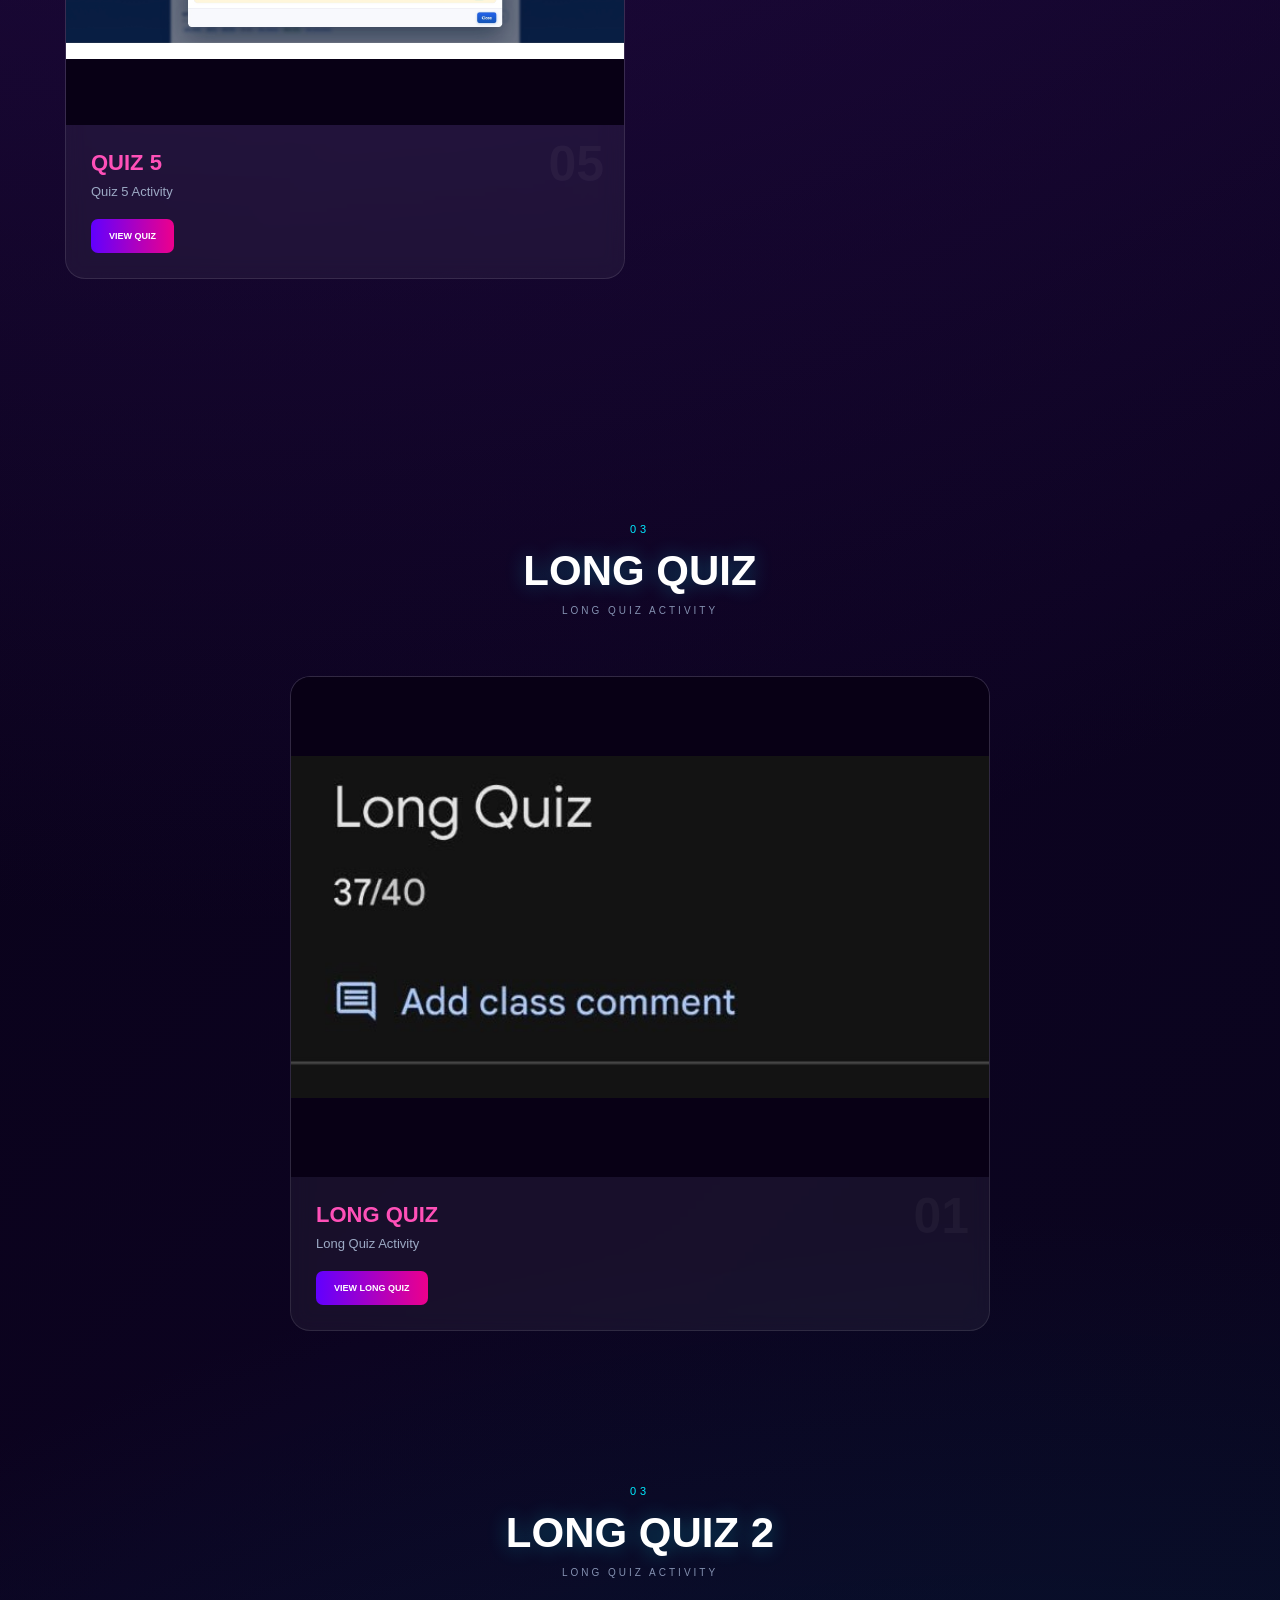
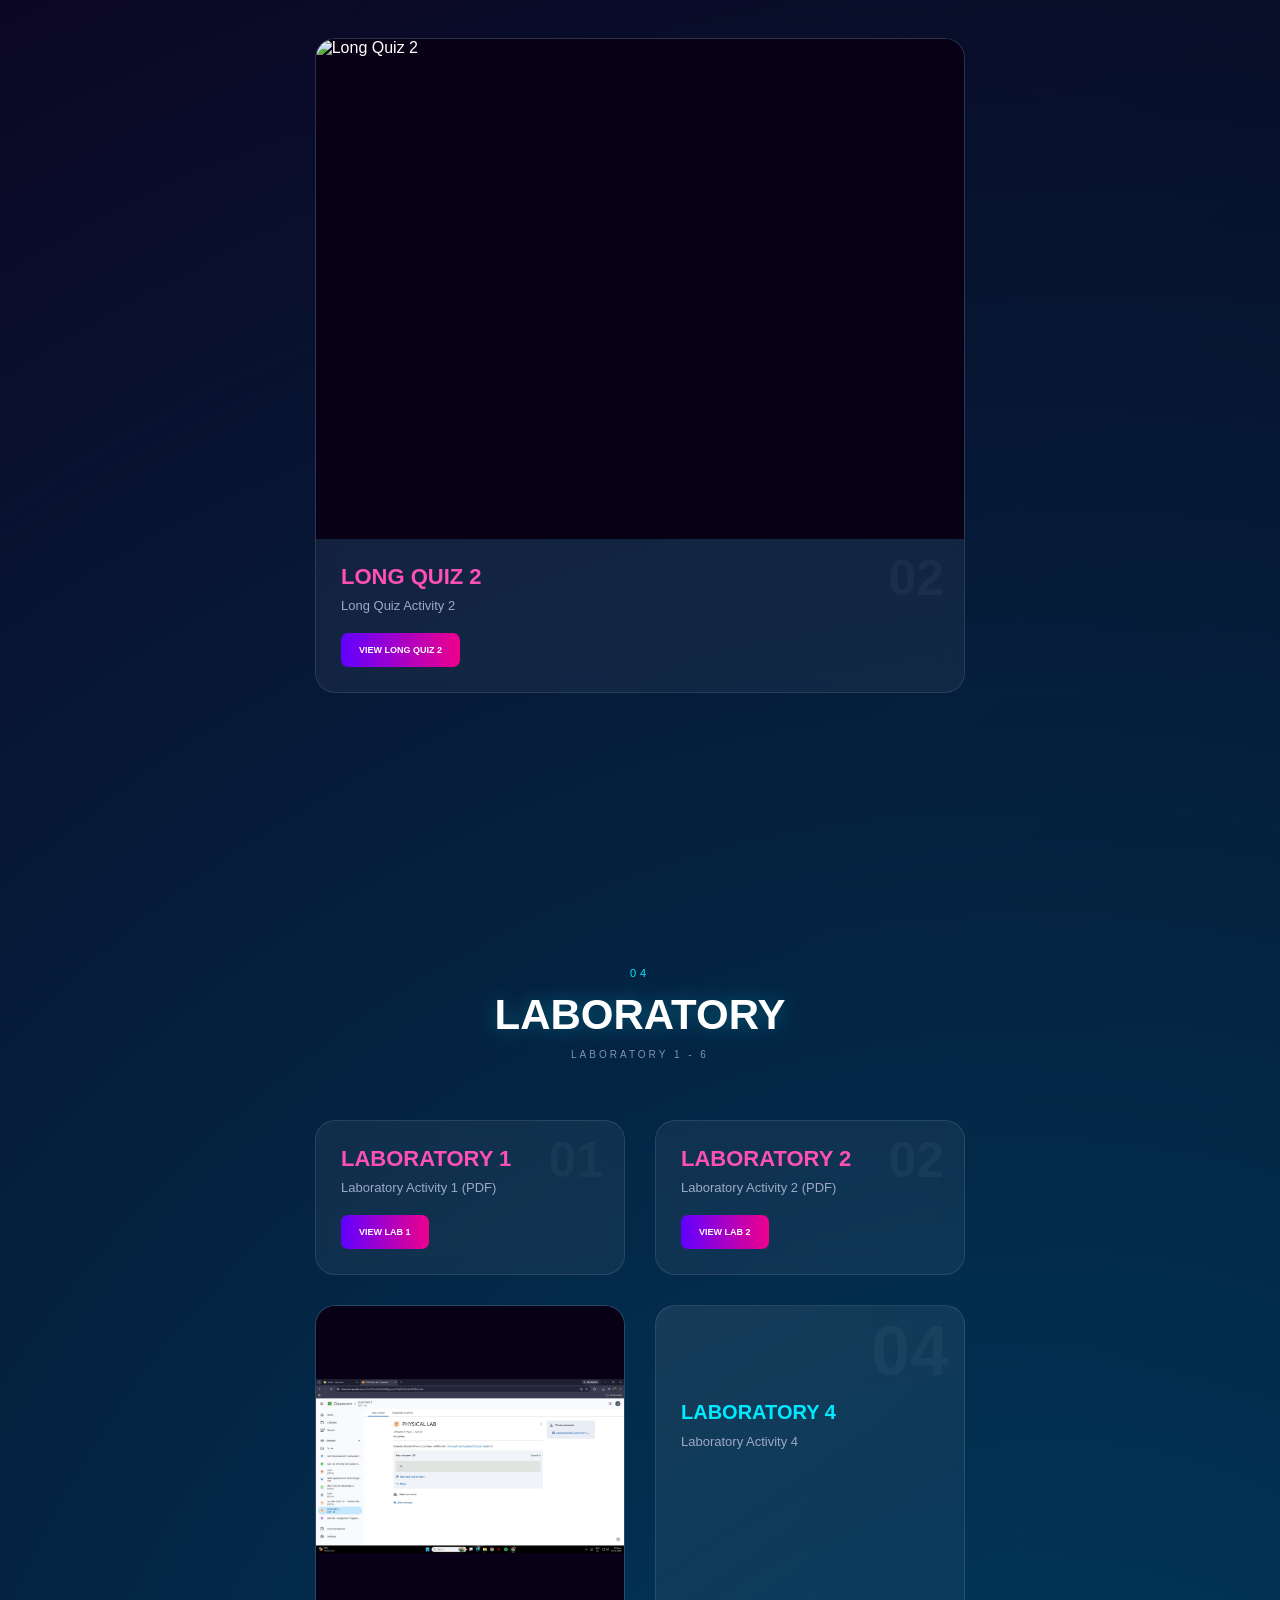
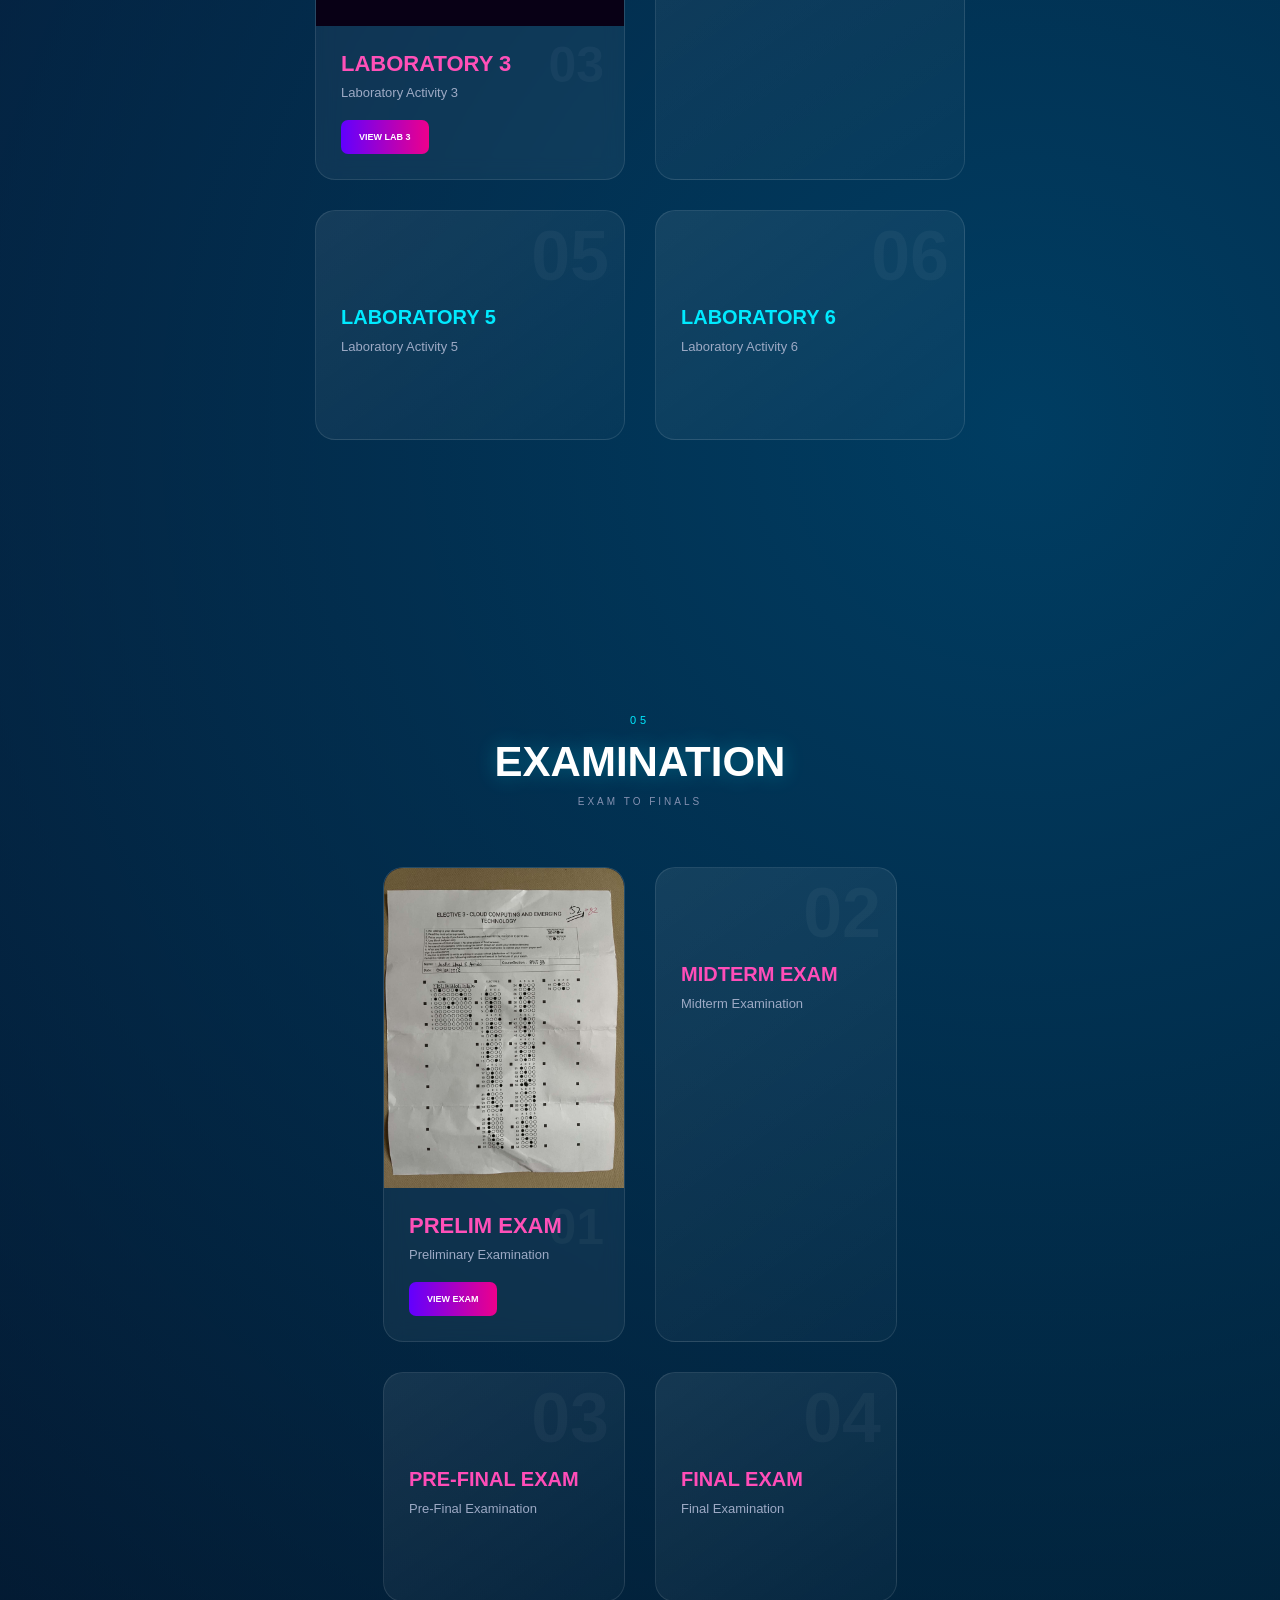
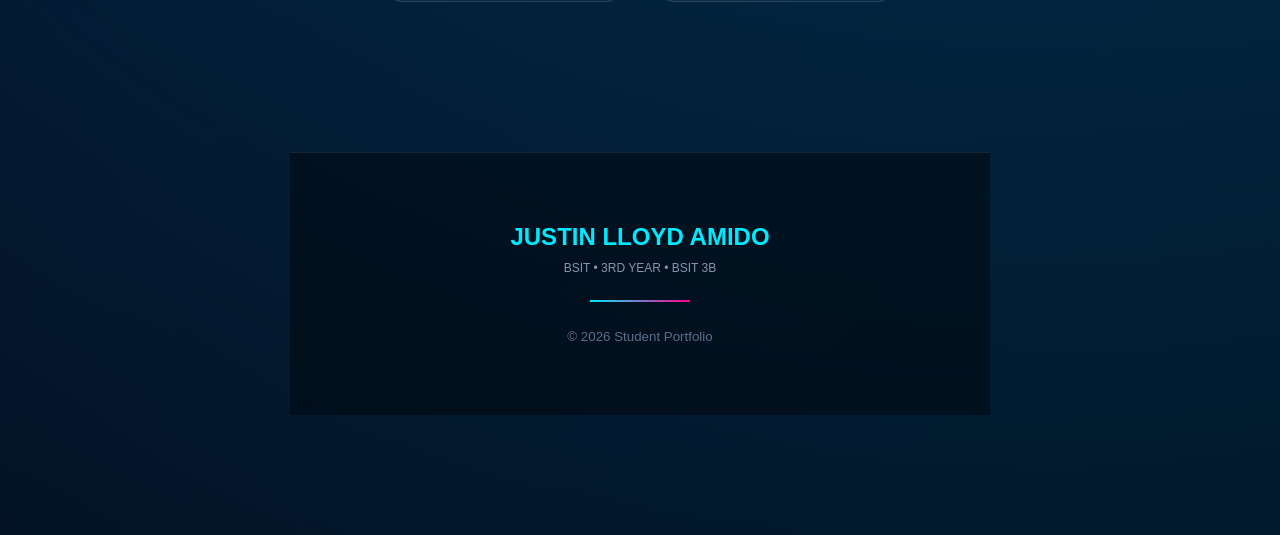
==== commit f73efaa8: "Add Quiz 5 and Long Quiz 2" ====
--- a/index.html
+++ b/index.html
@@ -242,6 +242,31 @@
                 </div>
             </div>
 
+            <!-- QUIZ 5 -->
+            <div class="activity-card">
+
+                <div class="image-container">
+                    <img
+                        src="QUIZ/QUIZ5.jpg"
+                        alt="Quiz 5"
+                        onclick="showImage(this)"
+                    >
+                </div>
+
+                <div class="activity-content">
+                    <span class="activity-number">05</span>
+                    <h3>QUIZ 5</h3>
+                    <p>Quiz 5 Activity</p>
+
+                    <button
+                        type="button"
+                        onclick="openImage('QUIZ/QUIZ5.jpg', 'QUIZ 5')"
+                    >
+                        VIEW QUIZ
+                    </button>
+                </div>
+            </div>
+
         </div>
     </section>
 
@@ -276,6 +301,41 @@
                         onclick="openImage('QUIZ/LONG QUIZ.jpg', 'LONG QUIZ')"
                     >
                         VIEW LONG QUIZ
+                    </button>
+                </div>
+            </div>
+
+            <!-- LONG QUIZ 2 -->
+    <section id="longquiz" class="section">
+
+        <div class="section-title">
+            <span>03</span>
+            <h2>LONG QUIZ 2</h2>
+            <p>LONG QUIZ ACTIVITY</p>
+        </div>
+           
+        <div class="activity-grid long-grid">
+
+            <div class="activity-card">
+
+                <div class="image-container long-image">
+                    <img
+                        src="QUIZ/LONG QUIZ2.jpg"
+                        alt="Long Quiz 2"
+                        onclick="showImage(this)"
+                    >
+                </div>
+
+                <div class="activity-content">
+                    <span class="activity-number">02</span>
+                    <h3>LONG QUIZ 2</h3>
+                    <p>Long Quiz Activity 2</p>
+
+                    <button
+                        type="button"
+                        onclick="openImage('QUIZ/LONG QUIZ2.jpg', 'LONG QUIZ 2')"
+                    >
+                        VIEW LONG QUIZ 2
                     </button>
                 </div>
             </div>
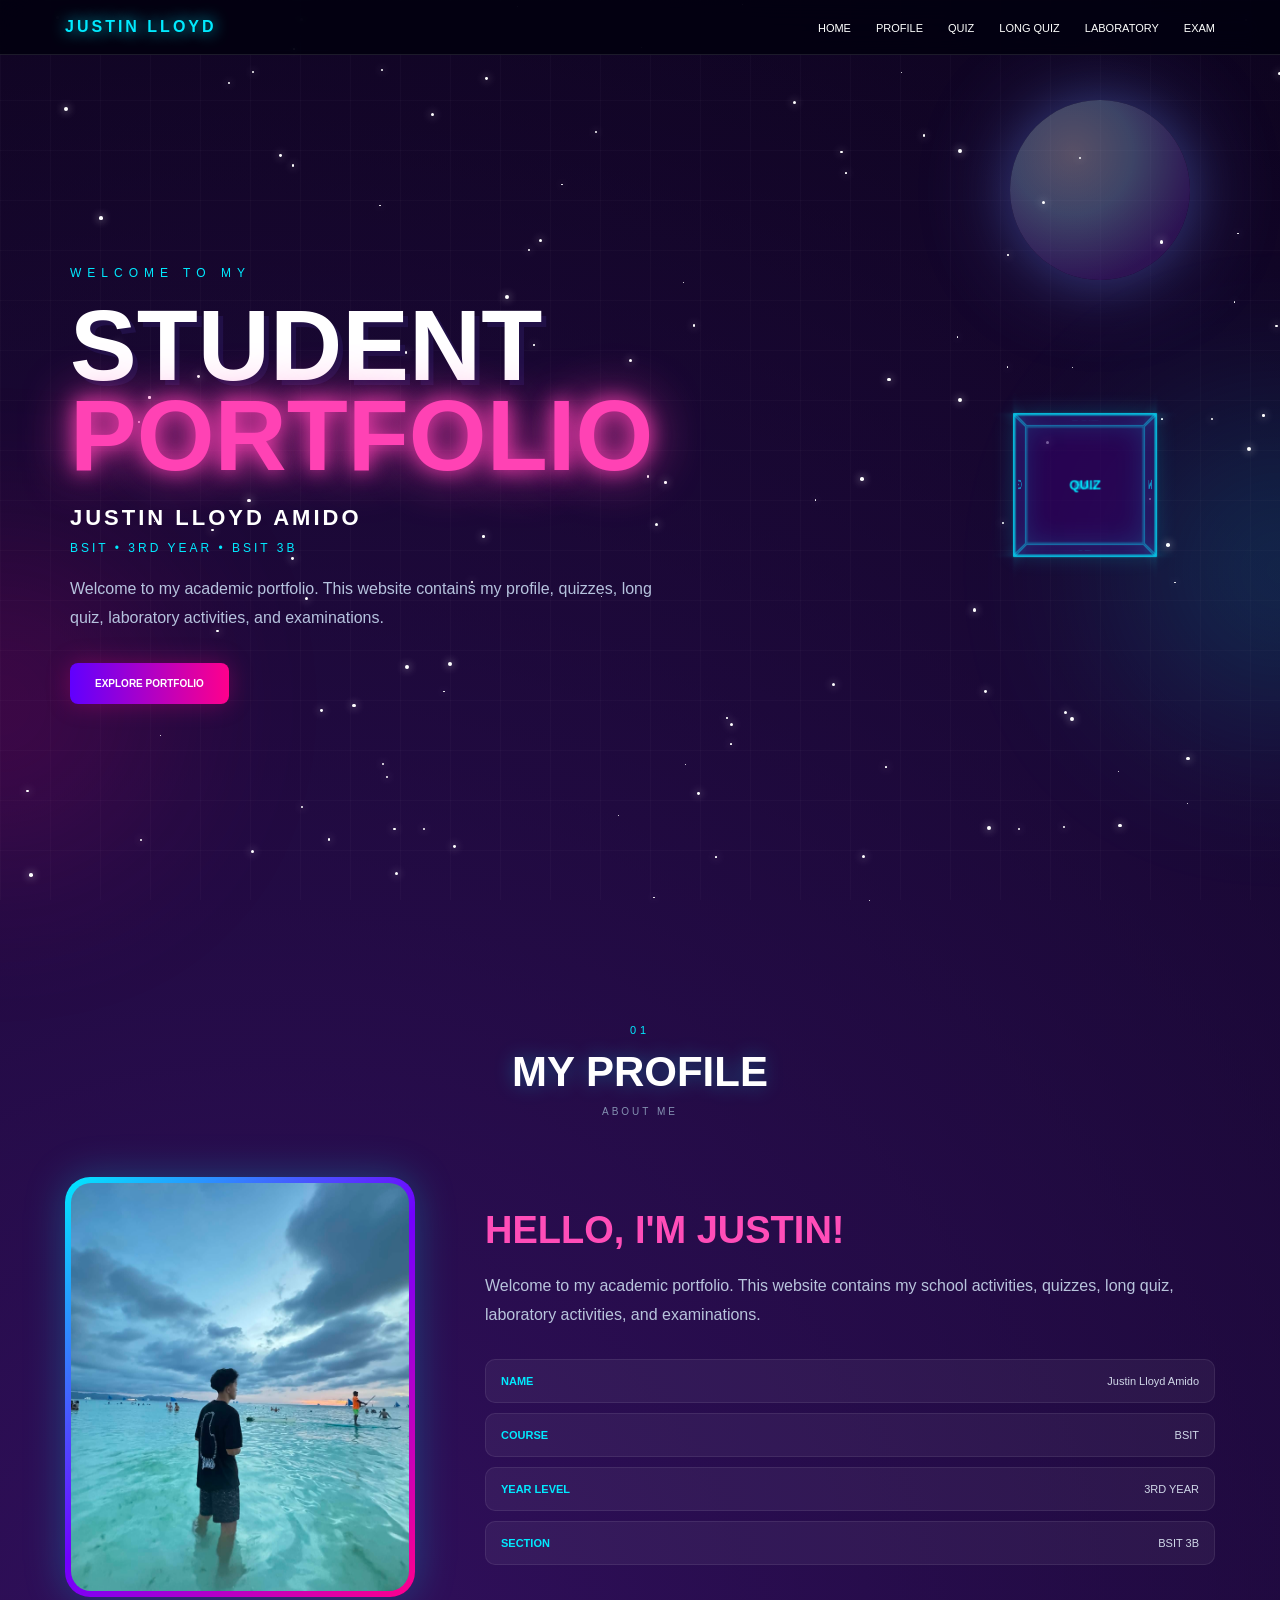
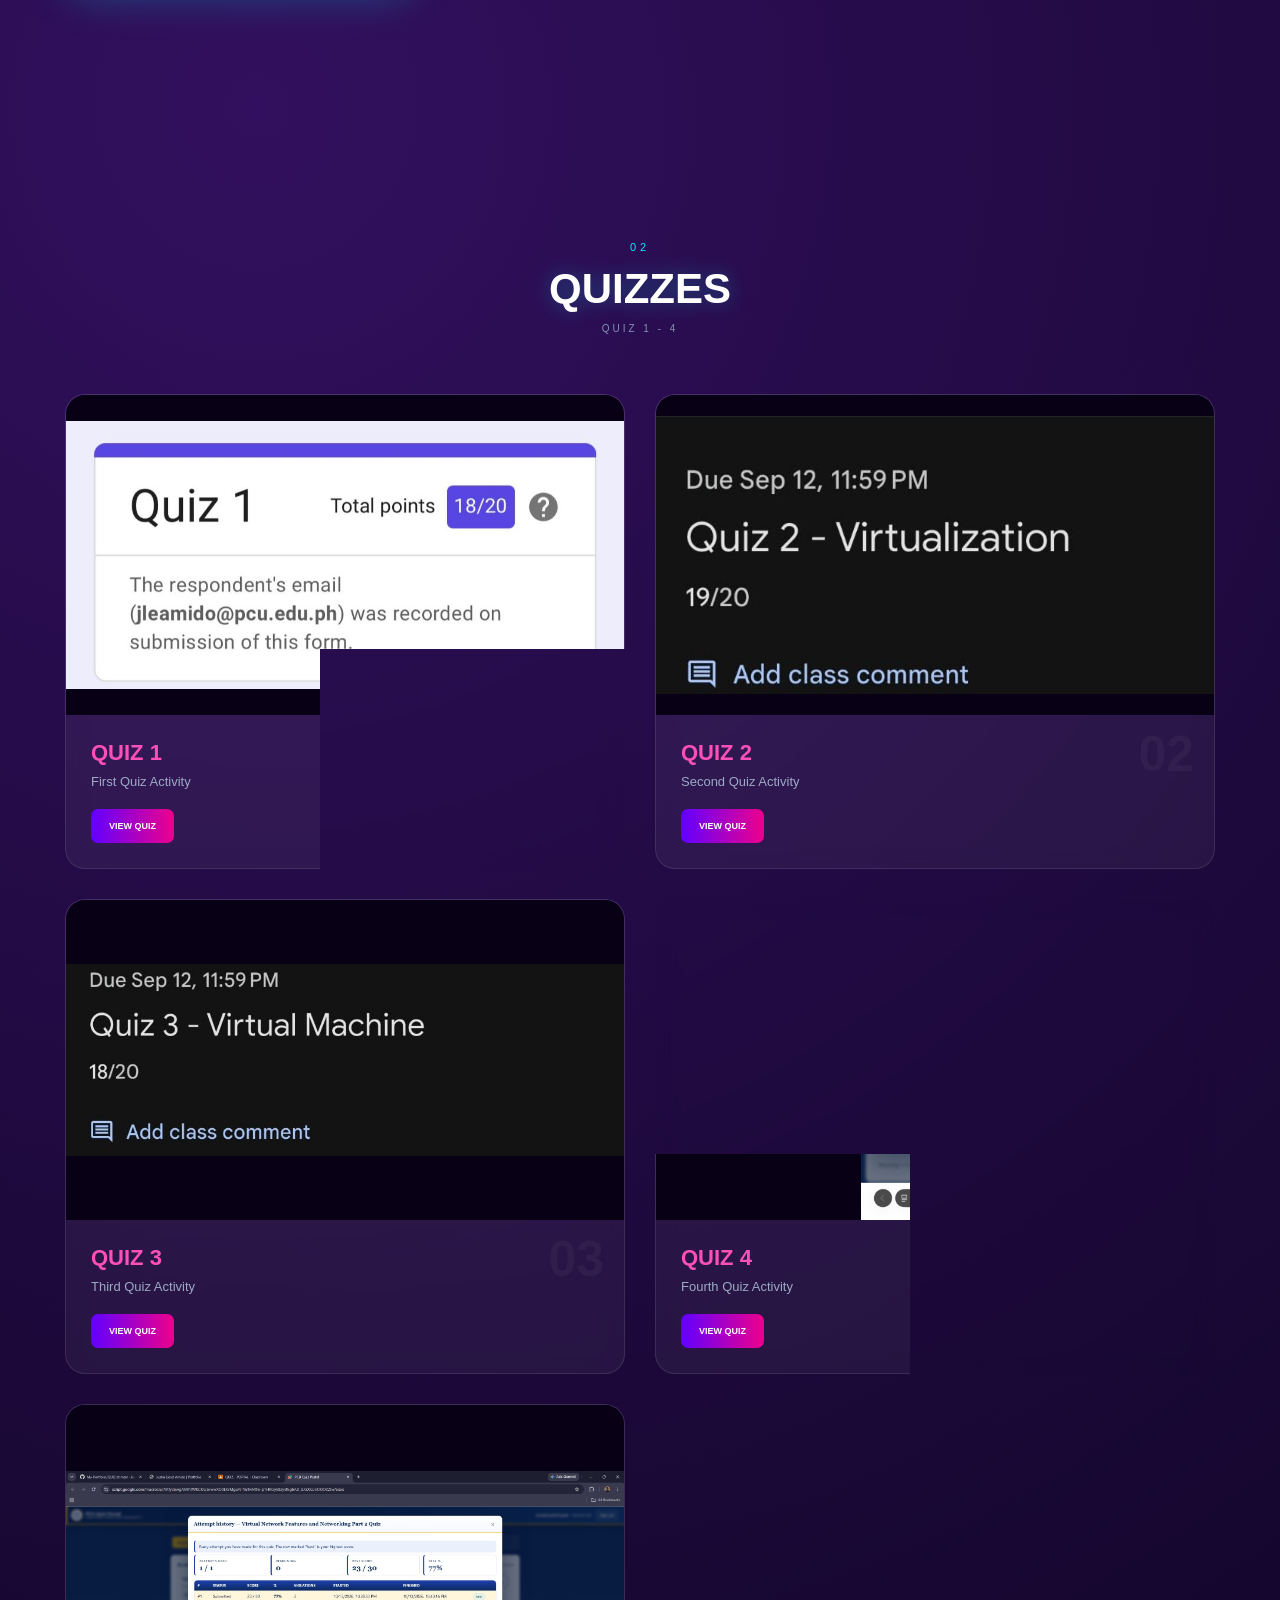
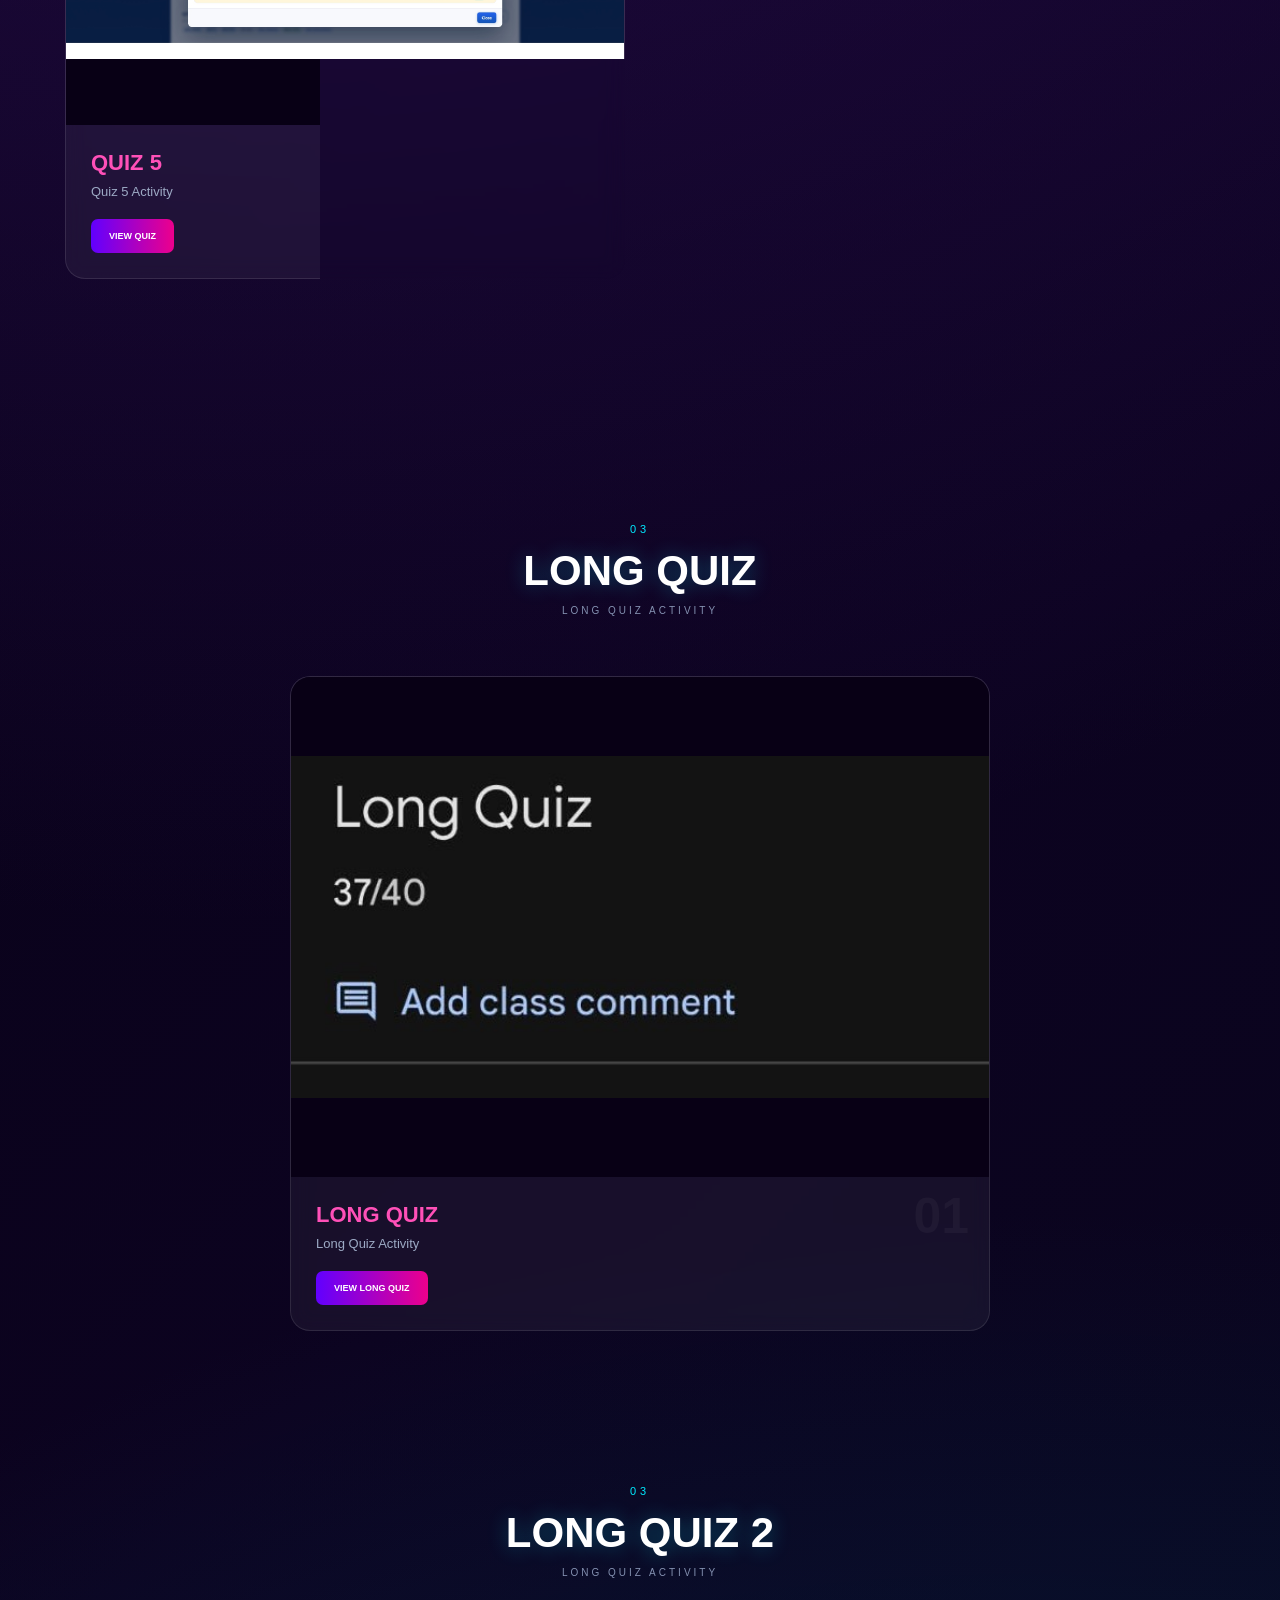
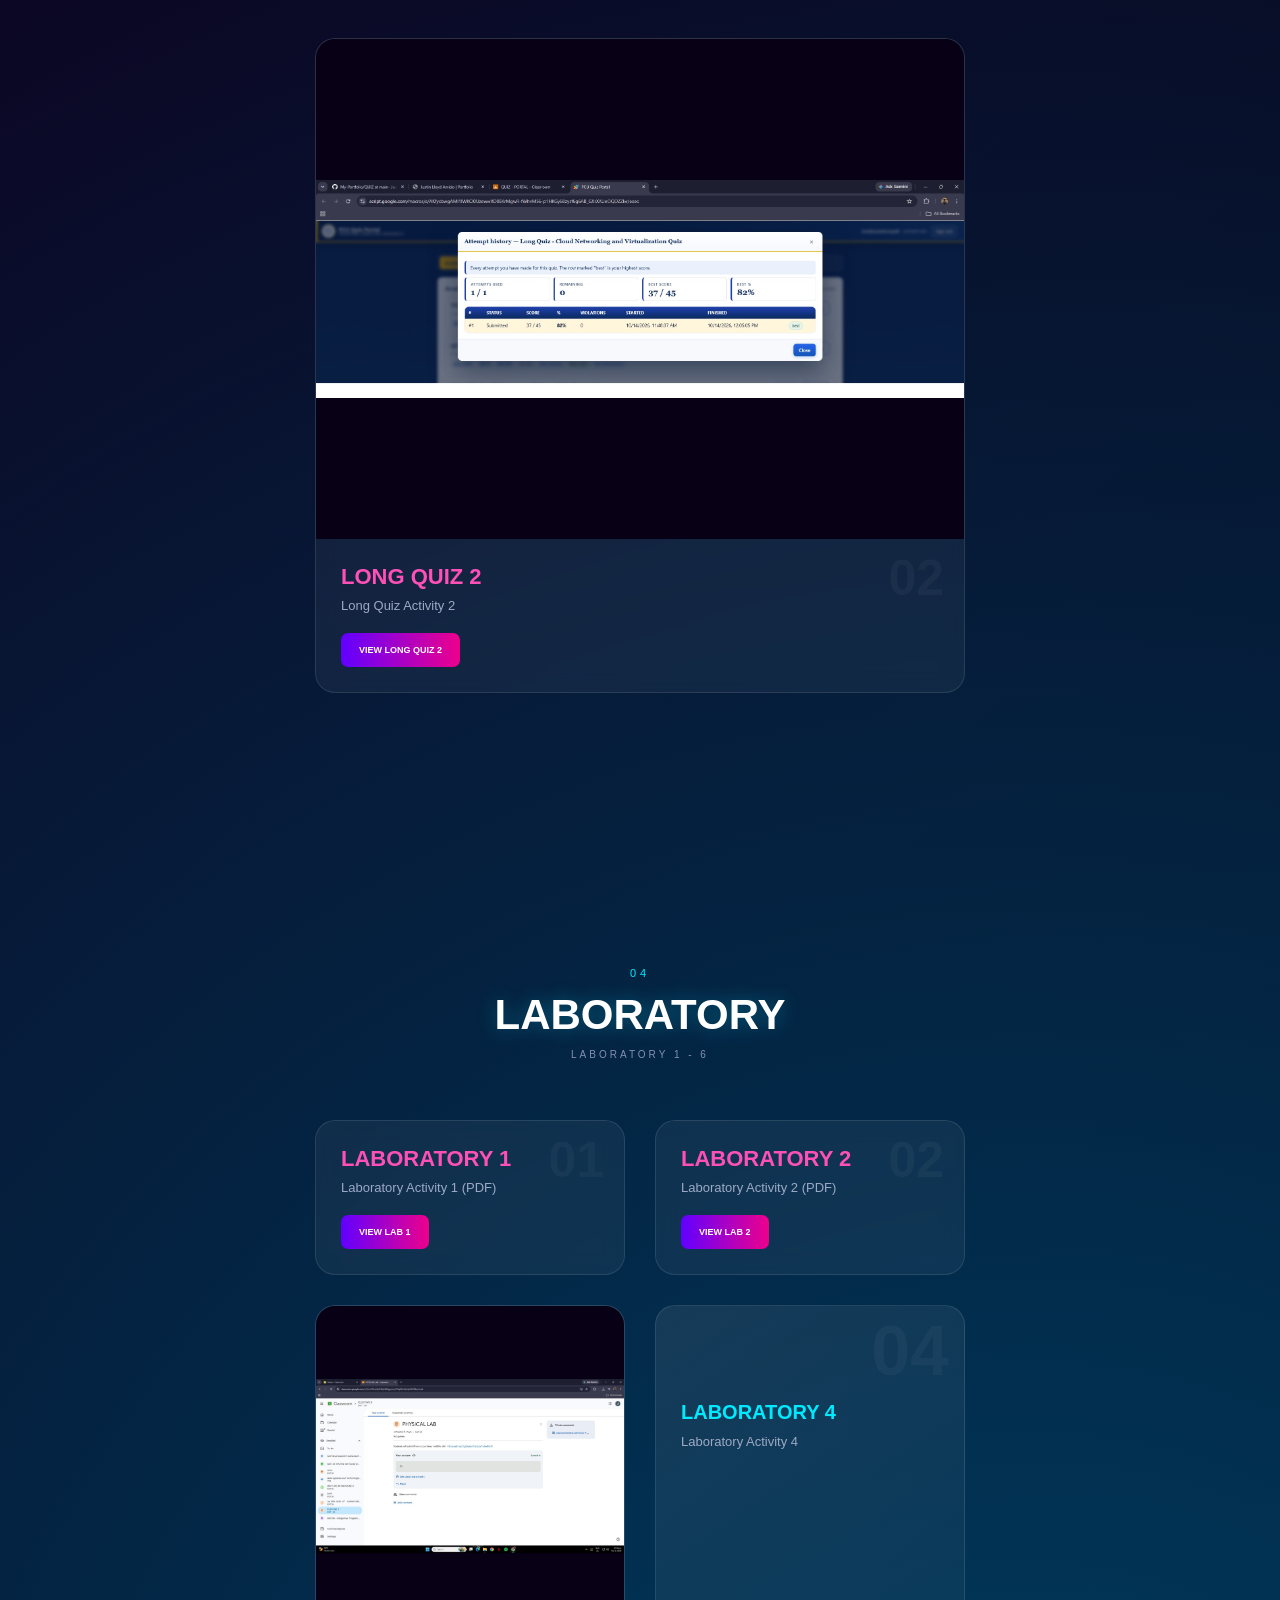
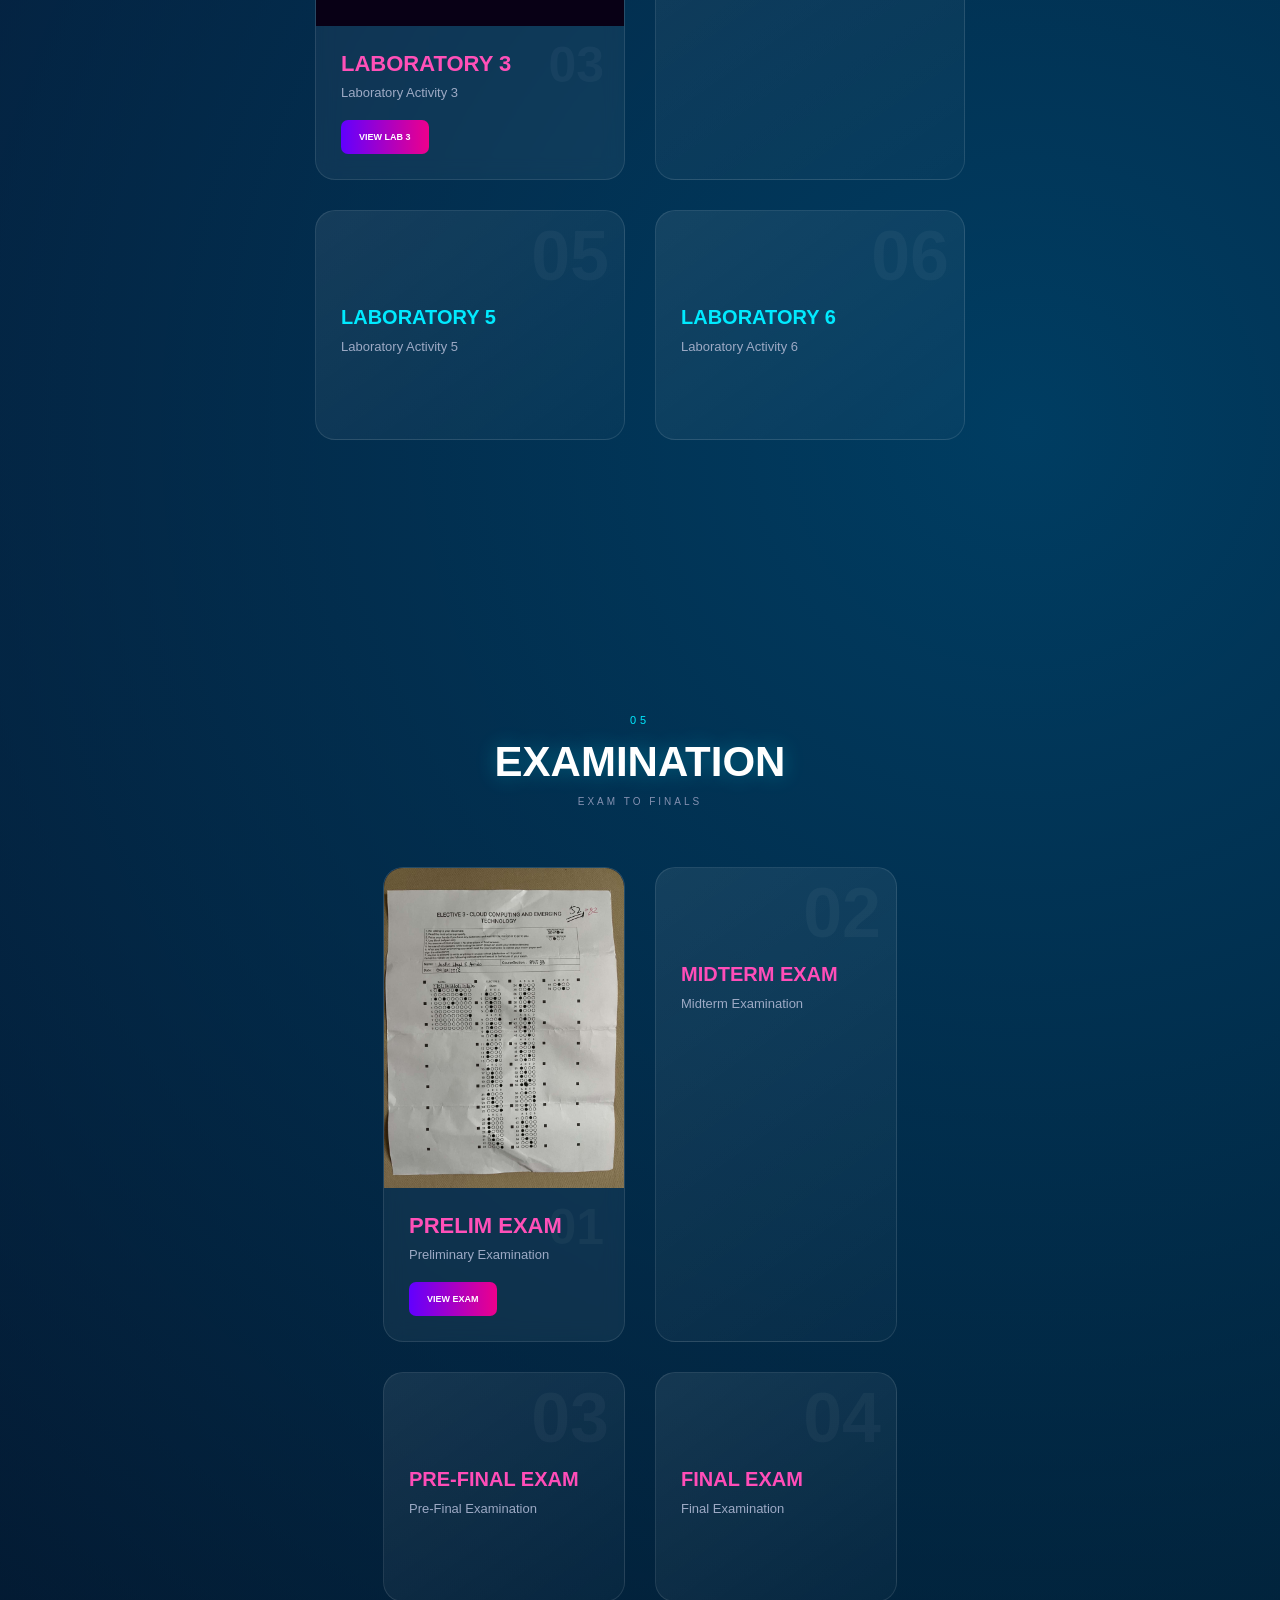
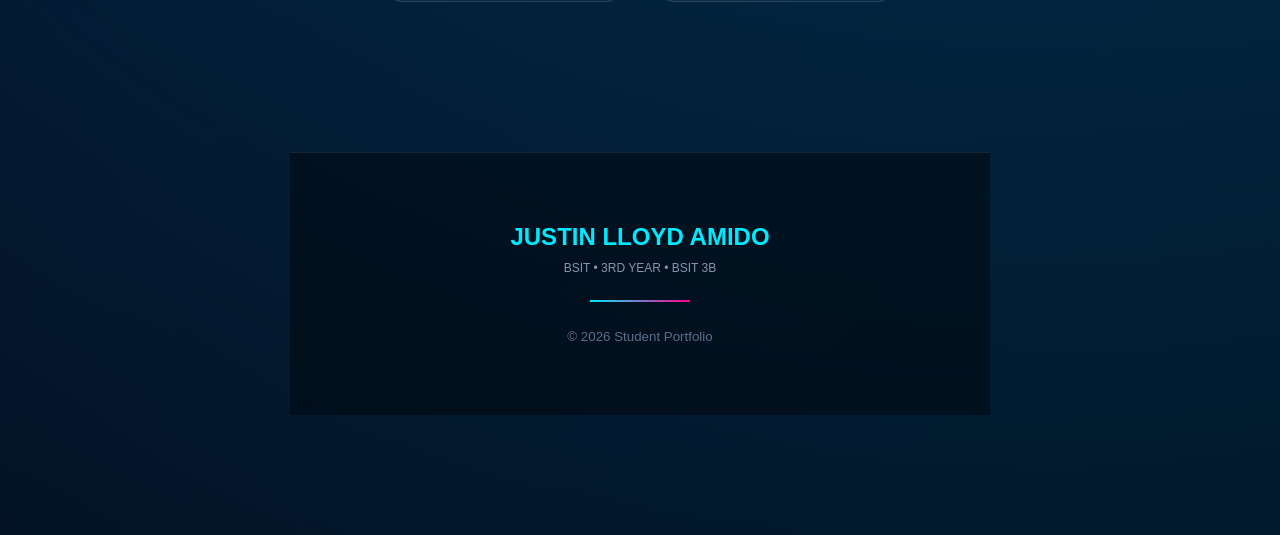
==== commit 6785118a: "Fix Long Quiz 2 code" ====
--- a/index.html
+++ b/index.html
@@ -320,7 +320,7 @@
 
                 <div class="image-container long-image">
                     <img
-                        src="QUIZ/LONG QUIZ2.jpg"
+                        src="QUIZ/LONGQUIZ2.jpg"
                         alt="Long Quiz 2"
                         onclick="showImage(this)"
                     >
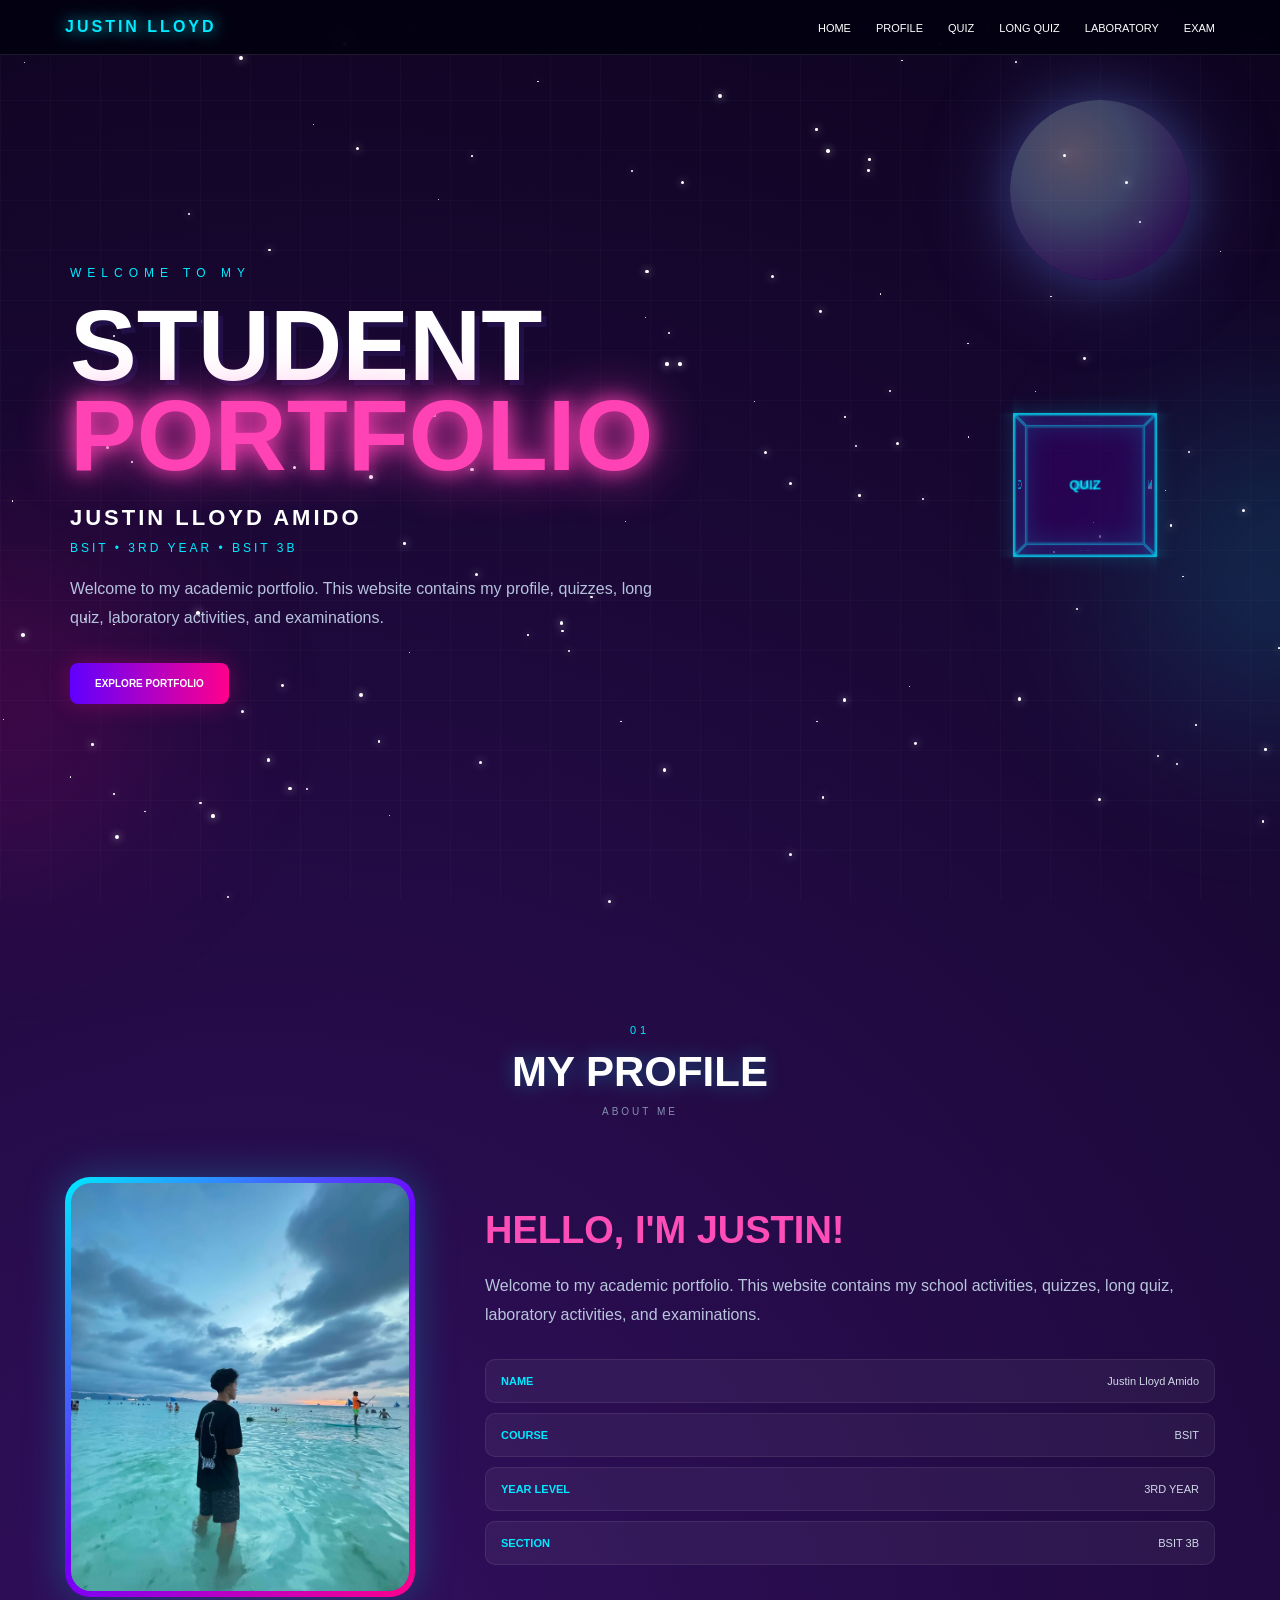
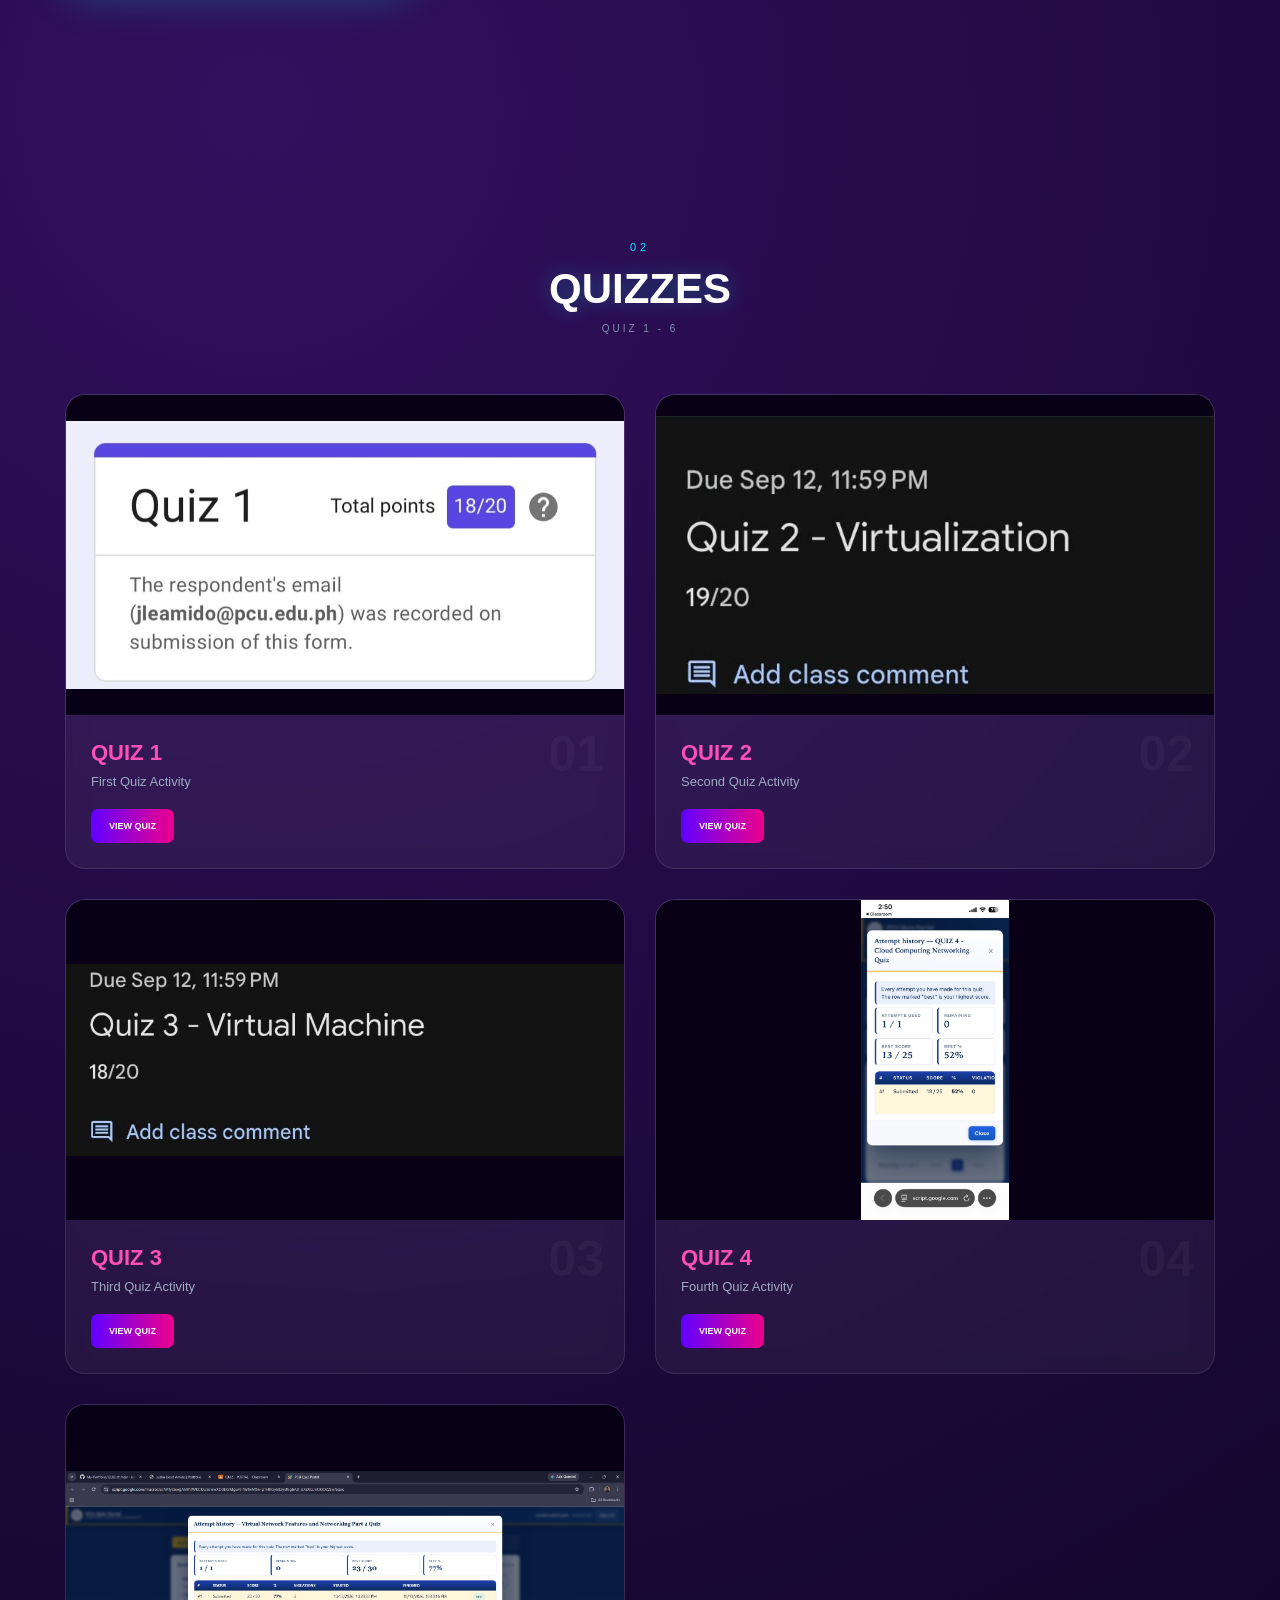
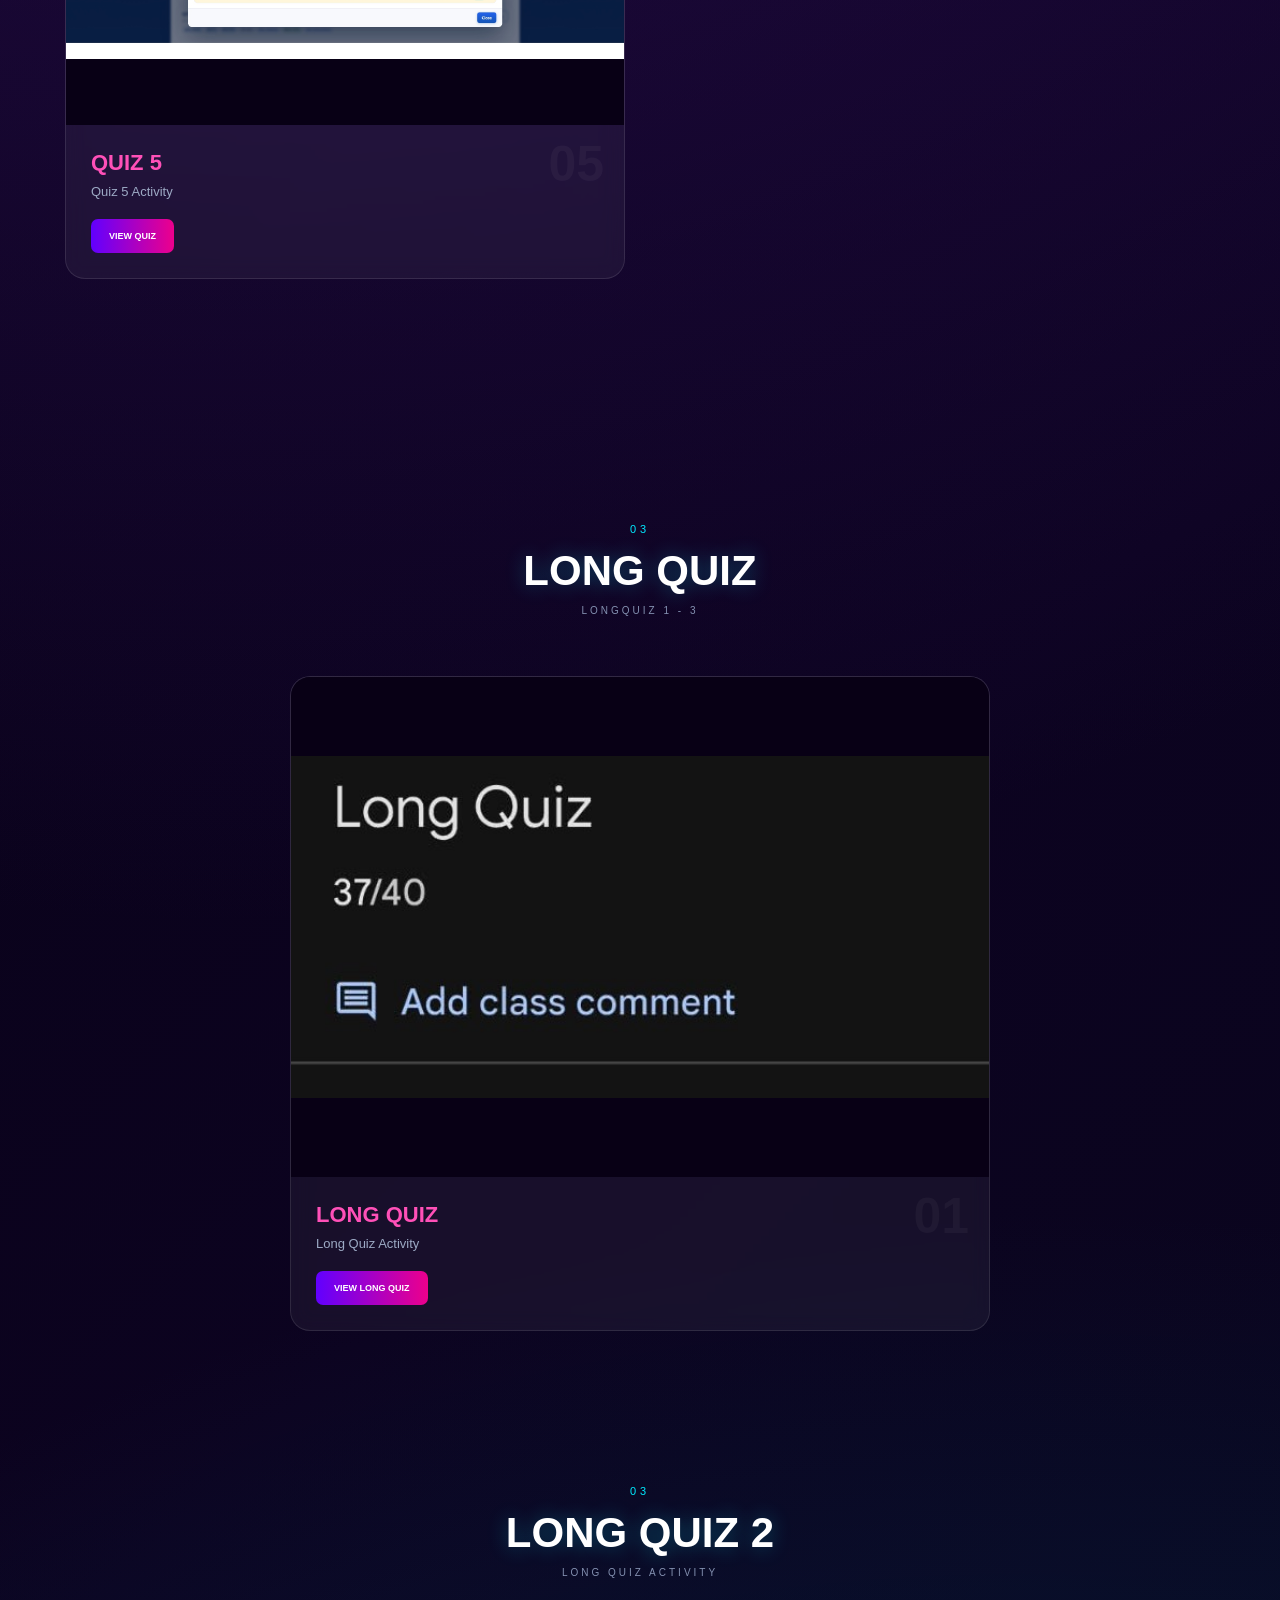
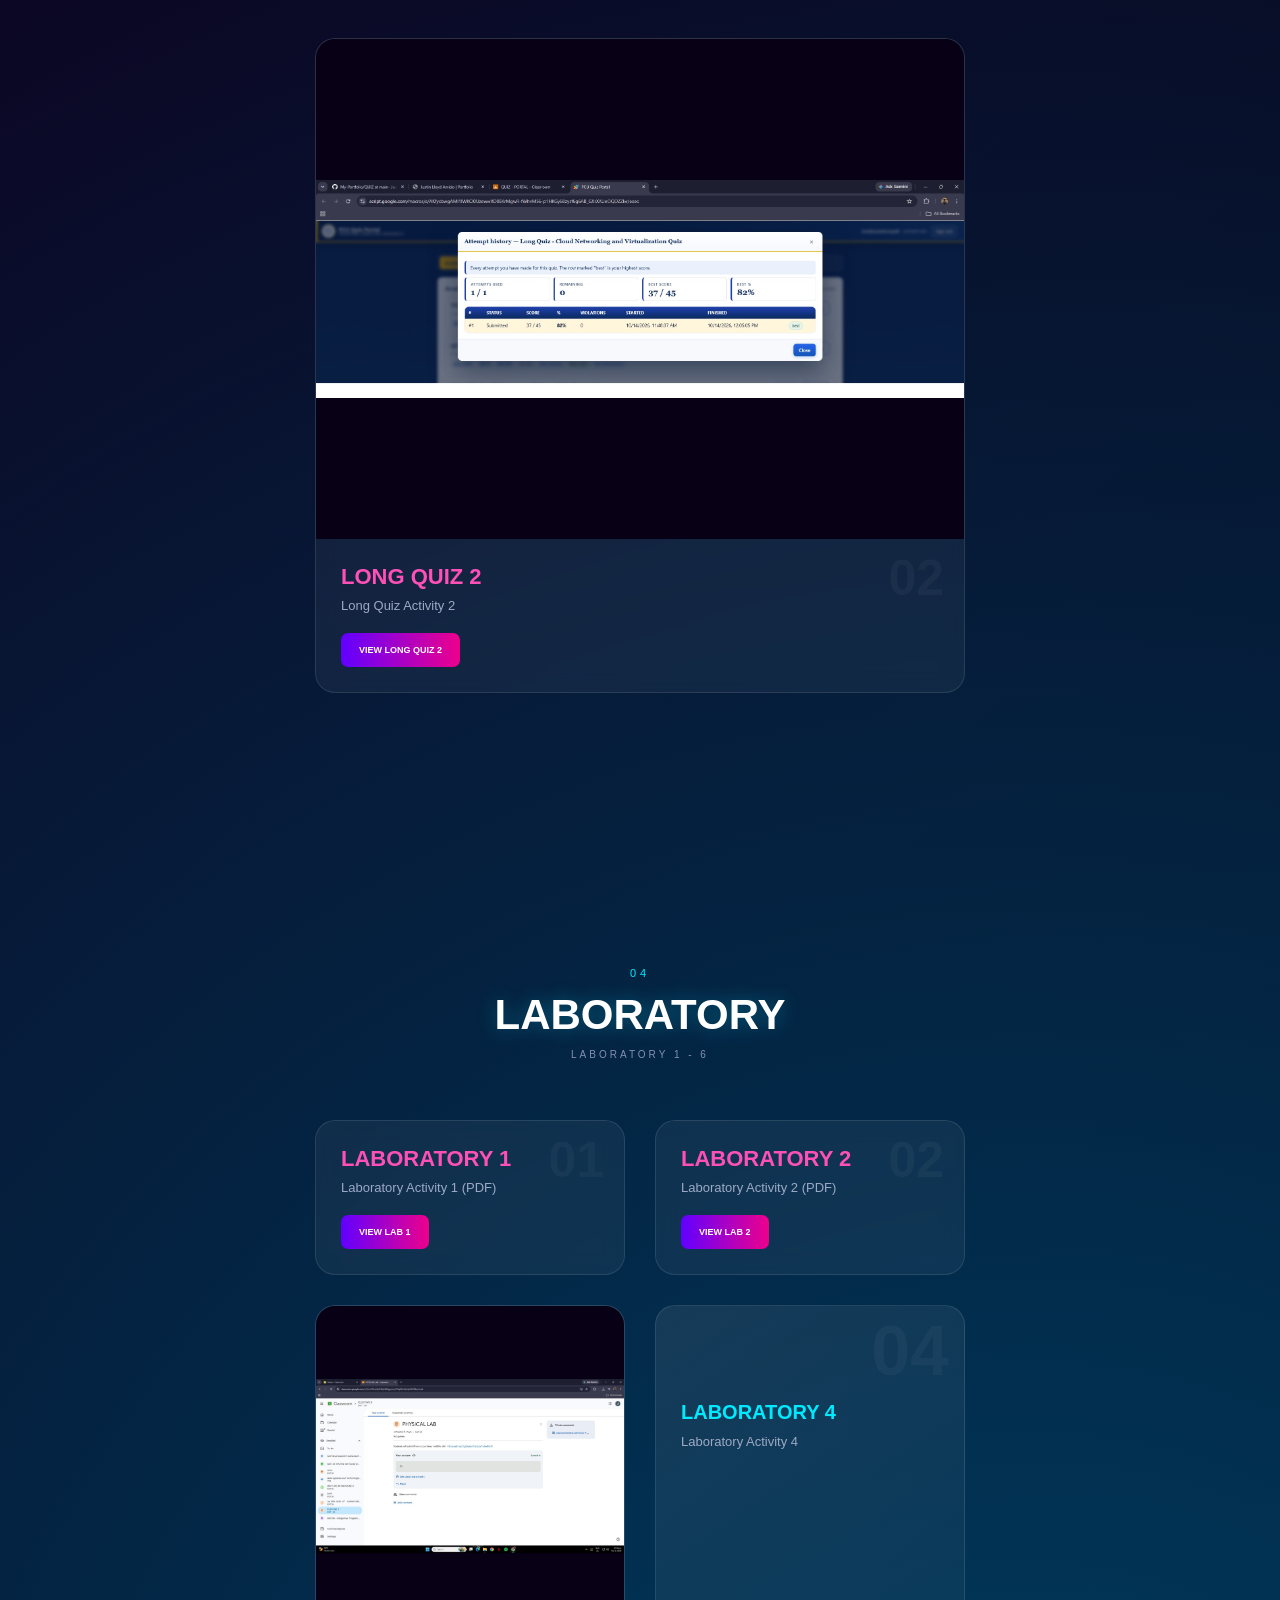
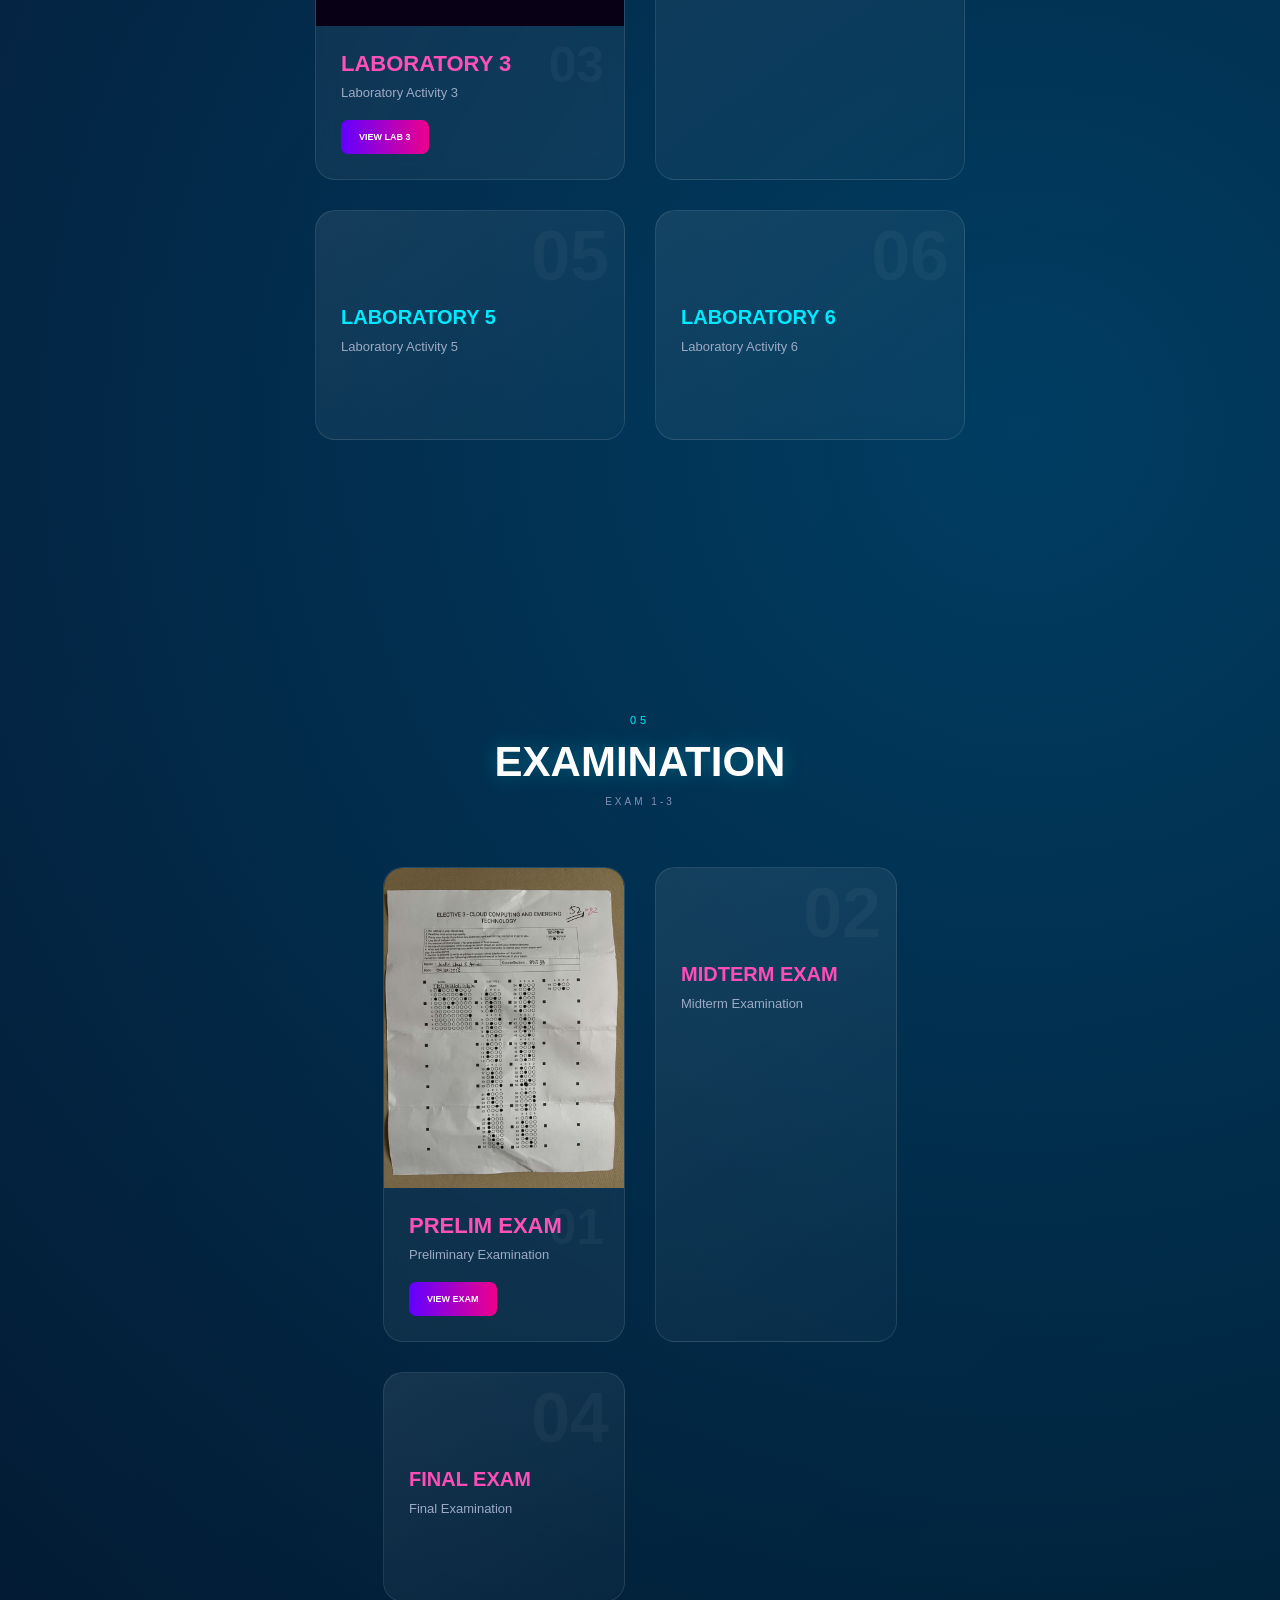
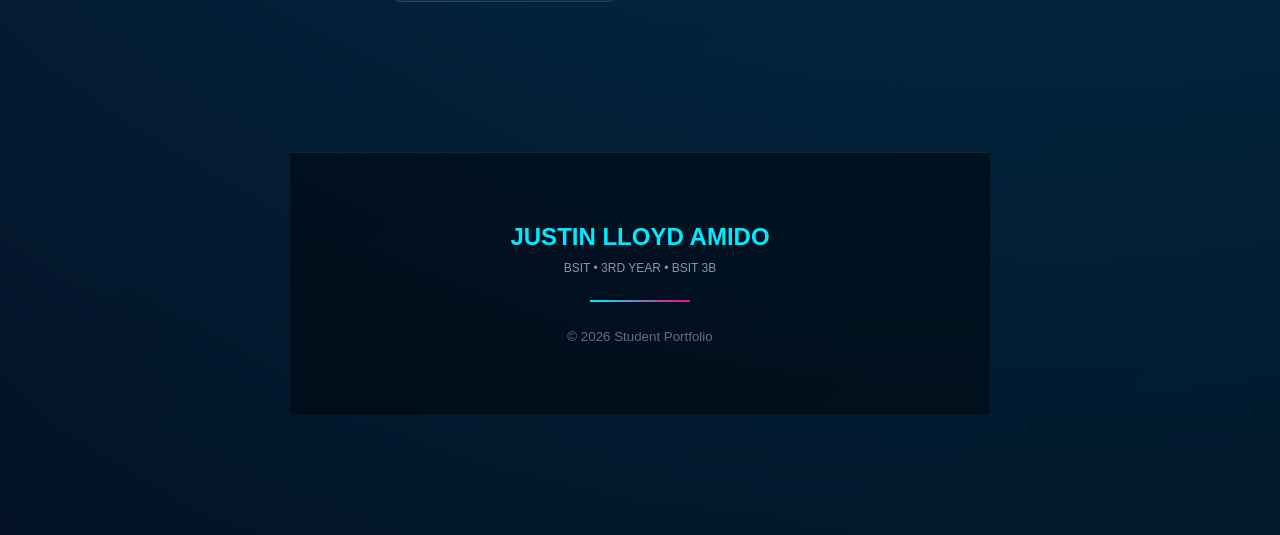
==== commit c1d492b1: "Update portfolio index" ====
--- a/index.html
+++ b/index.html
@@ -137,7 +137,7 @@
         <div class="section-title">
             <span>02</span>
             <h2>QUIZZES</h2>
-            <p>QUIZ 1 - 4</p>
+            <p>QUIZ 1 - 6 </p>
         </div>
 
         <div class="activity-grid">
@@ -276,7 +276,7 @@
         <div class="section-title">
             <span>03</span>
             <h2>LONG QUIZ</h2>
-            <p>LONG QUIZ ACTIVITY</p>
+            <p>LONGQUIZ 1 - 3 </p>
         </div>
 
         <div class="activity-grid long-grid">
@@ -446,7 +446,7 @@
         <div class="section-title">
             <span>05</span>
             <h2>EXAMINATION</h2>
-            <p>EXAM TO FINALS</p>
+            <p>EXAM 1-3</p>
         </div>
 
         <div class="activity-grid">
@@ -482,13 +482,6 @@
                 <div class="big-number">02</div>
                 <h3>MIDTERM EXAM</h3>
                 <p>Midterm Examination</p>
-            </div>
-
-            <!-- PRE-FINAL -->
-            <div class="simple-card exam">
-                <div class="big-number">03</div>
-                <h3>PRE-FINAL EXAM</h3>
-                <p>Pre-Final Examination</p>
             </div>
 
             <!-- FINAL -->
